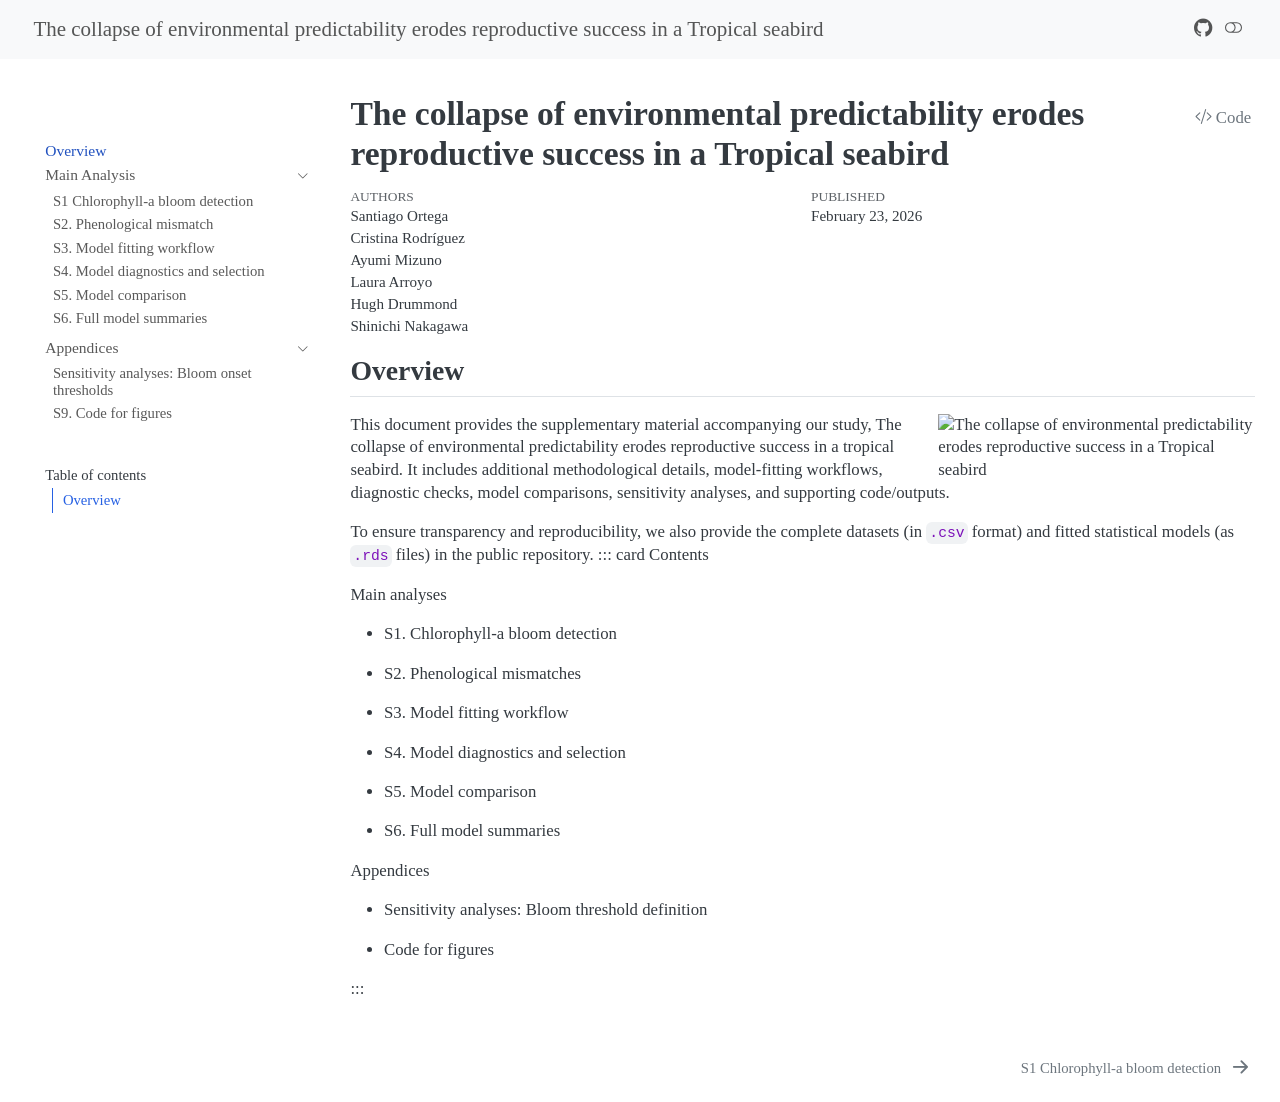
==== docs/index.html @ 08527b57 "update" ====
<!DOCTYPE html>
<html xmlns="http://www.w3.org/1999/xhtml" lang="en" xml:lang="en"><head>

<meta charset="utf-8">
<meta name="generator" content="quarto-1.8.25">

<meta name="viewport" content="width=device-width, initial-scale=1.0, user-scalable=yes">

<meta name="author" content="Santiago Ortega">
<meta name="author" content="Cristina Rodríguez">
<meta name="author" content="Ayumi Mizuno">
<meta name="author" content="Laura Arroyo">
<meta name="author" content="Hugh Drummond">
<meta name="author" content="Shinichi Nakagawa">
<meta name="dcterms.date" content="2026-02-23">

<title>The collapse of environmental predictability erodes reproductive success in a Tropical seabird</title>
<style>
code{white-space: pre-wrap;}
span.smallcaps{font-variant: small-caps;}
div.columns{display: flex; gap: min(4vw, 1.5em);}
div.column{flex: auto; overflow-x: auto;}
div.hanging-indent{margin-left: 1.5em; text-indent: -1.5em;}
ul.task-list{list-style: none;}
ul.task-list li input[type="checkbox"] {
  width: 0.8em;
  margin: 0 0.8em 0.2em -1em; /* quarto-specific, see https://github.com/quarto-dev/quarto-cli/issues/4556 */ 
  vertical-align: middle;
}
/* CSS for syntax highlighting */
html { -webkit-text-size-adjust: 100%; }
pre > code.sourceCode { white-space: pre; position: relative; }
pre > code.sourceCode > span { display: inline-block; line-height: 1.25; }
pre > code.sourceCode > span:empty { height: 1.2em; }
.sourceCode { overflow: visible; }
code.sourceCode > span { color: inherit; text-decoration: inherit; }
div.sourceCode { margin: 1em 0; }
pre.sourceCode { margin: 0; }
@media screen {
div.sourceCode { overflow: auto; }
}
@media print {
pre > code.sourceCode { white-space: pre-wrap; }
pre > code.sourceCode > span { text-indent: -5em; padding-left: 5em; }
}
pre.numberSource code
  { counter-reset: source-line 0; }
pre.numberSource code > span
  { position: relative; left: -4em; counter-increment: source-line; }
pre.numberSource code > span > a:first-child::before
  { content: counter(source-line);
    position: relative; left: -1em; text-align: right; vertical-align: baseline;
    border: none; display: inline-block;
    -webkit-touch-callout: none; -webkit-user-select: none;
    -khtml-user-select: none; -moz-user-select: none;
    -ms-user-select: none; user-select: none;
    padding: 0 4px; width: 4em;
  }
pre.numberSource { margin-left: 3em;  padding-left: 4px; }
div.sourceCode
  {   }
@media screen {
pre > code.sourceCode > span > a:first-child::before { text-decoration: underline; }
}
</style>


<script src="site_libs/quarto-nav/quarto-nav.js"></script>
<script src="site_libs/quarto-nav/headroom.min.js"></script>
<script src="site_libs/clipboard/clipboard.min.js"></script>
<script src="site_libs/quarto-search/autocomplete.umd.js"></script>
<script src="site_libs/quarto-search/fuse.min.js"></script>
<script src="site_libs/quarto-search/quarto-search.js"></script>
<meta name="quarto:offset" content="./">
<link href="./1-bloom-onset.html" rel="next">
<script src="site_libs/quarto-html/quarto.js" type="module"></script>
<script src="site_libs/quarto-html/tabsets/tabsets.js" type="module"></script>
<script src="site_libs/quarto-html/axe/axe-check.js" type="module"></script>
<script src="site_libs/quarto-html/popper.min.js"></script>
<script src="site_libs/quarto-html/tippy.umd.min.js"></script>
<script src="site_libs/quarto-html/anchor.min.js"></script>
<link href="site_libs/quarto-html/tippy.css" rel="stylesheet">
<link href="site_libs/quarto-html/quarto-syntax-highlighting-7b89279ff1a6dce999919e0e67d4d9ec.css" rel="stylesheet" class="quarto-color-scheme" id="quarto-text-highlighting-styles">
<link href="site_libs/quarto-html/quarto-syntax-highlighting-dark-707d8167ce6003fca903bfe2be84ab7f.css" rel="stylesheet" class="quarto-color-scheme quarto-color-alternate" id="quarto-text-highlighting-styles">
<link href="site_libs/quarto-html/quarto-syntax-highlighting-7b89279ff1a6dce999919e0e67d4d9ec.css" rel="stylesheet" class="quarto-color-scheme-extra" id="quarto-text-highlighting-styles">
<script src="site_libs/bootstrap/bootstrap.min.js"></script>
<link href="site_libs/bootstrap/bootstrap-icons.css" rel="stylesheet">
<link href="site_libs/bootstrap/bootstrap-039df760d8b2096a87c3e98b74ffc7b7.min.css" rel="stylesheet" append-hash="true" class="quarto-color-scheme" id="quarto-bootstrap" data-mode="light">
<link href="site_libs/bootstrap/bootstrap-dark-01ab2c8909333120ec6c01cbceee758c.min.css" rel="stylesheet" append-hash="true" class="quarto-color-scheme quarto-color-alternate" id="quarto-bootstrap" data-mode="dark">
<link href="site_libs/bootstrap/bootstrap-039df760d8b2096a87c3e98b74ffc7b7.min.css" rel="stylesheet" append-hash="true" class="quarto-color-scheme-extra" id="quarto-bootstrap" data-mode="light">
<script id="quarto-search-options" type="application/json">{
  "location": "navbar",
  "copy-button": false,
  "collapse-after": 3,
  "panel-placement": "end",
  "type": "overlay",
  "limit": 50,
  "keyboard-shortcut": [
    "f",
    "/",
    "s"
  ],
  "show-item-context": false,
  "language": {
    "search-no-results-text": "No results",
    "search-matching-documents-text": "matching documents",
    "search-copy-link-title": "Copy link to search",
    "search-hide-matches-text": "Hide additional matches",
    "search-more-match-text": "more match in this document",
    "search-more-matches-text": "more matches in this document",
    "search-clear-button-title": "Clear",
    "search-text-placeholder": "",
    "search-detached-cancel-button-title": "Cancel",
    "search-submit-button-title": "Submit",
    "search-label": "Search"
  }
}</script>
<style>html{ scroll-behavior: smooth; }</style>


<link rel="stylesheet" href="styles.css">
</head>

<body class="nav-sidebar floating nav-fixed quarto-light"><script id="quarto-html-before-body" type="application/javascript">
    const toggleBodyColorMode = (bsSheetEl) => {
      const mode = bsSheetEl.getAttribute("data-mode");
      const bodyEl = window.document.querySelector("body");
      if (mode === "dark") {
        bodyEl.classList.add("quarto-dark");
        bodyEl.classList.remove("quarto-light");
      } else {
        bodyEl.classList.add("quarto-light");
        bodyEl.classList.remove("quarto-dark");
      }
    }
    const toggleBodyColorPrimary = () => {
      const bsSheetEl = window.document.querySelector("link#quarto-bootstrap:not([rel=disabled-stylesheet])");
      if (bsSheetEl) {
        toggleBodyColorMode(bsSheetEl);
      }
    }
    const setColorSchemeToggle = (alternate) => {
      const toggles = window.document.querySelectorAll('.quarto-color-scheme-toggle');
      for (let i=0; i < toggles.length; i++) {
        const toggle = toggles[i];
        if (toggle) {
          if (alternate) {
            toggle.classList.add("alternate");
          } else {
            toggle.classList.remove("alternate");
          }
        }
      }
    };
    const toggleColorMode = (alternate) => {
      // Switch the stylesheets
      const primaryStylesheets = window.document.querySelectorAll('link.quarto-color-scheme:not(.quarto-color-alternate)');
      const alternateStylesheets = window.document.querySelectorAll('link.quarto-color-scheme.quarto-color-alternate');
      manageTransitions('#quarto-margin-sidebar .nav-link', false);
      if (alternate) {
        // note: dark is layered on light, we don't disable primary!
        enableStylesheet(alternateStylesheets);
        for (const sheetNode of alternateStylesheets) {
          if (sheetNode.id === "quarto-bootstrap") {
            toggleBodyColorMode(sheetNode);
          }
        }
      } else {
        disableStylesheet(alternateStylesheets);
        enableStylesheet(primaryStylesheets)
        toggleBodyColorPrimary();
      }
      manageTransitions('#quarto-margin-sidebar .nav-link', true);
      // Switch the toggles
      setColorSchemeToggle(alternate)
      // Hack to workaround the fact that safari doesn't
      // properly recolor the scrollbar when toggling (#1455)
      if (navigator.userAgent.indexOf('Safari') > 0 && navigator.userAgent.indexOf('Chrome') == -1) {
        manageTransitions("body", false);
        window.scrollTo(0, 1);
        setTimeout(() => {
          window.scrollTo(0, 0);
          manageTransitions("body", true);
        }, 40);
      }
    }
    const disableStylesheet = (stylesheets) => {
      for (let i=0; i < stylesheets.length; i++) {
        const stylesheet = stylesheets[i];
        stylesheet.rel = 'disabled-stylesheet';
      }
    }
    const enableStylesheet = (stylesheets) => {
      for (let i=0; i < stylesheets.length; i++) {
        const stylesheet = stylesheets[i];
        if(stylesheet.rel !== 'stylesheet') { // for Chrome, which will still FOUC without this check
          stylesheet.rel = 'stylesheet';
        }
      }
    }
    const manageTransitions = (selector, allowTransitions) => {
      const els = window.document.querySelectorAll(selector);
      for (let i=0; i < els.length; i++) {
        const el = els[i];
        if (allowTransitions) {
          el.classList.remove('notransition');
        } else {
          el.classList.add('notransition');
        }
      }
    }
    const isFileUrl = () => {
      return window.location.protocol === 'file:';
    }
    const hasAlternateSentinel = () => {
      let styleSentinel = getColorSchemeSentinel();
      if (styleSentinel !== null) {
        return styleSentinel === "alternate";
      } else {
        return false;
      }
    }
    const setStyleSentinel = (alternate) => {
      const value = alternate ? "alternate" : "default";
      if (!isFileUrl()) {
        window.localStorage.setItem("quarto-color-scheme", value);
      } else {
        localAlternateSentinel = value;
      }
    }
    const getColorSchemeSentinel = () => {
      if (!isFileUrl()) {
        const storageValue = window.localStorage.getItem("quarto-color-scheme");
        return storageValue != null ? storageValue : localAlternateSentinel;
      } else {
        return localAlternateSentinel;
      }
    }
    const toggleGiscusIfUsed = (isAlternate, darkModeDefault) => {
      const baseTheme = document.querySelector('#giscus-base-theme')?.value ?? 'light';
      const alternateTheme = document.querySelector('#giscus-alt-theme')?.value ?? 'dark';
      let newTheme = '';
      if(authorPrefersDark) {
        newTheme = isAlternate ? baseTheme : alternateTheme;
      } else {
        newTheme = isAlternate ? alternateTheme : baseTheme;
      }
      const changeGiscusTheme = () => {
        // From: https://github.com/giscus/giscus/issues/336
        const sendMessage = (message) => {
          const iframe = document.querySelector('iframe.giscus-frame');
          if (!iframe) return;
          iframe.contentWindow.postMessage({ giscus: message }, 'https://giscus.app');
        }
        sendMessage({
          setConfig: {
            theme: newTheme
          }
        });
      }
      const isGiscussLoaded = window.document.querySelector('iframe.giscus-frame') !== null;
      if (isGiscussLoaded) {
        changeGiscusTheme();
      }
    };
    const authorPrefersDark = false;
    const darkModeDefault = authorPrefersDark;
      document.querySelector('link#quarto-text-highlighting-styles.quarto-color-scheme-extra').rel = 'disabled-stylesheet';
      document.querySelector('link#quarto-bootstrap.quarto-color-scheme-extra').rel = 'disabled-stylesheet';
    let localAlternateSentinel = darkModeDefault ? 'alternate' : 'default';
    // Dark / light mode switch
    window.quartoToggleColorScheme = () => {
      // Read the current dark / light value
      let toAlternate = !hasAlternateSentinel();
      toggleColorMode(toAlternate);
      setStyleSentinel(toAlternate);
      toggleGiscusIfUsed(toAlternate, darkModeDefault);
      window.dispatchEvent(new Event('resize'));
    };
    // Switch to dark mode if need be
    if (hasAlternateSentinel()) {
      toggleColorMode(true);
    } else {
      toggleColorMode(false);
    }
  </script>

<div id="quarto-search-results"></div>
  <header id="quarto-header" class="headroom fixed-top">
    <nav class="navbar navbar-expand-lg " data-bs-theme="dark">
      <div class="navbar-container container-fluid">
      <div class="navbar-brand-container mx-auto">
    <a href="./index.html" class="navbar-brand navbar-brand-logo">
    </a>
    <a class="navbar-brand" href="./index.html">
    <span class="navbar-title">The collapse of environmental predictability erodes reproductive success in a Tropical seabird</span>
    </a>
  </div>
            <div id="quarto-search" class="" title="Search"></div>
          <button class="navbar-toggler" type="button" data-bs-toggle="collapse" data-bs-target="#navbarCollapse" aria-controls="navbarCollapse" role="menu" aria-expanded="false" aria-label="Toggle navigation" onclick="if (window.quartoToggleHeadroom) { window.quartoToggleHeadroom(); }">
  <span class="navbar-toggler-icon"></span>
</button>
          <div class="collapse navbar-collapse" id="navbarCollapse">
            <ul class="navbar-nav navbar-nav-scroll ms-auto">
  <li class="nav-item compact">
    <a class="nav-link" href="https://github.com/Santiago-0rtega/Collapse_environmental_predictability_erodes_reproductive_success"> <i class="bi bi-github" role="img">
</i> 
<span class="menu-text"></span></a>
  </li>  
</ul>
          </div> <!-- /navcollapse -->
            <div class="quarto-navbar-tools">
  <a href="" class="quarto-color-scheme-toggle quarto-navigation-tool  px-1" onclick="window.quartoToggleColorScheme(); return false;" title="Toggle dark mode"><i class="bi"></i></a>
</div>
      </div> <!-- /container-fluid -->
    </nav>
  <nav class="quarto-secondary-nav">
    <div class="container-fluid d-flex">
      <button type="button" class="quarto-btn-toggle btn" data-bs-toggle="collapse" role="button" data-bs-target=".quarto-sidebar-collapse-item" aria-controls="quarto-sidebar" aria-expanded="false" aria-label="Toggle sidebar navigation" onclick="if (window.quartoToggleHeadroom) { window.quartoToggleHeadroom(); }">
        <i class="bi bi-layout-text-sidebar-reverse"></i>
      </button>
        <nav class="quarto-page-breadcrumbs" aria-label="breadcrumb"><ol class="breadcrumb"><li class="breadcrumb-item"><a href="./index.html"><span class="chapter-title">Overview</span></a></li></ol></nav>
        <a class="flex-grow-1" role="navigation" data-bs-toggle="collapse" data-bs-target=".quarto-sidebar-collapse-item" aria-controls="quarto-sidebar" aria-expanded="false" aria-label="Toggle sidebar navigation" onclick="if (window.quartoToggleHeadroom) { window.quartoToggleHeadroom(); }">      
        </a>
      <button type="button" class="btn quarto-search-button" aria-label="Search" onclick="window.quartoOpenSearch();">
        <i class="bi bi-search"></i>
      </button>
    </div>
  </nav>
</header>
<!-- content -->
<div id="quarto-content" class="quarto-container page-columns page-rows-contents page-layout-full page-navbar">
<!-- sidebar -->
  <nav id="quarto-sidebar" class="sidebar collapse collapse-horizontal quarto-sidebar-collapse-item sidebar-navigation floating overflow-auto">
    <div class="pt-lg-2 mt-2 text-left sidebar-header sidebar-header-stacked">
      <a href="./index.html" class="sidebar-logo-link">
      </a>
      </div>
        <div class="mt-2 flex-shrink-0 align-items-center">
        <div class="sidebar-search">
        <div id="quarto-search" class="" title="Search"></div>
        </div>
        </div>
    <div class="sidebar-menu-container"> 
    <ul class="list-unstyled mt-1">
        <li class="sidebar-item">
  <div class="sidebar-item-container"> 
  <a href="./index.html" class="sidebar-item-text sidebar-link active"><span class="chapter-title">Overview</span></a>
  </div>
</li>
        <li class="sidebar-item sidebar-item-section">
      <div class="sidebar-item-container"> 
            <a class="sidebar-item-text sidebar-link text-start" data-bs-toggle="collapse" data-bs-target="#quarto-sidebar-section-1" role="navigation" aria-expanded="true">
 <span class="menu-text">Main Analysis</span></a>
          <a class="sidebar-item-toggle text-start" data-bs-toggle="collapse" data-bs-target="#quarto-sidebar-section-1" role="navigation" aria-expanded="true" aria-label="Toggle section">
            <i class="bi bi-chevron-right ms-2"></i>
          </a> 
      </div>
      <ul id="quarto-sidebar-section-1" class="collapse list-unstyled sidebar-section depth1 show">  
          <li class="sidebar-item">
  <div class="sidebar-item-container"> 
  <a href="./1-bloom-onset.html" class="sidebar-item-text sidebar-link"><span class="chapter-title">S1 Chlorophyll-a bloom detection</span></a>
  </div>
</li>
          <li class="sidebar-item">
  <div class="sidebar-item-container"> 
  <a href="./2-phenological-mismatches.html" class="sidebar-item-text sidebar-link"><span class="chapter-title">S2. Phenological mismatch</span></a>
  </div>
</li>
          <li class="sidebar-item">
  <div class="sidebar-item-container"> 
  <a href="./3-model-fitting.html" class="sidebar-item-text sidebar-link"><span class="chapter-title">S3. Model fitting workflow</span></a>
  </div>
</li>
          <li class="sidebar-item">
  <div class="sidebar-item-container"> 
  <a href="./4-diagnostics.html" class="sidebar-item-text sidebar-link"><span class="chapter-title">S4. Model diagnostics and selection</span></a>
  </div>
</li>
          <li class="sidebar-item">
  <div class="sidebar-item-container"> 
  <a href="./5-Model_comparison.html" class="sidebar-item-text sidebar-link"><span class="chapter-title">S5. Model comparison</span></a>
  </div>
</li>
          <li class="sidebar-item">
  <div class="sidebar-item-container"> 
  <a href="./6-full_summaries.html" class="sidebar-item-text sidebar-link"><span class="chapter-title">S6. Full model summaries</span></a>
  </div>
</li>
      </ul>
  </li>
        <li class="sidebar-item sidebar-item-section">
      <div class="sidebar-item-container"> 
            <a class="sidebar-item-text sidebar-link text-start" data-bs-toggle="collapse" data-bs-target="#quarto-sidebar-section-2" role="navigation" aria-expanded="true">
 <span class="menu-text">Appendices</span></a>
          <a class="sidebar-item-toggle text-start" data-bs-toggle="collapse" data-bs-target="#quarto-sidebar-section-2" role="navigation" aria-expanded="true" aria-label="Toggle section">
            <i class="bi bi-chevron-right ms-2"></i>
          </a> 
      </div>
      <ul id="quarto-sidebar-section-2" class="collapse list-unstyled sidebar-section depth1 show">  
          <li class="sidebar-item">
  <div class="sidebar-item-container"> 
  <a href="./sensitivity_blooms.html" class="sidebar-item-text sidebar-link"><span class="chapter-title">Sensitivity analyses: Bloom onset thresholds</span></a>
  </div>
</li>
          <li class="sidebar-item">
  <div class="sidebar-item-container"> 
  <a href="./code_figures.html" class="sidebar-item-text sidebar-link"><span class="chapter-title">S9. Code for figures</span></a>
  </div>
</li>
      </ul>
  </li>
    </ul>
    </div>
    <nav id="TOC" role="doc-toc" class="toc-active">
    <h2 id="toc-title">Table of contents</h2>
   
  <ul>
  <li><a href="#overview" id="toc-overview" class="nav-link active" data-scroll-target="#overview">Overview</a></li>
  </ul>
</nav>
</nav>
<div id="quarto-sidebar-glass" class="quarto-sidebar-collapse-item" data-bs-toggle="collapse" data-bs-target=".quarto-sidebar-collapse-item"></div>
<!-- margin-sidebar -->
    <div id="quarto-margin-sidebar" class="sidebar margin-sidebar zindex-bottom">
    </div>
<!-- main -->
<main class="content column-page-right" id="quarto-document-content">


<header id="title-block-header" class="quarto-title-block default">
<div class="quarto-title">
<div class="quarto-title-block"><div><h1 class="title">The collapse of environmental predictability erodes reproductive success in a Tropical seabird</h1><button type="button" class="btn code-tools-button" id="quarto-code-tools-source"><i class="bi"></i> Code</button></div></div>
</div>



<div class="quarto-title-meta column-page-right">

    <div>
    <div class="quarto-title-meta-heading">Authors</div>
    <div class="quarto-title-meta-contents">
             <p>Santiago Ortega </p>
             <p>Cristina Rodríguez </p>
             <p>Ayumi Mizuno </p>
             <p>Laura Arroyo </p>
             <p>Hugh Drummond </p>
             <p>Shinichi Nakagawa </p>
          </div>
  </div>
    
    <div>
    <div class="quarto-title-meta-heading">Published</div>
    <div class="quarto-title-meta-contents">
      <p class="date">February 23, 2026</p>
    </div>
  </div>
  
    
  </div>
  


</header>



<section id="overview" class="level2">
<h2 class="anchored" data-anchor-id="overview">Overview</h2><p><img src="Sula.JPG" title="The collapse of environmental predictability erodes reproductive success in a Tropical seabird" class="quarto-cover-image nolightbox img-fluid"></p>
<p>This document provides the supplementary material accompanying our study, The collapse of environmental predictability erodes reproductive success in a tropical seabird. It includes additional methodological details, model-fitting workflows, diagnostic checks, model comparisons, sensitivity analyses, and supporting code/outputs.</p>
<p>To ensure transparency and reproducibility, we also provide the complete datasets (in <code>.csv</code> format) and fitted statistical models (as <code>.rds</code> files) in the public repository. ::: card Contents</p>
<p>Main analyses</p>
<ul>
<li><p>S1. Chlorophyll-a bloom detection</p></li>
<li><p>S2. Phenological mismatches</p></li>
<li><p>S3. Model fitting workflow</p></li>
<li><p>S4. Model diagnostics and selection</p></li>
<li><p>S5. Model comparison</p></li>
<li><p>S6. Full model summaries</p></li>
</ul>
<p>Appendices</p>
<ul>
<li><p>Sensitivity analyses: Bloom threshold definition</p></li>
<li><p>Code for figures</p></li>
</ul>
<p>:::</p>


<!-- -->

</section>

</main> <!-- /main -->
<script id="quarto-html-after-body" type="application/javascript">
  window.document.addEventListener("DOMContentLoaded", function (event) {
    // Ensure there is a toggle, if there isn't float one in the top right
    if (window.document.querySelector('.quarto-color-scheme-toggle') === null) {
      const a = window.document.createElement('a');
      a.classList.add('top-right');
      a.classList.add('quarto-color-scheme-toggle');
      a.href = "";
      a.onclick = function() { try { window.quartoToggleColorScheme(); } catch {} return false; };
      const i = window.document.createElement("i");
      i.classList.add('bi');
      a.appendChild(i);
      window.document.body.appendChild(a);
    }
    setColorSchemeToggle(hasAlternateSentinel())
    const icon = "";
    const anchorJS = new window.AnchorJS();
    anchorJS.options = {
      placement: 'right',
      icon: icon
    };
    anchorJS.add('.anchored');
    const isCodeAnnotation = (el) => {
      for (const clz of el.classList) {
        if (clz.startsWith('code-annotation-')) {                     
          return true;
        }
      }
      return false;
    }
    const onCopySuccess = function(e) {
      // button target
      const button = e.trigger;
      // don't keep focus
      button.blur();
      // flash "checked"
      button.classList.add('code-copy-button-checked');
      var currentTitle = button.getAttribute("title");
      button.setAttribute("title", "Copied!");
      let tooltip;
      if (window.bootstrap) {
        button.setAttribute("data-bs-toggle", "tooltip");
        button.setAttribute("data-bs-placement", "left");
        button.setAttribute("data-bs-title", "Copied!");
        tooltip = new bootstrap.Tooltip(button, 
          { trigger: "manual", 
            customClass: "code-copy-button-tooltip",
            offset: [0, -8]});
        tooltip.show();    
      }
      setTimeout(function() {
        if (tooltip) {
          tooltip.hide();
          button.removeAttribute("data-bs-title");
          button.removeAttribute("data-bs-toggle");
          button.removeAttribute("data-bs-placement");
        }
        button.setAttribute("title", currentTitle);
        button.classList.remove('code-copy-button-checked');
      }, 1000);
      // clear code selection
      e.clearSelection();
    }
    const getTextToCopy = function(trigger) {
      const outerScaffold = trigger.parentElement.cloneNode(true);
      const codeEl = outerScaffold.querySelector('code');
      for (const childEl of codeEl.children) {
        if (isCodeAnnotation(childEl)) {
          childEl.remove();
        }
      }
      return codeEl.innerText;
    }
    const clipboard = new window.ClipboardJS('.code-copy-button:not([data-in-quarto-modal])', {
      text: getTextToCopy
    });
    clipboard.on('success', onCopySuccess);
    if (window.document.getElementById('quarto-embedded-source-code-modal')) {
      const clipboardModal = new window.ClipboardJS('.code-copy-button[data-in-quarto-modal]', {
        text: getTextToCopy,
        container: window.document.getElementById('quarto-embedded-source-code-modal')
      });
      clipboardModal.on('success', onCopySuccess);
    }
    const viewSource = window.document.getElementById('quarto-view-source') ||
                       window.document.getElementById('quarto-code-tools-source');
    if (viewSource) {
      const sourceUrl = viewSource.getAttribute("data-quarto-source-url");
      viewSource.addEventListener("click", function(e) {
        if (sourceUrl) {
          // rstudio viewer pane
          if (/\bcapabilities=\b/.test(window.location)) {
            window.open(sourceUrl);
          } else {
            window.location.href = sourceUrl;
          }
        } else {
          const modal = new bootstrap.Modal(document.getElementById('quarto-embedded-source-code-modal'));
          modal.show();
        }
        return false;
      });
    }
    function toggleCodeHandler(show) {
      return function(e) {
        const detailsSrc = window.document.querySelectorAll(".cell > details > .sourceCode");
        for (let i=0; i<detailsSrc.length; i++) {
          const details = detailsSrc[i].parentElement;
          if (show) {
            details.open = true;
          } else {
            details.removeAttribute("open");
          }
        }
        const cellCodeDivs = window.document.querySelectorAll(".cell > .sourceCode");
        const fromCls = show ? "hidden" : "unhidden";
        const toCls = show ? "unhidden" : "hidden";
        for (let i=0; i<cellCodeDivs.length; i++) {
          const codeDiv = cellCodeDivs[i];
          if (codeDiv.classList.contains(fromCls)) {
            codeDiv.classList.remove(fromCls);
            codeDiv.classList.add(toCls);
          } 
        }
        return false;
      }
    }
    const hideAllCode = window.document.getElementById("quarto-hide-all-code");
    if (hideAllCode) {
      hideAllCode.addEventListener("click", toggleCodeHandler(false));
    }
    const showAllCode = window.document.getElementById("quarto-show-all-code");
    if (showAllCode) {
      showAllCode.addEventListener("click", toggleCodeHandler(true));
    }
      var localhostRegex = new RegExp(/^(?:http|https):\/\/localhost\:?[0-9]*\//);
      var mailtoRegex = new RegExp(/^mailto:/);
        var filterRegex = new RegExp('/' + window.location.host + '/');
      var isInternal = (href) => {
          return filterRegex.test(href) || localhostRegex.test(href) || mailtoRegex.test(href);
      }
      // Inspect non-navigation links and adorn them if external
     var links = window.document.querySelectorAll('a[href]:not(.nav-link):not(.navbar-brand):not(.toc-action):not(.sidebar-link):not(.sidebar-item-toggle):not(.pagination-link):not(.no-external):not([aria-hidden]):not(.dropdown-item):not(.quarto-navigation-tool):not(.about-link)');
      for (var i=0; i<links.length; i++) {
        const link = links[i];
        if (!isInternal(link.href)) {
          // undo the damage that might have been done by quarto-nav.js in the case of
          // links that we want to consider external
          if (link.dataset.originalHref !== undefined) {
            link.href = link.dataset.originalHref;
          }
            // target, if specified
            link.setAttribute("target", "_blank");
            if (link.getAttribute("rel") === null) {
              link.setAttribute("rel", "noopener");
            }
        }
      }
    function tippyHover(el, contentFn, onTriggerFn, onUntriggerFn) {
      const config = {
        allowHTML: true,
        maxWidth: 500,
        delay: 100,
        arrow: false,
        appendTo: function(el) {
            return el.parentElement;
        },
        interactive: true,
        interactiveBorder: 10,
        theme: 'quarto',
        placement: 'bottom-start',
      };
      if (contentFn) {
        config.content = contentFn;
      }
      if (onTriggerFn) {
        config.onTrigger = onTriggerFn;
      }
      if (onUntriggerFn) {
        config.onUntrigger = onUntriggerFn;
      }
      window.tippy(el, config); 
    }
    const noterefs = window.document.querySelectorAll('a[role="doc-noteref"]');
    for (var i=0; i<noterefs.length; i++) {
      const ref = noterefs[i];
      tippyHover(ref, function() {
        // use id or data attribute instead here
        let href = ref.getAttribute('data-footnote-href') || ref.getAttribute('href');
        try { href = new URL(href).hash; } catch {}
        const id = href.replace(/^#\/?/, "");
        const note = window.document.getElementById(id);
        if (note) {
          return note.innerHTML;
        } else {
          return "";
        }
      });
    }
    const xrefs = window.document.querySelectorAll('a.quarto-xref');
    const processXRef = (id, note) => {
      // Strip column container classes
      const stripColumnClz = (el) => {
        el.classList.remove("page-full", "page-columns");
        if (el.children) {
          for (const child of el.children) {
            stripColumnClz(child);
          }
        }
      }
      stripColumnClz(note)
      if (id === null || id.startsWith('sec-')) {
        // Special case sections, only their first couple elements
        const container = document.createElement("div");
        if (note.children && note.children.length > 2) {
          container.appendChild(note.children[0].cloneNode(true));
          for (let i = 1; i < note.children.length; i++) {
            const child = note.children[i];
            if (child.tagName === "P" && child.innerText === "") {
              continue;
            } else {
              container.appendChild(child.cloneNode(true));
              break;
            }
          }
          if (window.Quarto?.typesetMath) {
            window.Quarto.typesetMath(container);
          }
          return container.innerHTML
        } else {
          if (window.Quarto?.typesetMath) {
            window.Quarto.typesetMath(note);
          }
          return note.innerHTML;
        }
      } else {
        // Remove any anchor links if they are present
        const anchorLink = note.querySelector('a.anchorjs-link');
        if (anchorLink) {
          anchorLink.remove();
        }
        if (window.Quarto?.typesetMath) {
          window.Quarto.typesetMath(note);
        }
        if (note.classList.contains("callout")) {
          return note.outerHTML;
        } else {
          return note.innerHTML;
        }
      }
    }
    for (var i=0; i<xrefs.length; i++) {
      const xref = xrefs[i];
      tippyHover(xref, undefined, function(instance) {
        instance.disable();
        let url = xref.getAttribute('href');
        let hash = undefined; 
        if (url.startsWith('#')) {
          hash = url;
        } else {
          try { hash = new URL(url).hash; } catch {}
        }
        if (hash) {
          const id = hash.replace(/^#\/?/, "");
          const note = window.document.getElementById(id);
          if (note !== null) {
            try {
              const html = processXRef(id, note.cloneNode(true));
              instance.setContent(html);
            } finally {
              instance.enable();
              instance.show();
            }
          } else {
            // See if we can fetch this
            fetch(url.split('#')[0])
            .then(res => res.text())
            .then(html => {
              const parser = new DOMParser();
              const htmlDoc = parser.parseFromString(html, "text/html");
              const note = htmlDoc.getElementById(id);
              if (note !== null) {
                const html = processXRef(id, note);
                instance.setContent(html);
              } 
            }).finally(() => {
              instance.enable();
              instance.show();
            });
          }
        } else {
          // See if we can fetch a full url (with no hash to target)
          // This is a special case and we should probably do some content thinning / targeting
          fetch(url)
          .then(res => res.text())
          .then(html => {
            const parser = new DOMParser();
            const htmlDoc = parser.parseFromString(html, "text/html");
            const note = htmlDoc.querySelector('main.content');
            if (note !== null) {
              // This should only happen for chapter cross references
              // (since there is no id in the URL)
              // remove the first header
              if (note.children.length > 0 && note.children[0].tagName === "HEADER") {
                note.children[0].remove();
              }
              const html = processXRef(null, note);
              instance.setContent(html);
            } 
          }).finally(() => {
            instance.enable();
            instance.show();
          });
        }
      }, function(instance) {
      });
    }
        let selectedAnnoteEl;
        const selectorForAnnotation = ( cell, annotation) => {
          let cellAttr = 'data-code-cell="' + cell + '"';
          let lineAttr = 'data-code-annotation="' +  annotation + '"';
          const selector = 'span[' + cellAttr + '][' + lineAttr + ']';
          return selector;
        }
        const selectCodeLines = (annoteEl) => {
          const doc = window.document;
          const targetCell = annoteEl.getAttribute("data-target-cell");
          const targetAnnotation = annoteEl.getAttribute("data-target-annotation");
          const annoteSpan = window.document.querySelector(selectorForAnnotation(targetCell, targetAnnotation));
          const lines = annoteSpan.getAttribute("data-code-lines").split(",");
          const lineIds = lines.map((line) => {
            return targetCell + "-" + line;
          })
          let top = null;
          let height = null;
          let parent = null;
          if (lineIds.length > 0) {
              //compute the position of the single el (top and bottom and make a div)
              const el = window.document.getElementById(lineIds[0]);
              top = el.offsetTop;
              height = el.offsetHeight;
              parent = el.parentElement.parentElement;
            if (lineIds.length > 1) {
              const lastEl = window.document.getElementById(lineIds[lineIds.length - 1]);
              const bottom = lastEl.offsetTop + lastEl.offsetHeight;
              height = bottom - top;
            }
            if (top !== null && height !== null && parent !== null) {
              // cook up a div (if necessary) and position it 
              let div = window.document.getElementById("code-annotation-line-highlight");
              if (div === null) {
                div = window.document.createElement("div");
                div.setAttribute("id", "code-annotation-line-highlight");
                div.style.position = 'absolute';
                parent.appendChild(div);
              }
              div.style.top = top - 2 + "px";
              div.style.height = height + 4 + "px";
              div.style.left = 0;
              let gutterDiv = window.document.getElementById("code-annotation-line-highlight-gutter");
              if (gutterDiv === null) {
                gutterDiv = window.document.createElement("div");
                gutterDiv.setAttribute("id", "code-annotation-line-highlight-gutter");
                gutterDiv.style.position = 'absolute';
                const codeCell = window.document.getElementById(targetCell);
                const gutter = codeCell.querySelector('.code-annotation-gutter');
                gutter.appendChild(gutterDiv);
              }
              gutterDiv.style.top = top - 2 + "px";
              gutterDiv.style.height = height + 4 + "px";
            }
            selectedAnnoteEl = annoteEl;
          }
        };
        const unselectCodeLines = () => {
          const elementsIds = ["code-annotation-line-highlight", "code-annotation-line-highlight-gutter"];
          elementsIds.forEach((elId) => {
            const div = window.document.getElementById(elId);
            if (div) {
              div.remove();
            }
          });
          selectedAnnoteEl = undefined;
        };
          // Handle positioning of the toggle
      window.addEventListener(
        "resize",
        throttle(() => {
          elRect = undefined;
          if (selectedAnnoteEl) {
            selectCodeLines(selectedAnnoteEl);
          }
        }, 10)
      );
      function throttle(fn, ms) {
      let throttle = false;
      let timer;
        return (...args) => {
          if(!throttle) { // first call gets through
              fn.apply(this, args);
              throttle = true;
          } else { // all the others get throttled
              if(timer) clearTimeout(timer); // cancel #2
              timer = setTimeout(() => {
                fn.apply(this, args);
                timer = throttle = false;
              }, ms);
          }
        };
      }
        // Attach click handler to the DT
        const annoteDls = window.document.querySelectorAll('dt[data-target-cell]');
        for (const annoteDlNode of annoteDls) {
          annoteDlNode.addEventListener('click', (event) => {
            const clickedEl = event.target;
            if (clickedEl !== selectedAnnoteEl) {
              unselectCodeLines();
              const activeEl = window.document.querySelector('dt[data-target-cell].code-annotation-active');
              if (activeEl) {
                activeEl.classList.remove('code-annotation-active');
              }
              selectCodeLines(clickedEl);
              clickedEl.classList.add('code-annotation-active');
            } else {
              // Unselect the line
              unselectCodeLines();
              clickedEl.classList.remove('code-annotation-active');
            }
          });
        }
    const findCites = (el) => {
      const parentEl = el.parentElement;
      if (parentEl) {
        const cites = parentEl.dataset.cites;
        if (cites) {
          return {
            el,
            cites: cites.split(' ')
          };
        } else {
          return findCites(el.parentElement)
        }
      } else {
        return undefined;
      }
    };
    var bibliorefs = window.document.querySelectorAll('a[role="doc-biblioref"]');
    for (var i=0; i<bibliorefs.length; i++) {
      const ref = bibliorefs[i];
      const citeInfo = findCites(ref);
      if (citeInfo) {
        tippyHover(citeInfo.el, function() {
          var popup = window.document.createElement('div');
          citeInfo.cites.forEach(function(cite) {
            var citeDiv = window.document.createElement('div');
            citeDiv.classList.add('hanging-indent');
            citeDiv.classList.add('csl-entry');
            var biblioDiv = window.document.getElementById('ref-' + cite);
            if (biblioDiv) {
              citeDiv.innerHTML = biblioDiv.innerHTML;
            }
            popup.appendChild(citeDiv);
          });
          return popup.innerHTML;
        });
      }
    }
  });
  </script>
<nav class="page-navigation column-page-right">
  <div class="nav-page nav-page-previous">
  </div>
  <div class="nav-page nav-page-next">
      <a href="./1-bloom-onset.html" class="pagination-link" aria-label="S1 Chlorophyll-a bloom detection">
        <span class="nav-page-text"><span class="chapter-title">S1 Chlorophyll-a bloom detection</span></span> <i class="bi bi-arrow-right-short"></i>
      </a>
  </div>
</nav><div class="modal fade" id="quarto-embedded-source-code-modal" tabindex="-1" aria-labelledby="quarto-embedded-source-code-modal-label" aria-hidden="true"><div class="modal-dialog modal-dialog-scrollable"><div class="modal-content"><div class="modal-header"><h5 class="modal-title" id="quarto-embedded-source-code-modal-label">Source Code</h5><button class="btn-close" data-bs-dismiss="modal"></button></div><div class="modal-body"><div class="">
<div class="code-copy-outer-scaffold"><div class="sourceCode" id="cb1" data-shortcodes="false"><pre class="sourceCode markdown code-with-copy"><code class="sourceCode markdown"><span id="cb1-1"><a href="#cb1-1" aria-hidden="true" tabindex="-1"></a><span class="fu">## Overview</span></span>
<span id="cb1-2"><a href="#cb1-2" aria-hidden="true" tabindex="-1"></a></span>
<span id="cb1-3"><a href="#cb1-3" aria-hidden="true" tabindex="-1"></a>This document provides the supplementary material accompanying our study, The collapse of environmental predictability erodes reproductive success in a tropical seabird. It includes additional methodological details, model-fitting workflows, diagnostic checks, model comparisons, sensitivity analyses, and supporting code/outputs.</span>
<span id="cb1-4"><a href="#cb1-4" aria-hidden="true" tabindex="-1"></a></span>
<span id="cb1-5"><a href="#cb1-5" aria-hidden="true" tabindex="-1"></a>To ensure transparency and reproducibility, we also provide the complete datasets (in <span class="in">`.csv`</span> format) and fitted statistical models (as <span class="in">`.rds`</span> files) in the public repository.</span>
<span id="cb1-6"><a href="#cb1-6" aria-hidden="true" tabindex="-1"></a>::: card</span>
<span id="cb1-7"><a href="#cb1-7" aria-hidden="true" tabindex="-1"></a>Contents</span>
<span id="cb1-8"><a href="#cb1-8" aria-hidden="true" tabindex="-1"></a></span>
<span id="cb1-9"><a href="#cb1-9" aria-hidden="true" tabindex="-1"></a>Main analyses</span>
<span id="cb1-10"><a href="#cb1-10" aria-hidden="true" tabindex="-1"></a></span>
<span id="cb1-11"><a href="#cb1-11" aria-hidden="true" tabindex="-1"></a><span class="ss">- </span>S1. Chlorophyll-a bloom detection</span>
<span id="cb1-12"><a href="#cb1-12" aria-hidden="true" tabindex="-1"></a></span>
<span id="cb1-13"><a href="#cb1-13" aria-hidden="true" tabindex="-1"></a><span class="ss">- </span>S2. Phenological mismatches</span>
<span id="cb1-14"><a href="#cb1-14" aria-hidden="true" tabindex="-1"></a></span>
<span id="cb1-15"><a href="#cb1-15" aria-hidden="true" tabindex="-1"></a><span class="ss">- </span>S3. Model fitting workflow</span>
<span id="cb1-16"><a href="#cb1-16" aria-hidden="true" tabindex="-1"></a></span>
<span id="cb1-17"><a href="#cb1-17" aria-hidden="true" tabindex="-1"></a><span class="ss">- </span>S4. Model diagnostics and selection</span>
<span id="cb1-18"><a href="#cb1-18" aria-hidden="true" tabindex="-1"></a></span>
<span id="cb1-19"><a href="#cb1-19" aria-hidden="true" tabindex="-1"></a><span class="ss">- </span>S5. Model comparison</span>
<span id="cb1-20"><a href="#cb1-20" aria-hidden="true" tabindex="-1"></a></span>
<span id="cb1-21"><a href="#cb1-21" aria-hidden="true" tabindex="-1"></a><span class="ss">- </span>S6. Full model summaries</span>
<span id="cb1-22"><a href="#cb1-22" aria-hidden="true" tabindex="-1"></a></span>
<span id="cb1-23"><a href="#cb1-23" aria-hidden="true" tabindex="-1"></a>Appendices</span>
<span id="cb1-24"><a href="#cb1-24" aria-hidden="true" tabindex="-1"></a></span>
<span id="cb1-25"><a href="#cb1-25" aria-hidden="true" tabindex="-1"></a><span class="ss">- </span>Sensitivity analyses: Bloom threshold definition</span>
<span id="cb1-26"><a href="#cb1-26" aria-hidden="true" tabindex="-1"></a></span>
<span id="cb1-27"><a href="#cb1-27" aria-hidden="true" tabindex="-1"></a><span class="ss">- </span>Code for figures</span>
<span id="cb1-28"><a href="#cb1-28" aria-hidden="true" tabindex="-1"></a></span>
<span id="cb1-29"><a href="#cb1-29" aria-hidden="true" tabindex="-1"></a>:::</span></code></pre></div><button title="Copy to Clipboard" class="code-copy-button" data-in-quarto-modal=""><i class="bi"></i></button></div>
</div></div></div></div></div>
</div> <!-- /content -->




<script src="site_libs/quarto-html/zenscroll-min.js"></script>
</body></html>
---- docs/site_libs/quarto-html/quarto-syntax-highlighting-7b89279ff1a6dce999919e0e67d4d9ec.css ----
/* quarto syntax highlight colors */
:root {
  --quarto-hl-ot-color: #003B4F;
  --quarto-hl-at-color: #657422;
  --quarto-hl-ss-color: #20794D;
  --quarto-hl-an-color: #5E5E5E;
  --quarto-hl-fu-color: #4758AB;
  --quarto-hl-st-color: #20794D;
  --quarto-hl-cf-color: #003B4F;
  --quarto-hl-op-color: #5E5E5E;
  --quarto-hl-er-color: #AD0000;
  --quarto-hl-bn-color: #AD0000;
  --quarto-hl-al-color: #AD0000;
  --quarto-hl-va-color: #111111;
  --quarto-hl-bu-color: inherit;
  --quarto-hl-ex-color: inherit;
  --quarto-hl-pp-color: #AD0000;
  --quarto-hl-in-color: #5E5E5E;
  --quarto-hl-vs-color: #20794D;
  --quarto-hl-wa-color: #5E5E5E;
  --quarto-hl-do-color: #5E5E5E;
  --quarto-hl-im-color: #00769E;
  --quarto-hl-ch-color: #20794D;
  --quarto-hl-dt-color: #AD0000;
  --quarto-hl-fl-color: #AD0000;
  --quarto-hl-co-color: #5E5E5E;
  --quarto-hl-cv-color: #5E5E5E;
  --quarto-hl-cn-color: #8f5902;
  --quarto-hl-sc-color: #5E5E5E;
  --quarto-hl-dv-color: #AD0000;
  --quarto-hl-kw-color: #003B4F;
}

/* other quarto variables */
:root {
  --quarto-font-monospace: SFMono-Regular, Menlo, Monaco, Consolas, "Liberation Mono", "Courier New", monospace;
}

/* syntax highlight based on Pandoc's rules */
pre > code.sourceCode > span {
  color: #003B4F;
}

code.sourceCode > span {
  color: #003B4F;
}

div.sourceCode,
div.sourceCode pre.sourceCode {
  color: #003B4F;
}

/* Normal */
code span {
  color: #003B4F;
}

/* Alert */
code span.al {
  color: #AD0000;
  font-style: inherit;
}

/* Annotation */
code span.an {
  color: #5E5E5E;
  font-style: inherit;
}

/* Attribute */
code span.at {
  color: #657422;
  font-style: inherit;
}

/* BaseN */
code span.bn {
  color: #AD0000;
  font-style: inherit;
}

/* BuiltIn */
code span.bu {
  font-style: inherit;
}

/* ControlFlow */
code span.cf {
  color: #003B4F;
  font-weight: bold;
  font-style: inherit;
}

/* Char */
code span.ch {
  color: #20794D;
  font-style: inherit;
}

/* Constant */
code span.cn {
  color: #8f5902;
  font-style: inherit;
}

/* Comment */
code span.co {
  color: #5E5E5E;
  font-style: inherit;
}

/* CommentVar */
code span.cv {
  color: #5E5E5E;
  font-style: italic;
}

/* Documentation */
code span.do {
  color: #5E5E5E;
  font-style: italic;
}

/* DataType */
code span.dt {
  color: #AD0000;
  font-style: inherit;
}

/* DecVal */
code span.dv {
  color: #AD0000;
  font-style: inherit;
}

/* Error */
code span.er {
  color: #AD0000;
  font-style: inherit;
}

/* Extension */
code span.ex {
  font-style: inherit;
}

/* Float */
code span.fl {
  color: #AD0000;
  font-style: inherit;
}

/* Function */
code span.fu {
  color: #4758AB;
  font-style: inherit;
}

/* Import */
code span.im {
  color: #00769E;
  font-style: inherit;
}

/* Information */
code span.in {
  color: #5E5E5E;
  font-style: inherit;
}

/* Keyword */
code span.kw {
  color: #003B4F;
  font-weight: bold;
  font-style: inherit;
}

/* Operator */
code span.op {
  color: #5E5E5E;
  font-style: inherit;
}

/* Other */
code span.ot {
  color: #003B4F;
  font-style: inherit;
}

/* Preprocessor */
code span.pp {
  color: #AD0000;
  font-style: inherit;
}

/* SpecialChar */
code span.sc {
  color: #5E5E5E;
  font-style: inherit;
}

/* SpecialString */
code span.ss {
  color: #20794D;
  font-style: inherit;
}

/* String */
code span.st {
  color: #20794D;
  font-style: inherit;
}

/* Variable */
code span.va {
  color: #111111;
  font-style: inherit;
}

/* VerbatimString */
code span.vs {
  color: #20794D;
  font-style: inherit;
}

/* Warning */
code span.wa {
  color: #5E5E5E;
  font-style: italic;
}

.prevent-inlining {
  content: "</";
}

/*# sourceMappingURL=3944bc705cfaf4c80e56f77c5205168a.css.map */
---- docs/site_libs/quarto-html/quarto-syntax-highlighting-dark-707d8167ce6003fca903bfe2be84ab7f.css ----
/* quarto syntax highlight colors */
:root {
  --quarto-hl-al-color: #f07178;
  --quarto-hl-an-color: #d4d0ab;
  --quarto-hl-at-color: #00e0e0;
  --quarto-hl-bn-color: #d4d0ab;
  --quarto-hl-bu-color: #abe338;
  --quarto-hl-ch-color: #abe338;
  --quarto-hl-co-color: #f8f8f2;
  --quarto-hl-cv-color: #ffd700;
  --quarto-hl-cn-color: #ffd700;
  --quarto-hl-cf-color: #ffa07a;
  --quarto-hl-dt-color: #ffa07a;
  --quarto-hl-dv-color: #d4d0ab;
  --quarto-hl-do-color: #f8f8f2;
  --quarto-hl-er-color: #f07178;
  --quarto-hl-ex-color: #00e0e0;
  --quarto-hl-fl-color: #d4d0ab;
  --quarto-hl-fu-color: #ffa07a;
  --quarto-hl-im-color: #abe338;
  --quarto-hl-in-color: #d4d0ab;
  --quarto-hl-kw-color: #ffa07a;
  --quarto-hl-op-color: #ffa07a;
  --quarto-hl-ot-color: #00e0e0;
  --quarto-hl-pp-color: #dcc6e0;
  --quarto-hl-re-color: #00e0e0;
  --quarto-hl-sc-color: #abe338;
  --quarto-hl-ss-color: #abe338;
  --quarto-hl-st-color: #abe338;
  --quarto-hl-va-color: #00e0e0;
  --quarto-hl-vs-color: #abe338;
  --quarto-hl-wa-color: #dcc6e0;
}

/* other quarto variables */
:root {
  --quarto-font-monospace: SFMono-Regular, Menlo, Monaco, Consolas, "Liberation Mono", "Courier New", monospace;
}

/* syntax highlight based on Pandoc's rules */
pre > code.sourceCode > span {
  color: #f8f8f2;
}

code.sourceCode > span {
  color: #f8f8f2;
}

div.sourceCode,
div.sourceCode pre.sourceCode {
  color: #f8f8f2;
}

/* Normal */
code span {
  color: #f8f8f2;
}

/* Alert */
code span.al {
  color: #f07178;
}

/* Annotation */
code span.an {
  color: #d4d0ab;
}

/* Attribute */
code span.at {
  color: #00e0e0;
}

/* BaseN */
code span.bn {
  color: #d4d0ab;
}

/* BuiltIn */
code span.bu {
  color: #abe338;
}

/* ControlFlow */
code span.cf {
  font-weight: bold;
  color: #ffa07a;
}

/* Char */
code span.ch {
  color: #abe338;
}

/* Constant */
code span.cn {
  color: #ffd700;
}

/* Comment */
code span.co {
  font-style: italic;
  color: #f8f8f2;
}

/* CommentVar */
code span.cv {
  color: #ffd700;
}

/* Documentation */
code span.do {
  color: #f8f8f2;
}

/* DataType */
code span.dt {
  color: #ffa07a;
}

/* DecVal */
code span.dv {
  color: #d4d0ab;
}

/* Error */
code span.er {
  color: #f07178;
  text-decoration: underline;
}

/* Extension */
code span.ex {
  font-weight: bold;
  color: #00e0e0;
}

/* Float */
code span.fl {
  color: #d4d0ab;
}

/* Function */
code span.fu {
  color: #ffa07a;
}

/* Import */
code span.im {
  color: #abe338;
}

/* Information */
code span.in {
  color: #d4d0ab;
}

/* Keyword */
code span.kw {
  font-weight: bold;
  color: #ffa07a;
}

/* Operator */
code span.op {
  color: #ffa07a;
}

/* Other */
code span.ot {
  color: #00e0e0;
}

/* Preprocessor */
code span.pp {
  color: #dcc6e0;
}

/* RegionMarker */
code span.re {
  background-color: #f8f8f2;
  color: #00e0e0;
}

/* SpecialChar */
code span.sc {
  color: #abe338;
}

/* SpecialString */
code span.ss {
  color: #abe338;
}

/* String */
code span.st {
  color: #abe338;
}

/* Variable */
code span.va {
  color: #00e0e0;
}

/* VerbatimString */
code span.vs {
  color: #abe338;
}

/* Warning */
code span.wa {
  color: #dcc6e0;
}

.prevent-inlining {
  content: "</";
}

/*# sourceMappingURL=f5ab3bb6f5ded8da9f12dd3a91d3da26.css.map */
---- docs/site_libs/quarto-html/quarto-syntax-highlighting-7b89279ff1a6dce999919e0e67d4d9ec.css ----
/* quarto syntax highlight colors */
:root {
  --quarto-hl-ot-color: #003B4F;
  --quarto-hl-at-color: #657422;
  --quarto-hl-ss-color: #20794D;
  --quarto-hl-an-color: #5E5E5E;
  --quarto-hl-fu-color: #4758AB;
  --quarto-hl-st-color: #20794D;
  --quarto-hl-cf-color: #003B4F;
  --quarto-hl-op-color: #5E5E5E;
  --quarto-hl-er-color: #AD0000;
  --quarto-hl-bn-color: #AD0000;
  --quarto-hl-al-color: #AD0000;
  --quarto-hl-va-color: #111111;
  --quarto-hl-bu-color: inherit;
  --quarto-hl-ex-color: inherit;
  --quarto-hl-pp-color: #AD0000;
  --quarto-hl-in-color: #5E5E5E;
  --quarto-hl-vs-color: #20794D;
  --quarto-hl-wa-color: #5E5E5E;
  --quarto-hl-do-color: #5E5E5E;
  --quarto-hl-im-color: #00769E;
  --quarto-hl-ch-color: #20794D;
  --quarto-hl-dt-color: #AD0000;
  --quarto-hl-fl-color: #AD0000;
  --quarto-hl-co-color: #5E5E5E;
  --quarto-hl-cv-color: #5E5E5E;
  --quarto-hl-cn-color: #8f5902;
  --quarto-hl-sc-color: #5E5E5E;
  --quarto-hl-dv-color: #AD0000;
  --quarto-hl-kw-color: #003B4F;
}

/* other quarto variables */
:root {
  --quarto-font-monospace: SFMono-Regular, Menlo, Monaco, Consolas, "Liberation Mono", "Courier New", monospace;
}

/* syntax highlight based on Pandoc's rules */
pre > code.sourceCode > span {
  color: #003B4F;
}

code.sourceCode > span {
  color: #003B4F;
}

div.sourceCode,
div.sourceCode pre.sourceCode {
  color: #003B4F;
}

/* Normal */
code span {
  color: #003B4F;
}

/* Alert */
code span.al {
  color: #AD0000;
  font-style: inherit;
}

/* Annotation */
code span.an {
  color: #5E5E5E;
  font-style: inherit;
}

/* Attribute */
code span.at {
  color: #657422;
  font-style: inherit;
}

/* BaseN */
code span.bn {
  color: #AD0000;
  font-style: inherit;
}

/* BuiltIn */
code span.bu {
  font-style: inherit;
}

/* ControlFlow */
code span.cf {
  color: #003B4F;
  font-weight: bold;
  font-style: inherit;
}

/* Char */
code span.ch {
  color: #20794D;
  font-style: inherit;
}

/* Constant */
code span.cn {
  color: #8f5902;
  font-style: inherit;
}

/* Comment */
code span.co {
  color: #5E5E5E;
  font-style: inherit;
}

/* CommentVar */
code span.cv {
  color: #5E5E5E;
  font-style: italic;
}

/* Documentation */
code span.do {
  color: #5E5E5E;
  font-style: italic;
}

/* DataType */
code span.dt {
  color: #AD0000;
  font-style: inherit;
}

/* DecVal */
code span.dv {
  color: #AD0000;
  font-style: inherit;
}

/* Error */
code span.er {
  color: #AD0000;
  font-style: inherit;
}

/* Extension */
code span.ex {
  font-style: inherit;
}

/* Float */
code span.fl {
  color: #AD0000;
  font-style: inherit;
}

/* Function */
code span.fu {
  color: #4758AB;
  font-style: inherit;
}

/* Import */
code span.im {
  color: #00769E;
  font-style: inherit;
}

/* Information */
code span.in {
  color: #5E5E5E;
  font-style: inherit;
}

/* Keyword */
code span.kw {
  color: #003B4F;
  font-weight: bold;
  font-style: inherit;
}

/* Operator */
code span.op {
  color: #5E5E5E;
  font-style: inherit;
}

/* Other */
code span.ot {
  color: #003B4F;
  font-style: inherit;
}

/* Preprocessor */
code span.pp {
  color: #AD0000;
  font-style: inherit;
}

/* SpecialChar */
code span.sc {
  color: #5E5E5E;
  font-style: inherit;
}

/* SpecialString */
code span.ss {
  color: #20794D;
  font-style: inherit;
}

/* String */
code span.st {
  color: #20794D;
  font-style: inherit;
}

/* Variable */
code span.va {
  color: #111111;
  font-style: inherit;
}

/* VerbatimString */
code span.vs {
  color: #20794D;
  font-style: inherit;
}

/* Warning */
code span.wa {
  color: #5E5E5E;
  font-style: italic;
}

.prevent-inlining {
  content: "</";
}

/*# sourceMappingURL=3944bc705cfaf4c80e56f77c5205168a.css.map */
---- docs/styles.css ----
:root {

} 



/* --- code blocks --- */
pre {
  border-radius: 12px;
  padding: 0.9rem 1.0rem;
}

code {
  border-radius: 6px;
}

/* --- Callouts a bit cleaner --- */
.callout {
  border-radius: 14px;
}

/* --- cards --- */
.card {
  border: 1px solid rgba(120,120,120,0.25);
  border-radius: 16px;
  padding: 1.1rem 1.2rem;
  margin: 1rem 0;
  box-shadow: 0 6px 18px rgba(0,0,0,0.06);
}

.card h3 {
  margin-top: 0.1rem;
}

/* --- Better tables --- */
table {
  border-collapse: separate;
  border-spacing: 0;
  border-radius: 12px;
  overflow: hidden;
}
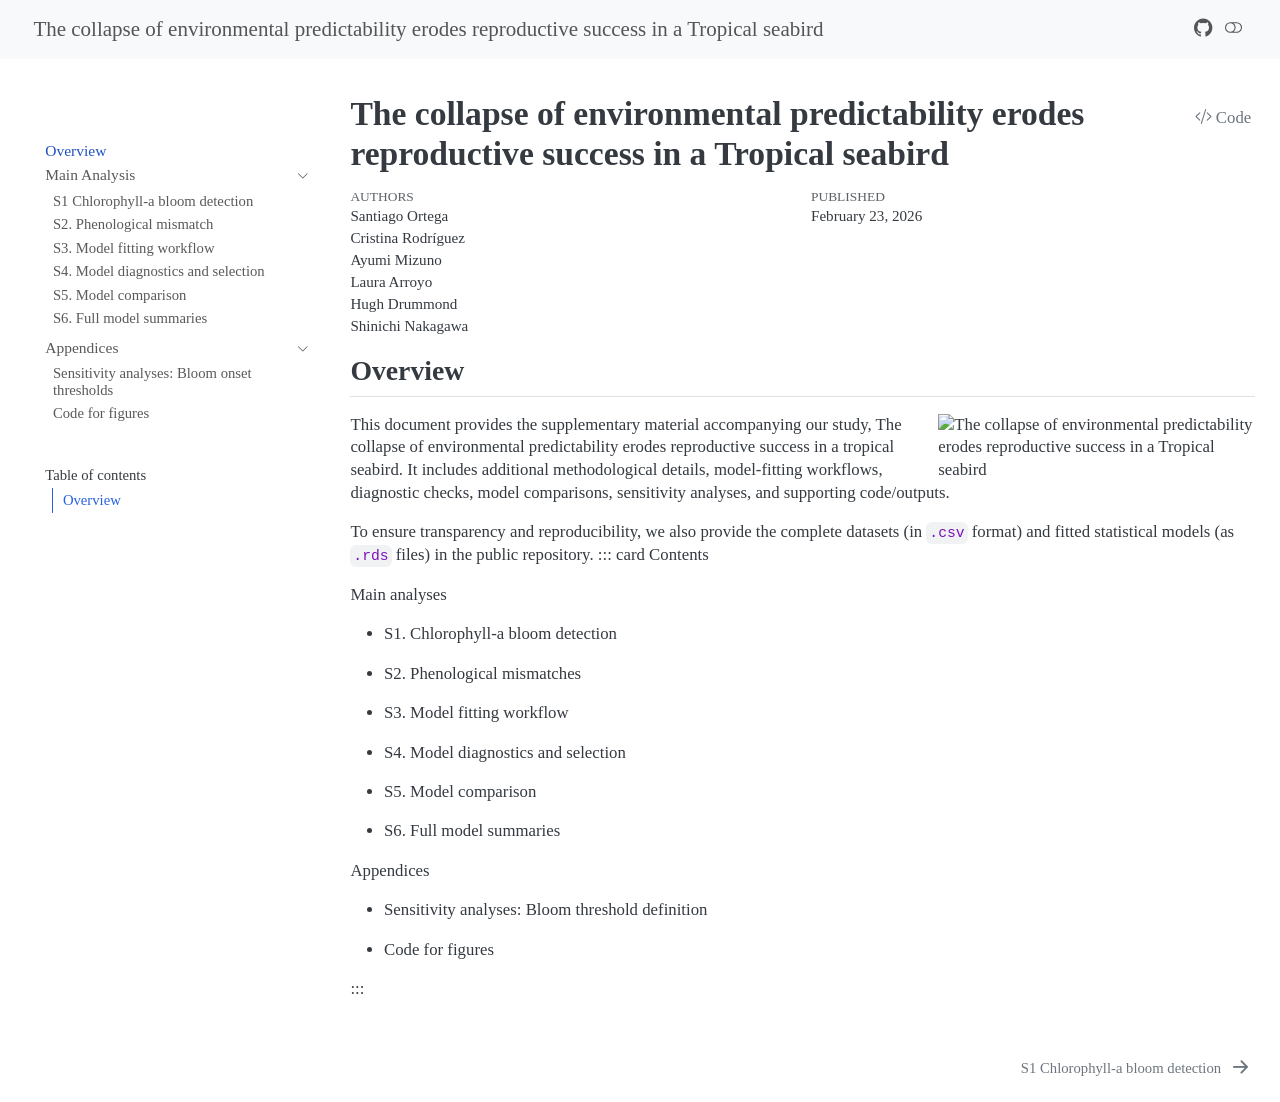
==== commit 62cfdf39: "changed titles" ====
--- a/docs/index.html
+++ b/docs/index.html
@@ -405,7 +405,7 @@
 </li>
           <li class="sidebar-item">
   <div class="sidebar-item-container"> 
-  <a href="./code_figures.html" class="sidebar-item-text sidebar-link"><span class="chapter-title">S9. Code for figures</span></a>
+  <a href="./code_figures.html" class="sidebar-item-text sidebar-link"><span class="chapter-title">Code for figures</span></a>
   </div>
 </li>
       </ul>
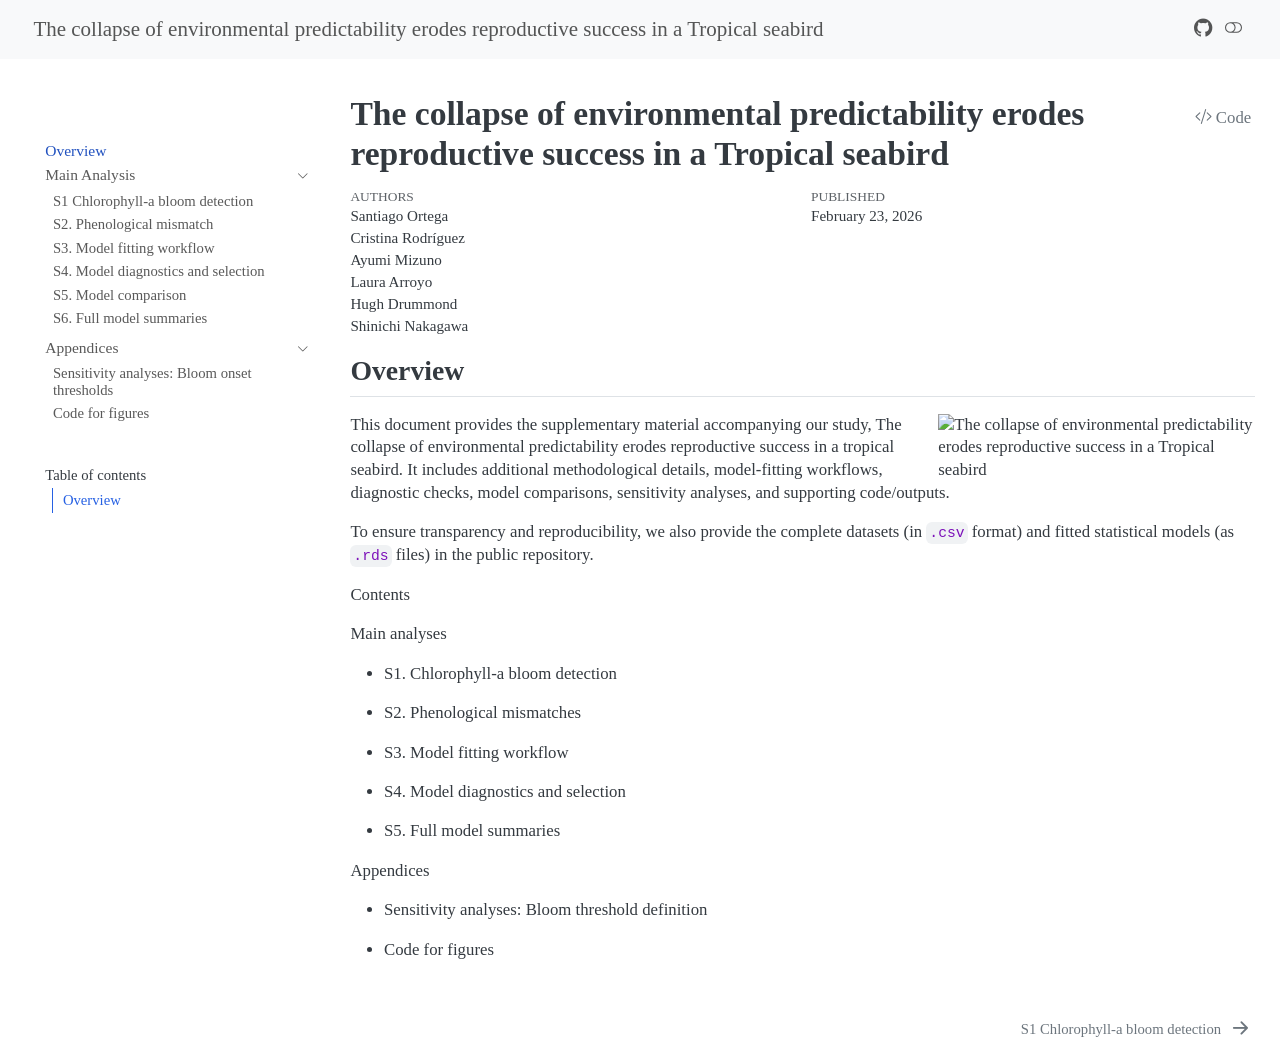
==== commit 89448456: "index" ====
--- a/docs/index.html
+++ b/docs/index.html
@@ -468,22 +468,21 @@
 <section id="overview" class="level2">
 <h2 class="anchored" data-anchor-id="overview">Overview</h2><p><img src="Sula.JPG" title="The collapse of environmental predictability erodes reproductive success in a Tropical seabird" class="quarto-cover-image nolightbox img-fluid"></p>
 <p>This document provides the supplementary material accompanying our study, The collapse of environmental predictability erodes reproductive success in a tropical seabird. It includes additional methodological details, model-fitting workflows, diagnostic checks, model comparisons, sensitivity analyses, and supporting code/outputs.</p>
-<p>To ensure transparency and reproducibility, we also provide the complete datasets (in <code>.csv</code> format) and fitted statistical models (as <code>.rds</code> files) in the public repository. ::: card Contents</p>
+<p>To ensure transparency and reproducibility, we also provide the complete datasets (in <code>.csv</code> format) and fitted statistical models (as <code>.rds</code> files) in the public repository.</p>
+<p>Contents</p>
 <p>Main analyses</p>
 <ul>
 <li><p>S1. Chlorophyll-a bloom detection</p></li>
 <li><p>S2. Phenological mismatches</p></li>
 <li><p>S3. Model fitting workflow</p></li>
 <li><p>S4. Model diagnostics and selection</p></li>
-<li><p>S5. Model comparison</p></li>
-<li><p>S6. Full model summaries</p></li>
+<li><p>S5. Full model summaries</p></li>
 </ul>
 <p>Appendices</p>
 <ul>
 <li><p>Sensitivity analyses: Bloom threshold definition</p></li>
 <li><p>Code for figures</p></li>
 </ul>
-<p>:::</p>
 
 
 <!-- -->
@@ -974,30 +973,28 @@
 <span id="cb1-3"><a href="#cb1-3" aria-hidden="true" tabindex="-1"></a>This document provides the supplementary material accompanying our study, The collapse of environmental predictability erodes reproductive success in a tropical seabird. It includes additional methodological details, model-fitting workflows, diagnostic checks, model comparisons, sensitivity analyses, and supporting code/outputs.</span>
 <span id="cb1-4"><a href="#cb1-4" aria-hidden="true" tabindex="-1"></a></span>
 <span id="cb1-5"><a href="#cb1-5" aria-hidden="true" tabindex="-1"></a>To ensure transparency and reproducibility, we also provide the complete datasets (in <span class="in">`.csv`</span> format) and fitted statistical models (as <span class="in">`.rds`</span> files) in the public repository.</span>
-<span id="cb1-6"><a href="#cb1-6" aria-hidden="true" tabindex="-1"></a>::: card</span>
-<span id="cb1-7"><a href="#cb1-7" aria-hidden="true" tabindex="-1"></a>Contents</span>
-<span id="cb1-8"><a href="#cb1-8" aria-hidden="true" tabindex="-1"></a></span>
-<span id="cb1-9"><a href="#cb1-9" aria-hidden="true" tabindex="-1"></a>Main analyses</span>
-<span id="cb1-10"><a href="#cb1-10" aria-hidden="true" tabindex="-1"></a></span>
-<span id="cb1-11"><a href="#cb1-11" aria-hidden="true" tabindex="-1"></a><span class="ss">- </span>S1. Chlorophyll-a bloom detection</span>
-<span id="cb1-12"><a href="#cb1-12" aria-hidden="true" tabindex="-1"></a></span>
-<span id="cb1-13"><a href="#cb1-13" aria-hidden="true" tabindex="-1"></a><span class="ss">- </span>S2. Phenological mismatches</span>
-<span id="cb1-14"><a href="#cb1-14" aria-hidden="true" tabindex="-1"></a></span>
-<span id="cb1-15"><a href="#cb1-15" aria-hidden="true" tabindex="-1"></a><span class="ss">- </span>S3. Model fitting workflow</span>
-<span id="cb1-16"><a href="#cb1-16" aria-hidden="true" tabindex="-1"></a></span>
-<span id="cb1-17"><a href="#cb1-17" aria-hidden="true" tabindex="-1"></a><span class="ss">- </span>S4. Model diagnostics and selection</span>
-<span id="cb1-18"><a href="#cb1-18" aria-hidden="true" tabindex="-1"></a></span>
-<span id="cb1-19"><a href="#cb1-19" aria-hidden="true" tabindex="-1"></a><span class="ss">- </span>S5. Model comparison</span>
+<span id="cb1-6"><a href="#cb1-6" aria-hidden="true" tabindex="-1"></a></span>
+<span id="cb1-7"><a href="#cb1-7" aria-hidden="true" tabindex="-1"></a></span>
+<span id="cb1-8"><a href="#cb1-8" aria-hidden="true" tabindex="-1"></a>Contents</span>
+<span id="cb1-9"><a href="#cb1-9" aria-hidden="true" tabindex="-1"></a></span>
+<span id="cb1-10"><a href="#cb1-10" aria-hidden="true" tabindex="-1"></a>Main analyses</span>
+<span id="cb1-11"><a href="#cb1-11" aria-hidden="true" tabindex="-1"></a></span>
+<span id="cb1-12"><a href="#cb1-12" aria-hidden="true" tabindex="-1"></a><span class="ss">- </span>S1. Chlorophyll-a bloom detection</span>
+<span id="cb1-13"><a href="#cb1-13" aria-hidden="true" tabindex="-1"></a></span>
+<span id="cb1-14"><a href="#cb1-14" aria-hidden="true" tabindex="-1"></a><span class="ss">- </span>S2. Phenological mismatches</span>
+<span id="cb1-15"><a href="#cb1-15" aria-hidden="true" tabindex="-1"></a></span>
+<span id="cb1-16"><a href="#cb1-16" aria-hidden="true" tabindex="-1"></a><span class="ss">- </span>S3. Model fitting workflow</span>
+<span id="cb1-17"><a href="#cb1-17" aria-hidden="true" tabindex="-1"></a></span>
+<span id="cb1-18"><a href="#cb1-18" aria-hidden="true" tabindex="-1"></a><span class="ss">- </span>S4. Model diagnostics and selection</span>
+<span id="cb1-19"><a href="#cb1-19" aria-hidden="true" tabindex="-1"></a></span>
 <span id="cb1-20"><a href="#cb1-20" aria-hidden="true" tabindex="-1"></a></span>
-<span id="cb1-21"><a href="#cb1-21" aria-hidden="true" tabindex="-1"></a><span class="ss">- </span>S6. Full model summaries</span>
+<span id="cb1-21"><a href="#cb1-21" aria-hidden="true" tabindex="-1"></a><span class="ss">- </span>S5. Full model summaries</span>
 <span id="cb1-22"><a href="#cb1-22" aria-hidden="true" tabindex="-1"></a></span>
 <span id="cb1-23"><a href="#cb1-23" aria-hidden="true" tabindex="-1"></a>Appendices</span>
 <span id="cb1-24"><a href="#cb1-24" aria-hidden="true" tabindex="-1"></a></span>
 <span id="cb1-25"><a href="#cb1-25" aria-hidden="true" tabindex="-1"></a><span class="ss">- </span>Sensitivity analyses: Bloom threshold definition</span>
 <span id="cb1-26"><a href="#cb1-26" aria-hidden="true" tabindex="-1"></a></span>
-<span id="cb1-27"><a href="#cb1-27" aria-hidden="true" tabindex="-1"></a><span class="ss">- </span>Code for figures</span>
-<span id="cb1-28"><a href="#cb1-28" aria-hidden="true" tabindex="-1"></a></span>
-<span id="cb1-29"><a href="#cb1-29" aria-hidden="true" tabindex="-1"></a>:::</span></code></pre></div><button title="Copy to Clipboard" class="code-copy-button" data-in-quarto-modal=""><i class="bi"></i></button></div>
+<span id="cb1-27"><a href="#cb1-27" aria-hidden="true" tabindex="-1"></a><span class="ss">- </span>Code for figures</span></code></pre></div><button title="Copy to Clipboard" class="code-copy-button" data-in-quarto-modal=""><i class="bi"></i></button></div>
 </div></div></div></div></div>
 </div> <!-- /content -->
 
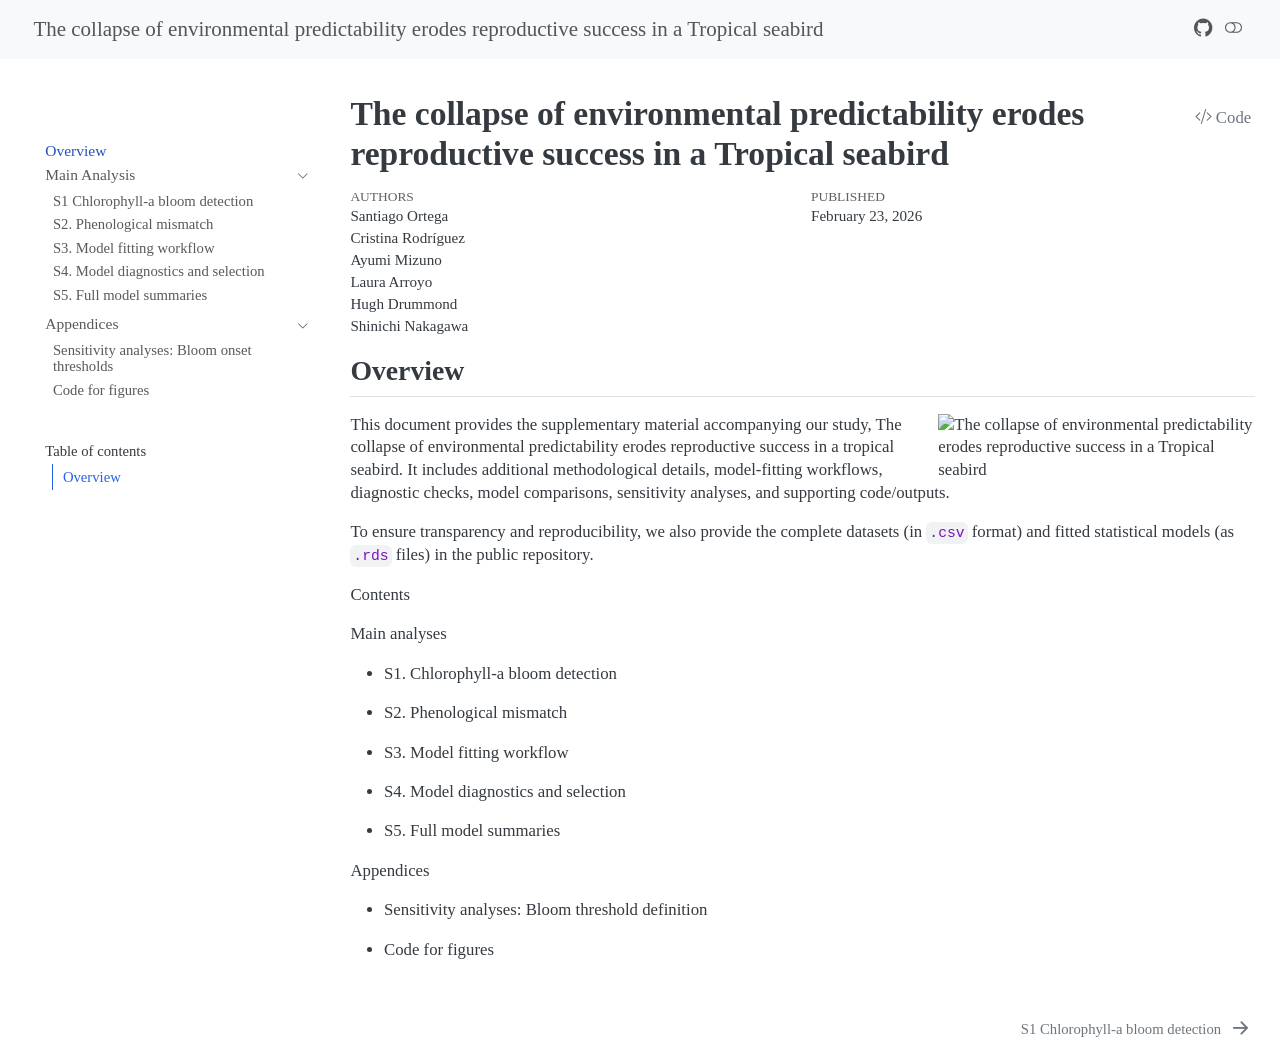
==== commit cb8e62fd: "remove :::" ====
--- a/docs/index.html
+++ b/docs/index.html
@@ -86,7 +86,7 @@
 <script src="site_libs/bootstrap/bootstrap.min.js"></script>
 <link href="site_libs/bootstrap/bootstrap-icons.css" rel="stylesheet">
 <link href="site_libs/bootstrap/bootstrap-039df760d8b2096a87c3e98b74ffc7b7.min.css" rel="stylesheet" append-hash="true" class="quarto-color-scheme" id="quarto-bootstrap" data-mode="light">
-<link href="site_libs/bootstrap/bootstrap-dark-01ab2c8909333120ec6c01cbceee758c.min.css" rel="stylesheet" append-hash="true" class="quarto-color-scheme quarto-color-alternate" id="quarto-bootstrap" data-mode="dark">
+<link href="site_libs/bootstrap/bootstrap-dark-e2f03880bbd2e66fa7a530b0c30af07d.min.css" rel="stylesheet" append-hash="true" class="quarto-color-scheme quarto-color-alternate" id="quarto-bootstrap" data-mode="light">
 <link href="site_libs/bootstrap/bootstrap-039df760d8b2096a87c3e98b74ffc7b7.min.css" rel="stylesheet" append-hash="true" class="quarto-color-scheme-extra" id="quarto-bootstrap" data-mode="light">
 <script id="quarto-search-options" type="application/json">{
   "location": "navbar",
@@ -379,12 +379,7 @@
 </li>
           <li class="sidebar-item">
   <div class="sidebar-item-container"> 
-  <a href="./5-Model_comparison.html" class="sidebar-item-text sidebar-link"><span class="chapter-title">S5. Model comparison</span></a>
-  </div>
-</li>
-          <li class="sidebar-item">
-  <div class="sidebar-item-container"> 
-  <a href="./6-full_summaries.html" class="sidebar-item-text sidebar-link"><span class="chapter-title">S6. Full model summaries</span></a>
+  <a href="./6-full_summaries.html" class="sidebar-item-text sidebar-link"><span class="chapter-title">S5. Full model summaries</span></a>
   </div>
 </li>
       </ul>
@@ -473,7 +468,7 @@
 <p>Main analyses</p>
 <ul>
 <li><p>S1. Chlorophyll-a bloom detection</p></li>
-<li><p>S2. Phenological mismatches</p></li>
+<li><p>S2. Phenological mismatch</p></li>
 <li><p>S3. Model fitting workflow</p></li>
 <li><p>S4. Model diagnostics and selection</p></li>
 <li><p>S5. Full model summaries</p></li>
@@ -981,7 +976,7 @@
 <span id="cb1-11"><a href="#cb1-11" aria-hidden="true" tabindex="-1"></a></span>
 <span id="cb1-12"><a href="#cb1-12" aria-hidden="true" tabindex="-1"></a><span class="ss">- </span>S1. Chlorophyll-a bloom detection</span>
 <span id="cb1-13"><a href="#cb1-13" aria-hidden="true" tabindex="-1"></a></span>
-<span id="cb1-14"><a href="#cb1-14" aria-hidden="true" tabindex="-1"></a><span class="ss">- </span>S2. Phenological mismatches</span>
+<span id="cb1-14"><a href="#cb1-14" aria-hidden="true" tabindex="-1"></a><span class="ss">- </span>S2. Phenological mismatch</span>
 <span id="cb1-15"><a href="#cb1-15" aria-hidden="true" tabindex="-1"></a></span>
 <span id="cb1-16"><a href="#cb1-16" aria-hidden="true" tabindex="-1"></a><span class="ss">- </span>S3. Model fitting workflow</span>
 <span id="cb1-17"><a href="#cb1-17" aria-hidden="true" tabindex="-1"></a></span>
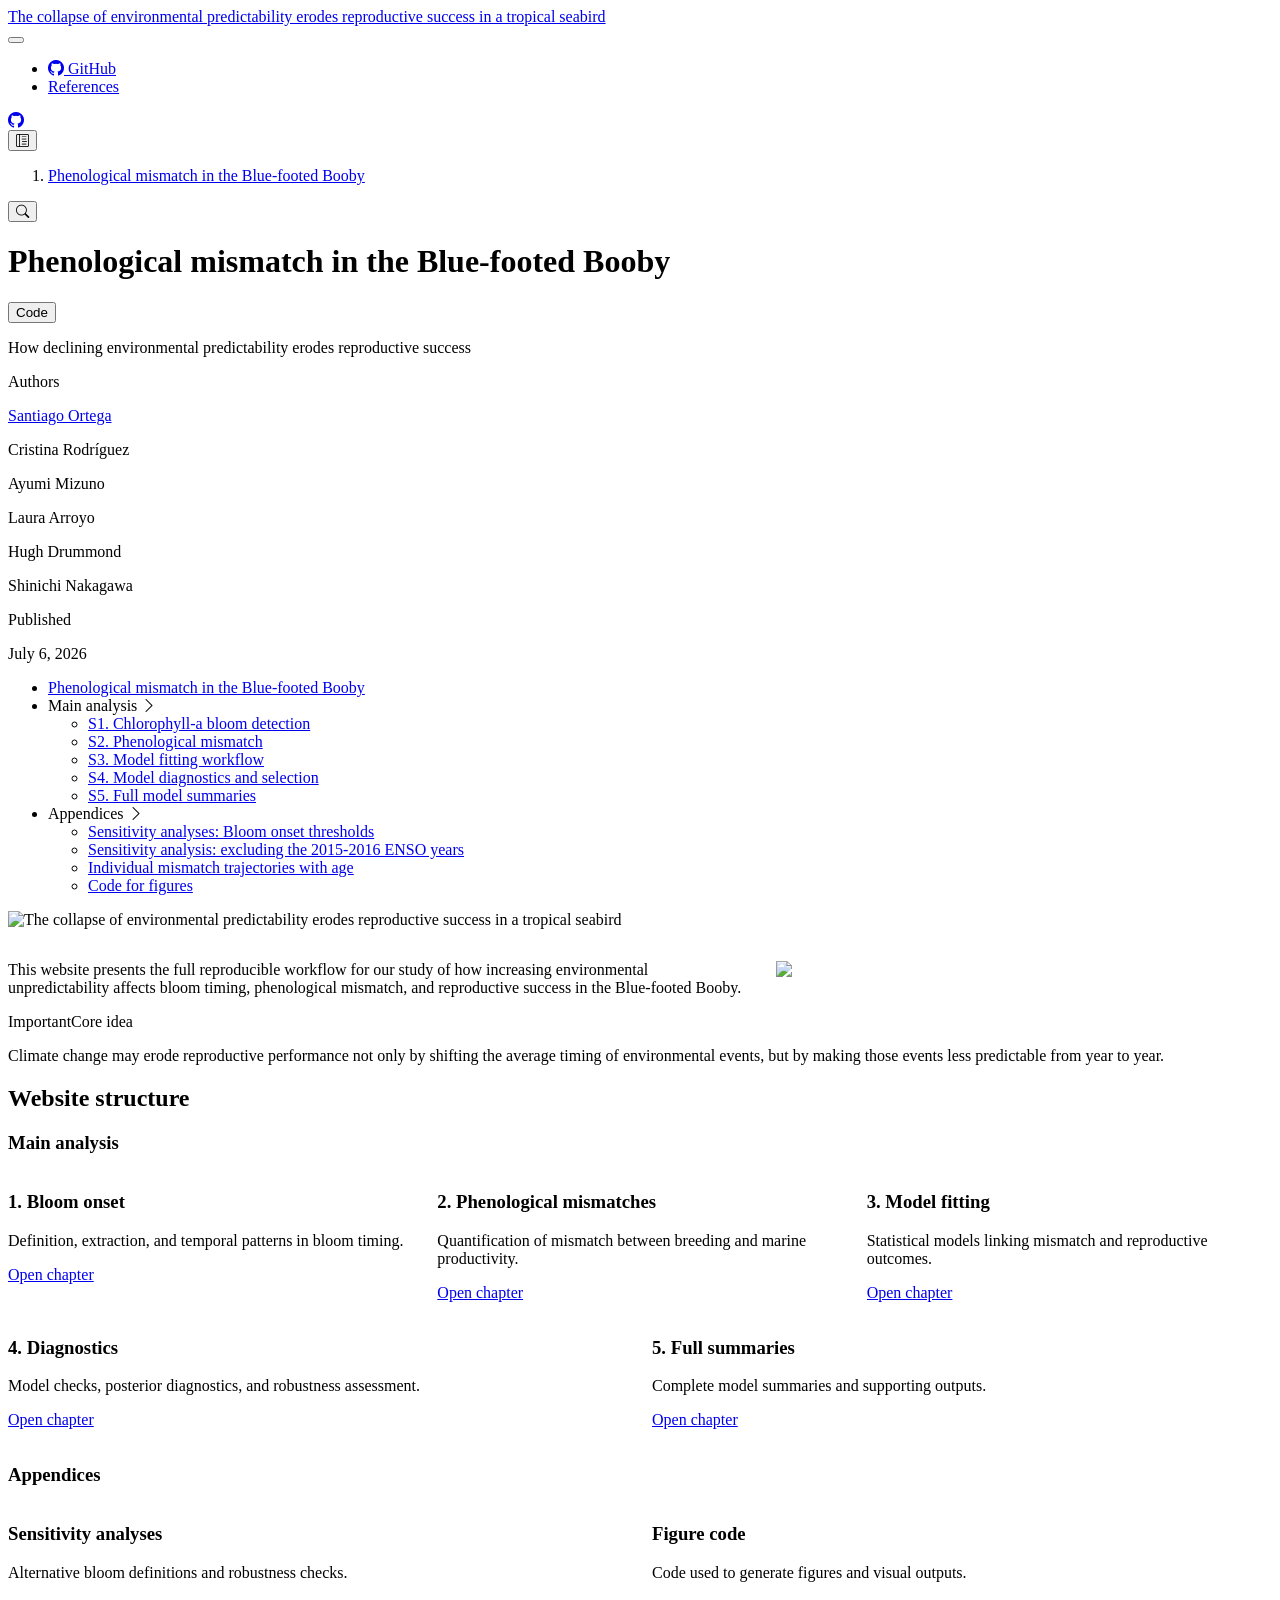
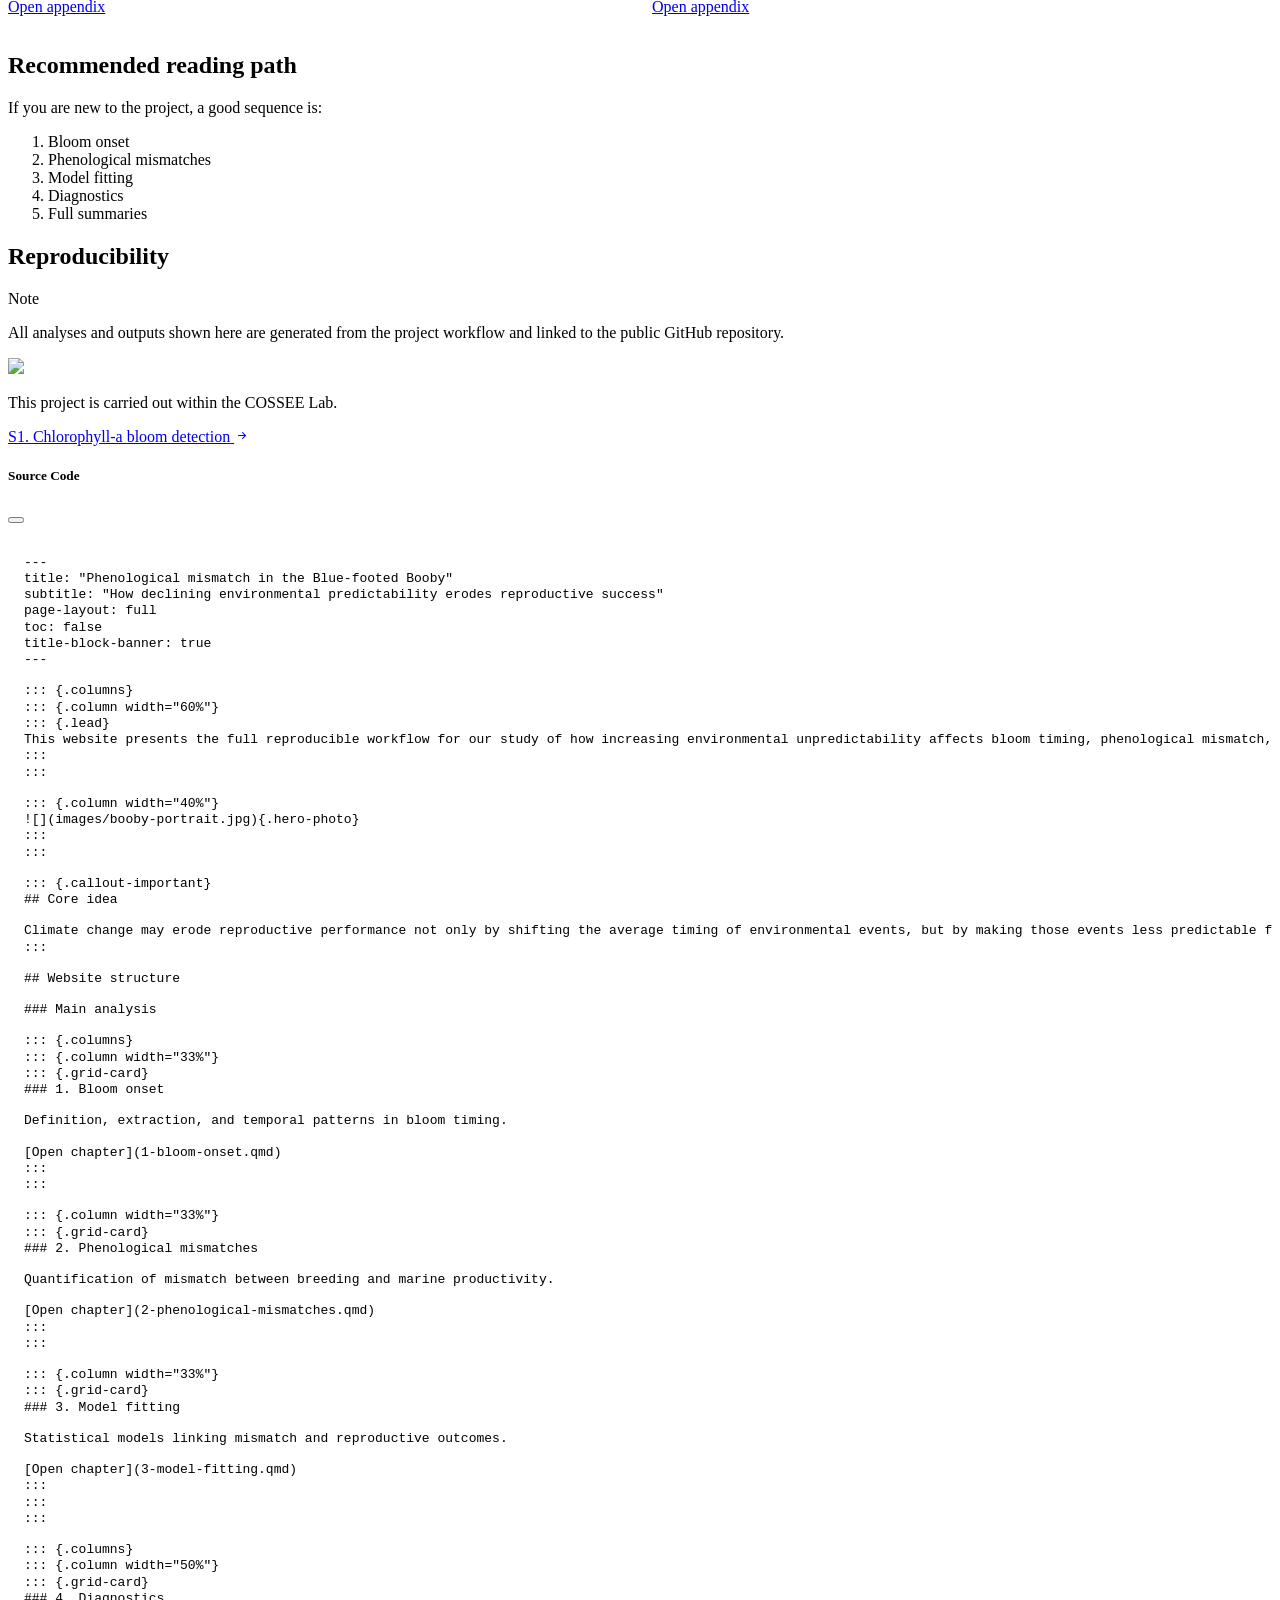
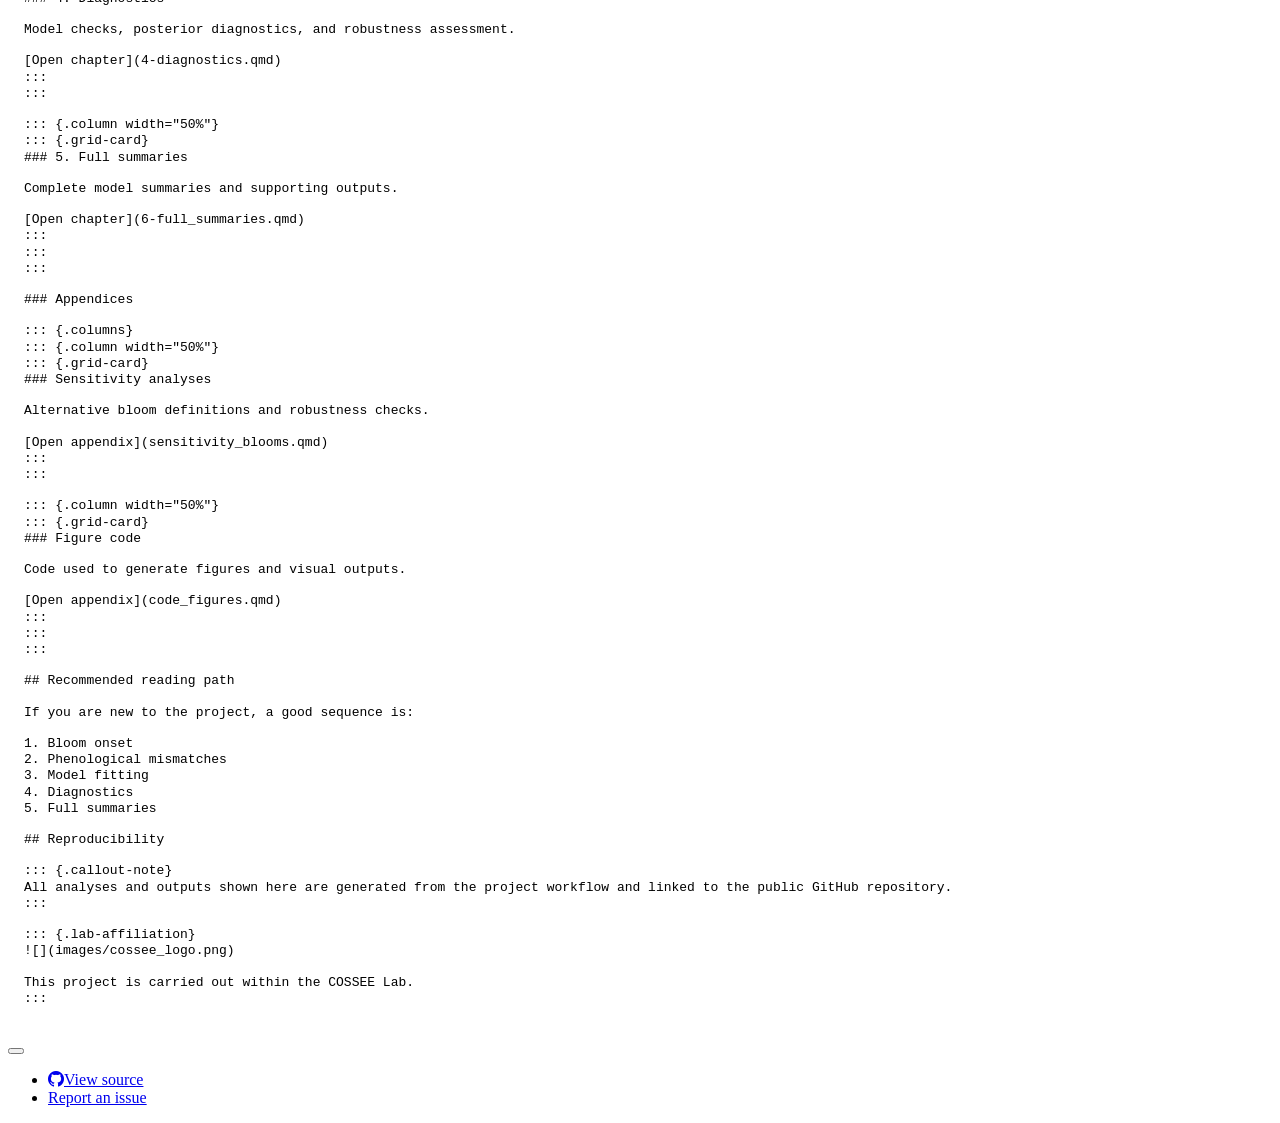
==== commit 95c75c14: "updated plots" ====
--- a/docs/index.html
+++ b/docs/index.html
@@ -2,7 +2,7 @@
 <html xmlns="http://www.w3.org/1999/xhtml" lang="en" xml:lang="en"><head>
 
 <meta charset="utf-8">
-<meta name="generator" content="quarto-1.8.25">
+<meta name="generator" content="quarto-1.9.38">
 
 <meta name="viewport" content="width=device-width, initial-scale=1.0, user-scalable=yes">
 
@@ -12,10 +12,13 @@
 <meta name="author" content="Laura Arroyo">
 <meta name="author" content="Hugh Drummond">
 <meta name="author" content="Shinichi Nakagawa">
-<meta name="dcterms.date" content="2026-02-23">
-
-<title>The collapse of environmental predictability erodes reproductive success in a Tropical seabird</title>
+<meta name="dcterms.date" content="2026-07-06">
+
+<title>Phenological mismatch in the Blue-footed Booby</title>
 <style>
+/* Default styles provided by pandoc.
+** See https://pandoc.org/MANUAL.html#variables-for-html for config info.
+*/
 code{white-space: pre-wrap;}
 span.smallcaps{font-variant: small-caps;}
 div.columns{display: flex; gap: min(4vw, 1.5em);}
@@ -66,7 +69,6 @@
 
 
 <script src="site_libs/quarto-nav/quarto-nav.js"></script>
-<script src="site_libs/quarto-nav/headroom.min.js"></script>
 <script src="site_libs/clipboard/clipboard.min.js"></script>
 <script src="site_libs/quarto-search/autocomplete.umd.js"></script>
 <script src="site_libs/quarto-search/fuse.min.js"></script>
@@ -75,19 +77,18 @@
 <link href="./1-bloom-onset.html" rel="next">
 <script src="site_libs/quarto-html/quarto.js" type="module"></script>
 <script src="site_libs/quarto-html/tabsets/tabsets.js" type="module"></script>
-<script src="site_libs/quarto-html/axe/axe-check.js" type="module"></script>
 <script src="site_libs/quarto-html/popper.min.js"></script>
 <script src="site_libs/quarto-html/tippy.umd.min.js"></script>
 <script src="site_libs/quarto-html/anchor.min.js"></script>
 <link href="site_libs/quarto-html/tippy.css" rel="stylesheet">
-<link href="site_libs/quarto-html/quarto-syntax-highlighting-7b89279ff1a6dce999919e0e67d4d9ec.css" rel="stylesheet" class="quarto-color-scheme" id="quarto-text-highlighting-styles">
-<link href="site_libs/quarto-html/quarto-syntax-highlighting-dark-707d8167ce6003fca903bfe2be84ab7f.css" rel="stylesheet" class="quarto-color-scheme quarto-color-alternate" id="quarto-text-highlighting-styles">
-<link href="site_libs/quarto-html/quarto-syntax-highlighting-7b89279ff1a6dce999919e0e67d4d9ec.css" rel="stylesheet" class="quarto-color-scheme-extra" id="quarto-text-highlighting-styles">
+<link href="site_libs/quarto-html/quarto-syntax-highlighting-15634bcf2e68342d4ad2dfa704d543f6.css" rel="stylesheet" class="quarto-color-scheme" id="quarto-text-highlighting-styles">
+<link href="site_libs/quarto-html/quarto-syntax-highlighting-dark-0a6b7249c26820e032cb0bd839ff02b1.css" rel="stylesheet" class="quarto-color-scheme quarto-color-alternate" id="quarto-text-highlighting-styles">
+<link href="site_libs/quarto-html/quarto-syntax-highlighting-15634bcf2e68342d4ad2dfa704d543f6.css" rel="stylesheet" class="quarto-color-scheme-extra" id="quarto-text-highlighting-styles">
 <script src="site_libs/bootstrap/bootstrap.min.js"></script>
 <link href="site_libs/bootstrap/bootstrap-icons.css" rel="stylesheet">
-<link href="site_libs/bootstrap/bootstrap-039df760d8b2096a87c3e98b74ffc7b7.min.css" rel="stylesheet" append-hash="true" class="quarto-color-scheme" id="quarto-bootstrap" data-mode="light">
-<link href="site_libs/bootstrap/bootstrap-dark-e2f03880bbd2e66fa7a530b0c30af07d.min.css" rel="stylesheet" append-hash="true" class="quarto-color-scheme quarto-color-alternate" id="quarto-bootstrap" data-mode="light">
-<link href="site_libs/bootstrap/bootstrap-039df760d8b2096a87c3e98b74ffc7b7.min.css" rel="stylesheet" append-hash="true" class="quarto-color-scheme-extra" id="quarto-bootstrap" data-mode="light">
+<link href="site_libs/bootstrap/bootstrap-c32006f8293805efa5d6c2b9834eedef.min.css" rel="stylesheet" append-hash="true" class="quarto-color-scheme" id="quarto-bootstrap" data-mode="light">
+<link href="site_libs/bootstrap/bootstrap-dark-4a7da06e534e5635b260e60e473c380f.min.css" rel="stylesheet" append-hash="true" class="quarto-color-scheme quarto-color-alternate" id="quarto-bootstrap" data-mode="dark">
+<link href="site_libs/bootstrap/bootstrap-c32006f8293805efa5d6c2b9834eedef.min.css" rel="stylesheet" append-hash="true" class="quarto-color-scheme-extra" id="quarto-bootstrap" data-mode="light">
 <script id="quarto-search-options" type="application/json">{
   "location": "navbar",
   "copy-button": false,
@@ -116,6 +117,9 @@
   }
 }</script>
 <style>html{ scroll-behavior: smooth; }</style>
+<link rel="preconnect" href="https://fonts.googleapis.com">
+<link rel="preconnect" href="https://fonts.gstatic.com" crossorigin="">
+<link href="https://fonts.googleapis.com/css2?family=Cormorant+Garamond:ital,wght@0,400;0,500;0,600;1,400;1,500&amp;family=Fira+Sans:ital,wght@0,300;0,400;0,500;1,300;1,400&amp;display=swap" rel="stylesheet">
 
 
 <link rel="stylesheet" href="styles.css">
@@ -286,14 +290,12 @@
   </script>
 
 <div id="quarto-search-results"></div>
-  <header id="quarto-header" class="headroom fixed-top">
+  <header id="quarto-header" class="headroom fixed-top quarto-banner">
     <nav class="navbar navbar-expand-lg " data-bs-theme="dark">
       <div class="navbar-container container-fluid">
       <div class="navbar-brand-container mx-auto">
-    <a href="./index.html" class="navbar-brand navbar-brand-logo">
-    </a>
     <a class="navbar-brand" href="./index.html">
-    <span class="navbar-title">The collapse of environmental predictability erodes reproductive success in a Tropical seabird</span>
+    <span class="navbar-title">The collapse of environmental predictability erodes reproductive success in a tropical seabird</span>
     </a>
   </div>
             <div id="quarto-search" class="" title="Search"></div>
@@ -302,15 +304,25 @@
 </button>
           <div class="collapse navbar-collapse" id="navbarCollapse">
             <ul class="navbar-nav navbar-nav-scroll ms-auto">
-  <li class="nav-item compact">
+  <li class="nav-item">
     <a class="nav-link" href="https://github.com/Santiago-0rtega/Collapse_environmental_predictability_erodes_reproductive_success"> <i class="bi bi-github" role="img">
 </i> 
-<span class="menu-text"></span></a>
+<span class="menu-text">GitHub</span></a>
+  </li>  
+  <li class="nav-item">
+    <a class="nav-link" href="./references.qmd"> 
+<span class="menu-text">References</span></a>
   </li>  
 </ul>
           </div> <!-- /navcollapse -->
-            <div class="quarto-navbar-tools">
+            <div class="quarto-navbar-tools tools-wide">
+    <a href="https://github.com/Santiago-0rtega/Collapse_environmental_predictability_erodes_reproductive_success" title="Source Code" class="quarto-navigation-tool px-1" aria-label="Source Code"><i class="bi bi-github"></i></a>
   <a href="" class="quarto-color-scheme-toggle quarto-navigation-tool  px-1" onclick="window.quartoToggleColorScheme(); return false;" title="Toggle dark mode"><i class="bi"></i></a>
+  <a href="" class="quarto-reader-toggle quarto-navigation-tool px-1" onclick="window.quartoToggleReader(); return false;" title="Toggle reader mode">
+  <div class="quarto-reader-toggle-btn">
+  <i class="bi"></i>
+  </div>
+</a>
 </div>
       </div> <!-- /container-fluid -->
     </nav>
@@ -319,7 +331,7 @@
       <button type="button" class="quarto-btn-toggle btn" data-bs-toggle="collapse" role="button" data-bs-target=".quarto-sidebar-collapse-item" aria-controls="quarto-sidebar" aria-expanded="false" aria-label="Toggle sidebar navigation" onclick="if (window.quartoToggleHeadroom) { window.quartoToggleHeadroom(); }">
         <i class="bi bi-layout-text-sidebar-reverse"></i>
       </button>
-        <nav class="quarto-page-breadcrumbs" aria-label="breadcrumb"><ol class="breadcrumb"><li class="breadcrumb-item"><a href="./index.html"><span class="chapter-title">Overview</span></a></li></ol></nav>
+        <nav class="quarto-page-breadcrumbs" aria-label="breadcrumb"><ol class="breadcrumb"><li class="breadcrumb-item"><a href="./index.html"><span class="chapter-title">Phenological mismatch in the Blue-footed Booby</span></a></li></ol></nav>
         <a class="flex-grow-1" role="navigation" data-bs-toggle="collapse" data-bs-target=".quarto-sidebar-collapse-item" aria-controls="quarto-sidebar" aria-expanded="false" aria-label="Toggle sidebar navigation" onclick="if (window.quartoToggleHeadroom) { window.quartoToggleHeadroom(); }">      
         </a>
       <button type="button" class="btn quarto-search-button" aria-label="Search" onclick="window.quartoOpenSearch();">
@@ -329,13 +341,43 @@
   </nav>
 </header>
 <!-- content -->
-<div id="quarto-content" class="quarto-container page-columns page-rows-contents page-layout-full page-navbar">
+<header id="title-block-header" class="quarto-title-block default toc-left page-columns page-full">
+  <div class="quarto-title-banner page-columns page-full">
+    <div class="quarto-title column-page-right">
+      <div class="quarto-title-block"><div><h1 class="title">Phenological mismatch in the Blue-footed Booby</h1><button type="button" class="btn code-tools-button" id="quarto-code-tools-source"><i class="bi"></i> Code</button></div></div>
+            <p class="subtitle lead">How declining environmental predictability erodes reproductive success</p>
+                      </div>
+  </div>
+    
+  
+  <div class="quarto-title-meta column-page-right">
+
+      <div>
+      <div class="quarto-title-meta-heading">Authors</div>
+      <div class="quarto-title-meta-contents">
+               <p><a href="https://santiago-0rtega.github.io/">Santiago Ortega</a> </p>
+               <p>Cristina Rodríguez </p>
+               <p>Ayumi Mizuno </p>
+               <p>Laura Arroyo </p>
+               <p>Hugh Drummond </p>
+               <p>Shinichi Nakagawa </p>
+            </div>
+    </div>
+      
+      <div>
+      <div class="quarto-title-meta-heading">Published</div>
+      <div class="quarto-title-meta-contents">
+        <p class="date">July 6, 2026</p>
+      </div>
+    </div>
+    
+      
+    </div>
+    
+  
+  </header><div id="quarto-content" class="quarto-container page-columns page-rows-contents page-layout-full page-navbar">
 <!-- sidebar -->
   <nav id="quarto-sidebar" class="sidebar collapse collapse-horizontal quarto-sidebar-collapse-item sidebar-navigation floating overflow-auto">
-    <div class="pt-lg-2 mt-2 text-left sidebar-header sidebar-header-stacked">
-      <a href="./index.html" class="sidebar-logo-link">
-      </a>
-      </div>
         <div class="mt-2 flex-shrink-0 align-items-center">
         <div class="sidebar-search">
         <div id="quarto-search" class="" title="Search"></div>
@@ -345,13 +387,13 @@
     <ul class="list-unstyled mt-1">
         <li class="sidebar-item">
   <div class="sidebar-item-container"> 
-  <a href="./index.html" class="sidebar-item-text sidebar-link active"><span class="chapter-title">Overview</span></a>
+  <a href="./index.html" class="sidebar-item-text sidebar-link active"><span class="chapter-title">Phenological mismatch in the Blue-footed Booby</span></a>
   </div>
 </li>
         <li class="sidebar-item sidebar-item-section">
       <div class="sidebar-item-container"> 
             <a class="sidebar-item-text sidebar-link text-start" data-bs-toggle="collapse" data-bs-target="#quarto-sidebar-section-1" role="navigation" aria-expanded="true">
- <span class="menu-text">Main Analysis</span></a>
+ <span class="menu-text">Main analysis</span></a>
           <a class="sidebar-item-toggle text-start" data-bs-toggle="collapse" data-bs-target="#quarto-sidebar-section-1" role="navigation" aria-expanded="true" aria-label="Toggle section">
             <i class="bi bi-chevron-right ms-2"></i>
           </a> 
@@ -359,7 +401,7 @@
       <ul id="quarto-sidebar-section-1" class="collapse list-unstyled sidebar-section depth1 show">  
           <li class="sidebar-item">
   <div class="sidebar-item-container"> 
-  <a href="./1-bloom-onset.html" class="sidebar-item-text sidebar-link"><span class="chapter-title">S1 Chlorophyll-a bloom detection</span></a>
+  <a href="./1-bloom-onset.html" class="sidebar-item-text sidebar-link"><span class="chapter-title">S1. Chlorophyll-a bloom detection</span></a>
   </div>
 </li>
           <li class="sidebar-item">
@@ -400,6 +442,16 @@
 </li>
           <li class="sidebar-item">
   <div class="sidebar-item-container"> 
+  <a href="./sensitivity_drop_enso.html" class="sidebar-item-text sidebar-link"><span class="chapter-title">Sensitivity analysis: excluding the 2015-2016 ENSO years</span></a>
+  </div>
+</li>
+          <li class="sidebar-item">
+  <div class="sidebar-item-container"> 
+  <a href="./SI_individual_mismatch_trajectories.html" class="sidebar-item-text sidebar-link"><span class="chapter-title">Individual mismatch trajectories with age</span></a>
+  </div>
+</li>
+          <li class="sidebar-item">
+  <div class="sidebar-item-container"> 
   <a href="./code_figures.html" class="sidebar-item-text sidebar-link"><span class="chapter-title">Code for figures</span></a>
   </div>
 </li>
@@ -407,77 +459,136 @@
   </li>
     </ul>
     </div>
-    <nav id="TOC" role="doc-toc" class="toc-active">
-    <h2 id="toc-title">Table of contents</h2>
-   
-  <ul>
-  <li><a href="#overview" id="toc-overview" class="nav-link active" data-scroll-target="#overview">Overview</a></li>
-  </ul>
-</nav>
+    
 </nav>
 <div id="quarto-sidebar-glass" class="quarto-sidebar-collapse-item" data-bs-toggle="collapse" data-bs-target=".quarto-sidebar-collapse-item"></div>
 <!-- margin-sidebar -->
-    <div id="quarto-margin-sidebar" class="sidebar margin-sidebar zindex-bottom">
-    </div>
+    
 <!-- main -->
-<main class="content column-page-right" id="quarto-document-content">
-
-
-<header id="title-block-header" class="quarto-title-block default">
-<div class="quarto-title">
-<div class="quarto-title-block"><div><h1 class="title">The collapse of environmental predictability erodes reproductive success in a Tropical seabird</h1><button type="button" class="btn code-tools-button" id="quarto-code-tools-source"><i class="bi"></i> Code</button></div></div>
-</div>
-
-
-
-<div class="quarto-title-meta column-page-right">
-
-    <div>
-    <div class="quarto-title-meta-heading">Authors</div>
-    <div class="quarto-title-meta-contents">
-             <p>Santiago Ortega </p>
-             <p>Cristina Rodríguez </p>
-             <p>Ayumi Mizuno </p>
-             <p>Laura Arroyo </p>
-             <p>Hugh Drummond </p>
-             <p>Shinichi Nakagawa </p>
-          </div>
-  </div>
-    
-    <div>
-    <div class="quarto-title-meta-heading">Published</div>
-    <div class="quarto-title-meta-contents">
-      <p class="date">February 23, 2026</p>
-    </div>
-  </div>
-  
-    
-  </div>
-  
-
-
-</header>
-
-
-
-<section id="overview" class="level2">
-<h2 class="anchored" data-anchor-id="overview">Overview</h2><p><img src="Sula.JPG" title="The collapse of environmental predictability erodes reproductive success in a Tropical seabird" class="quarto-cover-image nolightbox img-fluid"></p>
-<p>This document provides the supplementary material accompanying our study, The collapse of environmental predictability erodes reproductive success in a tropical seabird. It includes additional methodological details, model-fitting workflows, diagnostic checks, model comparisons, sensitivity analyses, and supporting code/outputs.</p>
-<p>To ensure transparency and reproducibility, we also provide the complete datasets (in <code>.csv</code> format) and fitted statistical models (as <code>.rds</code> files) in the public repository.</p>
-<p>Contents</p>
-<p>Main analyses</p>
-<ul>
-<li><p>S1. Chlorophyll-a bloom detection</p></li>
-<li><p>S2. Phenological mismatch</p></li>
-<li><p>S3. Model fitting workflow</p></li>
-<li><p>S4. Model diagnostics and selection</p></li>
-<li><p>S5. Full model summaries</p></li>
-</ul>
-<p>Appendices</p>
-<ul>
-<li><p>Sensitivity analyses: Bloom threshold definition</p></li>
-<li><p>Code for figures</p></li>
-</ul>
+<main class="content quarto-banner-title-block column-page-right" id="quarto-document-content">
+
+
+
+
+
+
+<p><img src="images/Sula.JPG" title="The collapse of environmental predictability erodes reproductive success in a tropical seabird" class="quarto-cover-image nolightbox img-fluid"></p>
+<div class="columns">
+<div class="column" style="width:60%;">
+<div class="lead">
+<p>This website presents the full reproducible workflow for our study of how increasing environmental unpredictability affects bloom timing, phenological mismatch, and reproductive success in the Blue-footed Booby.</p>
+</div>
+</div><div class="column" style="width:40%;">
+<p><img src="images/booby-portrait.jpg" class="hero-photo img-fluid"></p>
+</div>
+</div>
+<div class="callout callout-style-default callout-important callout-titled">
+<div class="callout-header d-flex align-content-center">
+<div class="callout-icon-container">
+<i class="callout-icon"></i>
+</div>
+<div class="callout-title-container flex-fill">
+<span class="screen-reader-only">Important</span>Core idea
+</div>
+</div>
+<div class="callout-body-container callout-body">
+<p>Climate change may erode reproductive performance not only by shifting the average timing of environmental events, but by making those events less predictable from year to year.</p>
+</div>
+</div>
+<section id="website-structure" class="level2">
+<h2 class="anchored" data-anchor-id="website-structure">Website structure</h2>
+<section id="main-analysis" class="level3">
+<h3 class="anchored" data-anchor-id="main-analysis">Main analysis</h3>
+</section>
+<div class="columns">
+<div class="column" style="width:33%;">
+<section id="bloom-onset" class="level3 grid-card">
+<h3 class="anchored" data-anchor-id="bloom-onset">1. Bloom onset</h3>
+<p>Definition, extraction, and temporal patterns in bloom timing.</p>
+<p><a href="./1-bloom-onset.html">Open chapter</a></p>
+</section>
+</div><div class="column" style="width:33%;">
+<section id="phenological-mismatches" class="level3 grid-card">
+<h3 class="anchored" data-anchor-id="phenological-mismatches">2. Phenological mismatches</h3>
+<p>Quantification of mismatch between breeding and marine productivity.</p>
+<p><a href="./2-phenological-mismatches.html">Open chapter</a></p>
+</section>
+</div><div class="column" style="width:33%;">
+<section id="model-fitting" class="level3 grid-card">
+<h3 class="anchored" data-anchor-id="model-fitting">3. Model fitting</h3>
+<p>Statistical models linking mismatch and reproductive outcomes.</p>
+<p><a href="./3-model-fitting.html">Open chapter</a></p>
+</section>
+</div>
+</div>
+<div class="columns">
+<div class="column" style="width:50%;">
+<section id="diagnostics" class="level3 grid-card">
+<h3 class="anchored" data-anchor-id="diagnostics">4. Diagnostics</h3>
+<p>Model checks, posterior diagnostics, and robustness assessment.</p>
+<p><a href="./4-diagnostics.html">Open chapter</a></p>
+</section>
+</div><div class="column" style="width:50%;">
+<section id="full-summaries" class="level3 grid-card">
+<h3 class="anchored" data-anchor-id="full-summaries">5. Full summaries</h3>
+<p>Complete model summaries and supporting outputs.</p>
+<p><a href="./6-full_summaries.html">Open chapter</a></p>
+</section>
+</div>
+</div>
+<section id="appendices" class="level3">
+<h3 class="anchored" data-anchor-id="appendices">Appendices</h3>
+</section>
+<div class="columns">
+<div class="column" style="width:50%;">
+<section id="sensitivity-analyses" class="level3 grid-card">
+<h3 class="anchored" data-anchor-id="sensitivity-analyses">Sensitivity analyses</h3>
+<p>Alternative bloom definitions and robustness checks.</p>
+<p><a href="./sensitivity_blooms.html">Open appendix</a></p>
+</section>
+</div><div class="column" style="width:50%;">
+<section id="figure-code" class="level3 grid-card">
+<h3 class="anchored" data-anchor-id="figure-code">Figure code</h3>
+<p>Code used to generate figures and visual outputs.</p>
+<p><a href="./code_figures.html">Open appendix</a></p>
+</section>
+</div>
+</div>
+</section>
+<section id="recommended-reading-path" class="level2">
+<h2 class="anchored" data-anchor-id="recommended-reading-path">Recommended reading path</h2>
+<p>If you are new to the project, a good sequence is:</p>
+<ol type="1">
+<li>Bloom onset<br>
+</li>
+<li>Phenological mismatches<br>
+</li>
+<li>Model fitting<br>
+</li>
+<li>Diagnostics<br>
+</li>
+<li>Full summaries</li>
+</ol>
+</section>
+<section id="reproducibility" class="level2">
+<h2 class="anchored" data-anchor-id="reproducibility">Reproducibility</h2>
+<div class="callout callout-style-default callout-note callout-titled">
+<div class="callout-header d-flex align-content-center">
+<div class="callout-icon-container">
+<i class="callout-icon"></i>
+</div>
+<div class="callout-title-container flex-fill">
+Note
+</div>
+</div>
+<div class="callout-body-container callout-body">
+<p>All analyses and outputs shown here are generated from the project workflow and linked to the public GitHub repository.</p>
+</div>
+</div>
+<div class="lab-affiliation">
+<p><img src="images/cossee_logo.png" class="img-fluid"></p>
+<p>This project is carried out within the COSSEE Lab.</p>
+</div>
 
 
 <!-- -->
@@ -958,43 +1069,145 @@
   <div class="nav-page nav-page-previous">
   </div>
   <div class="nav-page nav-page-next">
-      <a href="./1-bloom-onset.html" class="pagination-link" aria-label="S1 Chlorophyll-a bloom detection">
-        <span class="nav-page-text"><span class="chapter-title">S1 Chlorophyll-a bloom detection</span></span> <i class="bi bi-arrow-right-short"></i>
+      <a href="./1-bloom-onset.html" class="pagination-link" aria-label="S1. Chlorophyll-a bloom detection">
+        <span class="nav-page-text"><span class="chapter-title">S1. Chlorophyll-a bloom detection</span></span> <i class="bi bi-arrow-right-short"></i>
       </a>
   </div>
 </nav><div class="modal fade" id="quarto-embedded-source-code-modal" tabindex="-1" aria-labelledby="quarto-embedded-source-code-modal-label" aria-hidden="true"><div class="modal-dialog modal-dialog-scrollable"><div class="modal-content"><div class="modal-header"><h5 class="modal-title" id="quarto-embedded-source-code-modal-label">Source Code</h5><button class="btn-close" data-bs-dismiss="modal"></button></div><div class="modal-body"><div class="">
-<div class="code-copy-outer-scaffold"><div class="sourceCode" id="cb1" data-shortcodes="false"><pre class="sourceCode markdown code-with-copy"><code class="sourceCode markdown"><span id="cb1-1"><a href="#cb1-1" aria-hidden="true" tabindex="-1"></a><span class="fu">## Overview</span></span>
-<span id="cb1-2"><a href="#cb1-2" aria-hidden="true" tabindex="-1"></a></span>
-<span id="cb1-3"><a href="#cb1-3" aria-hidden="true" tabindex="-1"></a>This document provides the supplementary material accompanying our study, The collapse of environmental predictability erodes reproductive success in a tropical seabird. It includes additional methodological details, model-fitting workflows, diagnostic checks, model comparisons, sensitivity analyses, and supporting code/outputs.</span>
-<span id="cb1-4"><a href="#cb1-4" aria-hidden="true" tabindex="-1"></a></span>
-<span id="cb1-5"><a href="#cb1-5" aria-hidden="true" tabindex="-1"></a>To ensure transparency and reproducibility, we also provide the complete datasets (in <span class="in">`.csv`</span> format) and fitted statistical models (as <span class="in">`.rds`</span> files) in the public repository.</span>
-<span id="cb1-6"><a href="#cb1-6" aria-hidden="true" tabindex="-1"></a></span>
-<span id="cb1-7"><a href="#cb1-7" aria-hidden="true" tabindex="-1"></a></span>
-<span id="cb1-8"><a href="#cb1-8" aria-hidden="true" tabindex="-1"></a>Contents</span>
-<span id="cb1-9"><a href="#cb1-9" aria-hidden="true" tabindex="-1"></a></span>
-<span id="cb1-10"><a href="#cb1-10" aria-hidden="true" tabindex="-1"></a>Main analyses</span>
-<span id="cb1-11"><a href="#cb1-11" aria-hidden="true" tabindex="-1"></a></span>
-<span id="cb1-12"><a href="#cb1-12" aria-hidden="true" tabindex="-1"></a><span class="ss">- </span>S1. Chlorophyll-a bloom detection</span>
-<span id="cb1-13"><a href="#cb1-13" aria-hidden="true" tabindex="-1"></a></span>
-<span id="cb1-14"><a href="#cb1-14" aria-hidden="true" tabindex="-1"></a><span class="ss">- </span>S2. Phenological mismatch</span>
+<div class="code-copy-outer-scaffold"><div class="sourceCode" id="cb1" data-shortcodes="false"><pre class="sourceCode markdown code-with-copy"><code class="sourceCode markdown"><span id="cb1-1"><a href="#cb1-1" aria-hidden="true" tabindex="-1"></a><span class="co">---</span></span>
+<span id="cb1-2"><a href="#cb1-2" aria-hidden="true" tabindex="-1"></a><span class="an">title:</span><span class="co"> "Phenological mismatch in the Blue-footed Booby"</span></span>
+<span id="cb1-3"><a href="#cb1-3" aria-hidden="true" tabindex="-1"></a><span class="an">subtitle:</span><span class="co"> "How declining environmental predictability erodes reproductive success"</span></span>
+<span id="cb1-4"><a href="#cb1-4" aria-hidden="true" tabindex="-1"></a><span class="an">page-layout:</span><span class="co"> full</span></span>
+<span id="cb1-5"><a href="#cb1-5" aria-hidden="true" tabindex="-1"></a><span class="an">toc:</span><span class="co"> false</span></span>
+<span id="cb1-6"><a href="#cb1-6" aria-hidden="true" tabindex="-1"></a><span class="an">title-block-banner:</span><span class="co"> true</span></span>
+<span id="cb1-7"><a href="#cb1-7" aria-hidden="true" tabindex="-1"></a><span class="co">---</span></span>
+<span id="cb1-8"><a href="#cb1-8" aria-hidden="true" tabindex="-1"></a></span>
+<span id="cb1-9"><a href="#cb1-9" aria-hidden="true" tabindex="-1"></a>::: {.columns}</span>
+<span id="cb1-10"><a href="#cb1-10" aria-hidden="true" tabindex="-1"></a>::: {.column width="60%"}</span>
+<span id="cb1-11"><a href="#cb1-11" aria-hidden="true" tabindex="-1"></a>::: {.lead}</span>
+<span id="cb1-12"><a href="#cb1-12" aria-hidden="true" tabindex="-1"></a>This website presents the full reproducible workflow for our study of how increasing environmental unpredictability affects bloom timing, phenological mismatch, and reproductive success in the Blue-footed Booby.</span>
+<span id="cb1-13"><a href="#cb1-13" aria-hidden="true" tabindex="-1"></a>:::</span>
+<span id="cb1-14"><a href="#cb1-14" aria-hidden="true" tabindex="-1"></a>:::</span>
 <span id="cb1-15"><a href="#cb1-15" aria-hidden="true" tabindex="-1"></a></span>
-<span id="cb1-16"><a href="#cb1-16" aria-hidden="true" tabindex="-1"></a><span class="ss">- </span>S3. Model fitting workflow</span>
-<span id="cb1-17"><a href="#cb1-17" aria-hidden="true" tabindex="-1"></a></span>
-<span id="cb1-18"><a href="#cb1-18" aria-hidden="true" tabindex="-1"></a><span class="ss">- </span>S4. Model diagnostics and selection</span>
-<span id="cb1-19"><a href="#cb1-19" aria-hidden="true" tabindex="-1"></a></span>
+<span id="cb1-16"><a href="#cb1-16" aria-hidden="true" tabindex="-1"></a>::: {.column width="40%"}</span>
+<span id="cb1-17"><a href="#cb1-17" aria-hidden="true" tabindex="-1"></a><span class="al">![](images/booby-portrait.jpg)</span>{.hero-photo}</span>
+<span id="cb1-18"><a href="#cb1-18" aria-hidden="true" tabindex="-1"></a>:::</span>
+<span id="cb1-19"><a href="#cb1-19" aria-hidden="true" tabindex="-1"></a>:::</span>
 <span id="cb1-20"><a href="#cb1-20" aria-hidden="true" tabindex="-1"></a></span>
-<span id="cb1-21"><a href="#cb1-21" aria-hidden="true" tabindex="-1"></a><span class="ss">- </span>S5. Full model summaries</span>
-<span id="cb1-22"><a href="#cb1-22" aria-hidden="true" tabindex="-1"></a></span>
-<span id="cb1-23"><a href="#cb1-23" aria-hidden="true" tabindex="-1"></a>Appendices</span>
-<span id="cb1-24"><a href="#cb1-24" aria-hidden="true" tabindex="-1"></a></span>
-<span id="cb1-25"><a href="#cb1-25" aria-hidden="true" tabindex="-1"></a><span class="ss">- </span>Sensitivity analyses: Bloom threshold definition</span>
+<span id="cb1-21"><a href="#cb1-21" aria-hidden="true" tabindex="-1"></a>::: {.callout-important}</span>
+<span id="cb1-22"><a href="#cb1-22" aria-hidden="true" tabindex="-1"></a><span class="fu">## Core idea</span></span>
+<span id="cb1-23"><a href="#cb1-23" aria-hidden="true" tabindex="-1"></a></span>
+<span id="cb1-24"><a href="#cb1-24" aria-hidden="true" tabindex="-1"></a>Climate change may erode reproductive performance not only by shifting the average timing of environmental events, but by making those events less predictable from year to year.</span>
+<span id="cb1-25"><a href="#cb1-25" aria-hidden="true" tabindex="-1"></a>:::</span>
 <span id="cb1-26"><a href="#cb1-26" aria-hidden="true" tabindex="-1"></a></span>
-<span id="cb1-27"><a href="#cb1-27" aria-hidden="true" tabindex="-1"></a><span class="ss">- </span>Code for figures</span></code></pre></div><button title="Copy to Clipboard" class="code-copy-button" data-in-quarto-modal=""><i class="bi"></i></button></div>
+<span id="cb1-27"><a href="#cb1-27" aria-hidden="true" tabindex="-1"></a><span class="fu">## Website structure</span></span>
+<span id="cb1-28"><a href="#cb1-28" aria-hidden="true" tabindex="-1"></a></span>
+<span id="cb1-29"><a href="#cb1-29" aria-hidden="true" tabindex="-1"></a><span class="fu">### Main analysis</span></span>
+<span id="cb1-30"><a href="#cb1-30" aria-hidden="true" tabindex="-1"></a></span>
+<span id="cb1-31"><a href="#cb1-31" aria-hidden="true" tabindex="-1"></a>::: {.columns}</span>
+<span id="cb1-32"><a href="#cb1-32" aria-hidden="true" tabindex="-1"></a>::: {.column width="33%"}</span>
+<span id="cb1-33"><a href="#cb1-33" aria-hidden="true" tabindex="-1"></a>::: {.grid-card}</span>
+<span id="cb1-34"><a href="#cb1-34" aria-hidden="true" tabindex="-1"></a><span class="fu">### 1. Bloom onset</span></span>
+<span id="cb1-35"><a href="#cb1-35" aria-hidden="true" tabindex="-1"></a></span>
+<span id="cb1-36"><a href="#cb1-36" aria-hidden="true" tabindex="-1"></a>Definition, extraction, and temporal patterns in bloom timing.</span>
+<span id="cb1-37"><a href="#cb1-37" aria-hidden="true" tabindex="-1"></a></span>
+<span id="cb1-38"><a href="#cb1-38" aria-hidden="true" tabindex="-1"></a><span class="co">[</span><span class="ot">Open chapter</span><span class="co">](1-bloom-onset.qmd)</span></span>
+<span id="cb1-39"><a href="#cb1-39" aria-hidden="true" tabindex="-1"></a>:::</span>
+<span id="cb1-40"><a href="#cb1-40" aria-hidden="true" tabindex="-1"></a>:::</span>
+<span id="cb1-41"><a href="#cb1-41" aria-hidden="true" tabindex="-1"></a></span>
+<span id="cb1-42"><a href="#cb1-42" aria-hidden="true" tabindex="-1"></a>::: {.column width="33%"}</span>
+<span id="cb1-43"><a href="#cb1-43" aria-hidden="true" tabindex="-1"></a>::: {.grid-card}</span>
+<span id="cb1-44"><a href="#cb1-44" aria-hidden="true" tabindex="-1"></a><span class="fu">### 2. Phenological mismatches</span></span>
+<span id="cb1-45"><a href="#cb1-45" aria-hidden="true" tabindex="-1"></a></span>
+<span id="cb1-46"><a href="#cb1-46" aria-hidden="true" tabindex="-1"></a>Quantification of mismatch between breeding and marine productivity.</span>
+<span id="cb1-47"><a href="#cb1-47" aria-hidden="true" tabindex="-1"></a></span>
+<span id="cb1-48"><a href="#cb1-48" aria-hidden="true" tabindex="-1"></a><span class="co">[</span><span class="ot">Open chapter</span><span class="co">](2-phenological-mismatches.qmd)</span></span>
+<span id="cb1-49"><a href="#cb1-49" aria-hidden="true" tabindex="-1"></a>:::</span>
+<span id="cb1-50"><a href="#cb1-50" aria-hidden="true" tabindex="-1"></a>:::</span>
+<span id="cb1-51"><a href="#cb1-51" aria-hidden="true" tabindex="-1"></a></span>
+<span id="cb1-52"><a href="#cb1-52" aria-hidden="true" tabindex="-1"></a>::: {.column width="33%"}</span>
+<span id="cb1-53"><a href="#cb1-53" aria-hidden="true" tabindex="-1"></a>::: {.grid-card}</span>
+<span id="cb1-54"><a href="#cb1-54" aria-hidden="true" tabindex="-1"></a><span class="fu">### 3. Model fitting</span></span>
+<span id="cb1-55"><a href="#cb1-55" aria-hidden="true" tabindex="-1"></a></span>
+<span id="cb1-56"><a href="#cb1-56" aria-hidden="true" tabindex="-1"></a>Statistical models linking mismatch and reproductive outcomes.</span>
+<span id="cb1-57"><a href="#cb1-57" aria-hidden="true" tabindex="-1"></a></span>
+<span id="cb1-58"><a href="#cb1-58" aria-hidden="true" tabindex="-1"></a><span class="co">[</span><span class="ot">Open chapter</span><span class="co">](3-model-fitting.qmd)</span></span>
+<span id="cb1-59"><a href="#cb1-59" aria-hidden="true" tabindex="-1"></a>:::</span>
+<span id="cb1-60"><a href="#cb1-60" aria-hidden="true" tabindex="-1"></a>:::</span>
+<span id="cb1-61"><a href="#cb1-61" aria-hidden="true" tabindex="-1"></a>:::</span>
+<span id="cb1-62"><a href="#cb1-62" aria-hidden="true" tabindex="-1"></a></span>
+<span id="cb1-63"><a href="#cb1-63" aria-hidden="true" tabindex="-1"></a>::: {.columns}</span>
+<span id="cb1-64"><a href="#cb1-64" aria-hidden="true" tabindex="-1"></a>::: {.column width="50%"}</span>
+<span id="cb1-65"><a href="#cb1-65" aria-hidden="true" tabindex="-1"></a>::: {.grid-card}</span>
+<span id="cb1-66"><a href="#cb1-66" aria-hidden="true" tabindex="-1"></a><span class="fu">### 4. Diagnostics</span></span>
+<span id="cb1-67"><a href="#cb1-67" aria-hidden="true" tabindex="-1"></a></span>
+<span id="cb1-68"><a href="#cb1-68" aria-hidden="true" tabindex="-1"></a>Model checks, posterior diagnostics, and robustness assessment.</span>
+<span id="cb1-69"><a href="#cb1-69" aria-hidden="true" tabindex="-1"></a></span>
+<span id="cb1-70"><a href="#cb1-70" aria-hidden="true" tabindex="-1"></a><span class="co">[</span><span class="ot">Open chapter</span><span class="co">](4-diagnostics.qmd)</span></span>
+<span id="cb1-71"><a href="#cb1-71" aria-hidden="true" tabindex="-1"></a>:::</span>
+<span id="cb1-72"><a href="#cb1-72" aria-hidden="true" tabindex="-1"></a>:::</span>
+<span id="cb1-73"><a href="#cb1-73" aria-hidden="true" tabindex="-1"></a></span>
+<span id="cb1-74"><a href="#cb1-74" aria-hidden="true" tabindex="-1"></a>::: {.column width="50%"}</span>
+<span id="cb1-75"><a href="#cb1-75" aria-hidden="true" tabindex="-1"></a>::: {.grid-card}</span>
+<span id="cb1-76"><a href="#cb1-76" aria-hidden="true" tabindex="-1"></a><span class="fu">### 5. Full summaries</span></span>
+<span id="cb1-77"><a href="#cb1-77" aria-hidden="true" tabindex="-1"></a></span>
+<span id="cb1-78"><a href="#cb1-78" aria-hidden="true" tabindex="-1"></a>Complete model summaries and supporting outputs.</span>
+<span id="cb1-79"><a href="#cb1-79" aria-hidden="true" tabindex="-1"></a></span>
+<span id="cb1-80"><a href="#cb1-80" aria-hidden="true" tabindex="-1"></a><span class="co">[</span><span class="ot">Open chapter</span><span class="co">](6-full_summaries.qmd)</span></span>
+<span id="cb1-81"><a href="#cb1-81" aria-hidden="true" tabindex="-1"></a>:::</span>
+<span id="cb1-82"><a href="#cb1-82" aria-hidden="true" tabindex="-1"></a>:::</span>
+<span id="cb1-83"><a href="#cb1-83" aria-hidden="true" tabindex="-1"></a>:::</span>
+<span id="cb1-84"><a href="#cb1-84" aria-hidden="true" tabindex="-1"></a></span>
+<span id="cb1-85"><a href="#cb1-85" aria-hidden="true" tabindex="-1"></a><span class="fu">### Appendices</span></span>
+<span id="cb1-86"><a href="#cb1-86" aria-hidden="true" tabindex="-1"></a></span>
+<span id="cb1-87"><a href="#cb1-87" aria-hidden="true" tabindex="-1"></a>::: {.columns}</span>
+<span id="cb1-88"><a href="#cb1-88" aria-hidden="true" tabindex="-1"></a>::: {.column width="50%"}</span>
+<span id="cb1-89"><a href="#cb1-89" aria-hidden="true" tabindex="-1"></a>::: {.grid-card}</span>
+<span id="cb1-90"><a href="#cb1-90" aria-hidden="true" tabindex="-1"></a><span class="fu">### Sensitivity analyses</span></span>
+<span id="cb1-91"><a href="#cb1-91" aria-hidden="true" tabindex="-1"></a></span>
+<span id="cb1-92"><a href="#cb1-92" aria-hidden="true" tabindex="-1"></a>Alternative bloom definitions and robustness checks.</span>
+<span id="cb1-93"><a href="#cb1-93" aria-hidden="true" tabindex="-1"></a></span>
+<span id="cb1-94"><a href="#cb1-94" aria-hidden="true" tabindex="-1"></a><span class="co">[</span><span class="ot">Open appendix</span><span class="co">](sensitivity_blooms.qmd)</span></span>
+<span id="cb1-95"><a href="#cb1-95" aria-hidden="true" tabindex="-1"></a>:::</span>
+<span id="cb1-96"><a href="#cb1-96" aria-hidden="true" tabindex="-1"></a>:::</span>
+<span id="cb1-97"><a href="#cb1-97" aria-hidden="true" tabindex="-1"></a></span>
+<span id="cb1-98"><a href="#cb1-98" aria-hidden="true" tabindex="-1"></a>::: {.column width="50%"}</span>
+<span id="cb1-99"><a href="#cb1-99" aria-hidden="true" tabindex="-1"></a>::: {.grid-card}</span>
+<span id="cb1-100"><a href="#cb1-100" aria-hidden="true" tabindex="-1"></a><span class="fu">### Figure code</span></span>
+<span id="cb1-101"><a href="#cb1-101" aria-hidden="true" tabindex="-1"></a></span>
+<span id="cb1-102"><a href="#cb1-102" aria-hidden="true" tabindex="-1"></a>Code used to generate figures and visual outputs.</span>
+<span id="cb1-103"><a href="#cb1-103" aria-hidden="true" tabindex="-1"></a></span>
+<span id="cb1-104"><a href="#cb1-104" aria-hidden="true" tabindex="-1"></a><span class="co">[</span><span class="ot">Open appendix</span><span class="co">](code_figures.qmd)</span></span>
+<span id="cb1-105"><a href="#cb1-105" aria-hidden="true" tabindex="-1"></a>:::</span>
+<span id="cb1-106"><a href="#cb1-106" aria-hidden="true" tabindex="-1"></a>:::</span>
+<span id="cb1-107"><a href="#cb1-107" aria-hidden="true" tabindex="-1"></a>:::</span>
+<span id="cb1-108"><a href="#cb1-108" aria-hidden="true" tabindex="-1"></a></span>
+<span id="cb1-109"><a href="#cb1-109" aria-hidden="true" tabindex="-1"></a><span class="fu">## Recommended reading path</span></span>
+<span id="cb1-110"><a href="#cb1-110" aria-hidden="true" tabindex="-1"></a></span>
+<span id="cb1-111"><a href="#cb1-111" aria-hidden="true" tabindex="-1"></a>If you are new to the project, a good sequence is:</span>
+<span id="cb1-112"><a href="#cb1-112" aria-hidden="true" tabindex="-1"></a></span>
+<span id="cb1-113"><a href="#cb1-113" aria-hidden="true" tabindex="-1"></a><span class="ss">1. </span>Bloom onset  </span>
+<span id="cb1-114"><a href="#cb1-114" aria-hidden="true" tabindex="-1"></a><span class="ss">2. </span>Phenological mismatches  </span>
+<span id="cb1-115"><a href="#cb1-115" aria-hidden="true" tabindex="-1"></a><span class="ss">3. </span>Model fitting  </span>
+<span id="cb1-116"><a href="#cb1-116" aria-hidden="true" tabindex="-1"></a><span class="ss">4. </span>Diagnostics  </span>
+<span id="cb1-117"><a href="#cb1-117" aria-hidden="true" tabindex="-1"></a><span class="ss">5. </span>Full summaries  </span>
+<span id="cb1-118"><a href="#cb1-118" aria-hidden="true" tabindex="-1"></a></span>
+<span id="cb1-119"><a href="#cb1-119" aria-hidden="true" tabindex="-1"></a><span class="fu">## Reproducibility</span></span>
+<span id="cb1-120"><a href="#cb1-120" aria-hidden="true" tabindex="-1"></a></span>
+<span id="cb1-121"><a href="#cb1-121" aria-hidden="true" tabindex="-1"></a>::: {.callout-note}</span>
+<span id="cb1-122"><a href="#cb1-122" aria-hidden="true" tabindex="-1"></a>All analyses and outputs shown here are generated from the project workflow and linked to the public GitHub repository.</span>
+<span id="cb1-123"><a href="#cb1-123" aria-hidden="true" tabindex="-1"></a>:::</span>
+<span id="cb1-124"><a href="#cb1-124" aria-hidden="true" tabindex="-1"></a></span>
+<span id="cb1-125"><a href="#cb1-125" aria-hidden="true" tabindex="-1"></a>::: {.lab-affiliation}</span>
+<span id="cb1-126"><a href="#cb1-126" aria-hidden="true" tabindex="-1"></a><span class="al">![](images/cossee_logo.png)</span></span>
+<span id="cb1-127"><a href="#cb1-127" aria-hidden="true" tabindex="-1"></a></span>
+<span id="cb1-128"><a href="#cb1-128" aria-hidden="true" tabindex="-1"></a>This project is carried out within the COSSEE Lab.</span>
+<span id="cb1-129"><a href="#cb1-129" aria-hidden="true" tabindex="-1"></a>:::</span></code></pre></div><button title="Copy to Clipboard" class="code-copy-button" data-in-quarto-modal=""><i class="bi"></i></button></div>
 </div></div></div></div></div>
 </div> <!-- /content -->
 
 
 
 
-<script src="site_libs/quarto-html/zenscroll-min.js"></script>
+<footer class="footer"><div class="nav-footer"><div class="nav-footer-center"><div class="toc-actions"><ul><li><a href="https://github.com/Santiago-0rtega/Collapse_environmental_predictability_erodes_reproductive_success/blob/main/index.qmd" class="toc-action"><i class="bi bi-github"></i>View source</a></li><li><a href="https://github.com/Santiago-0rtega/Collapse_environmental_predictability_erodes_reproductive_success/issues/new" class="toc-action"><i class="bi empty"></i>Report an issue</a></li></ul></div></div></div></footer><script src="site_libs/quarto-html/zenscroll-min.js"></script>
 </body></html>
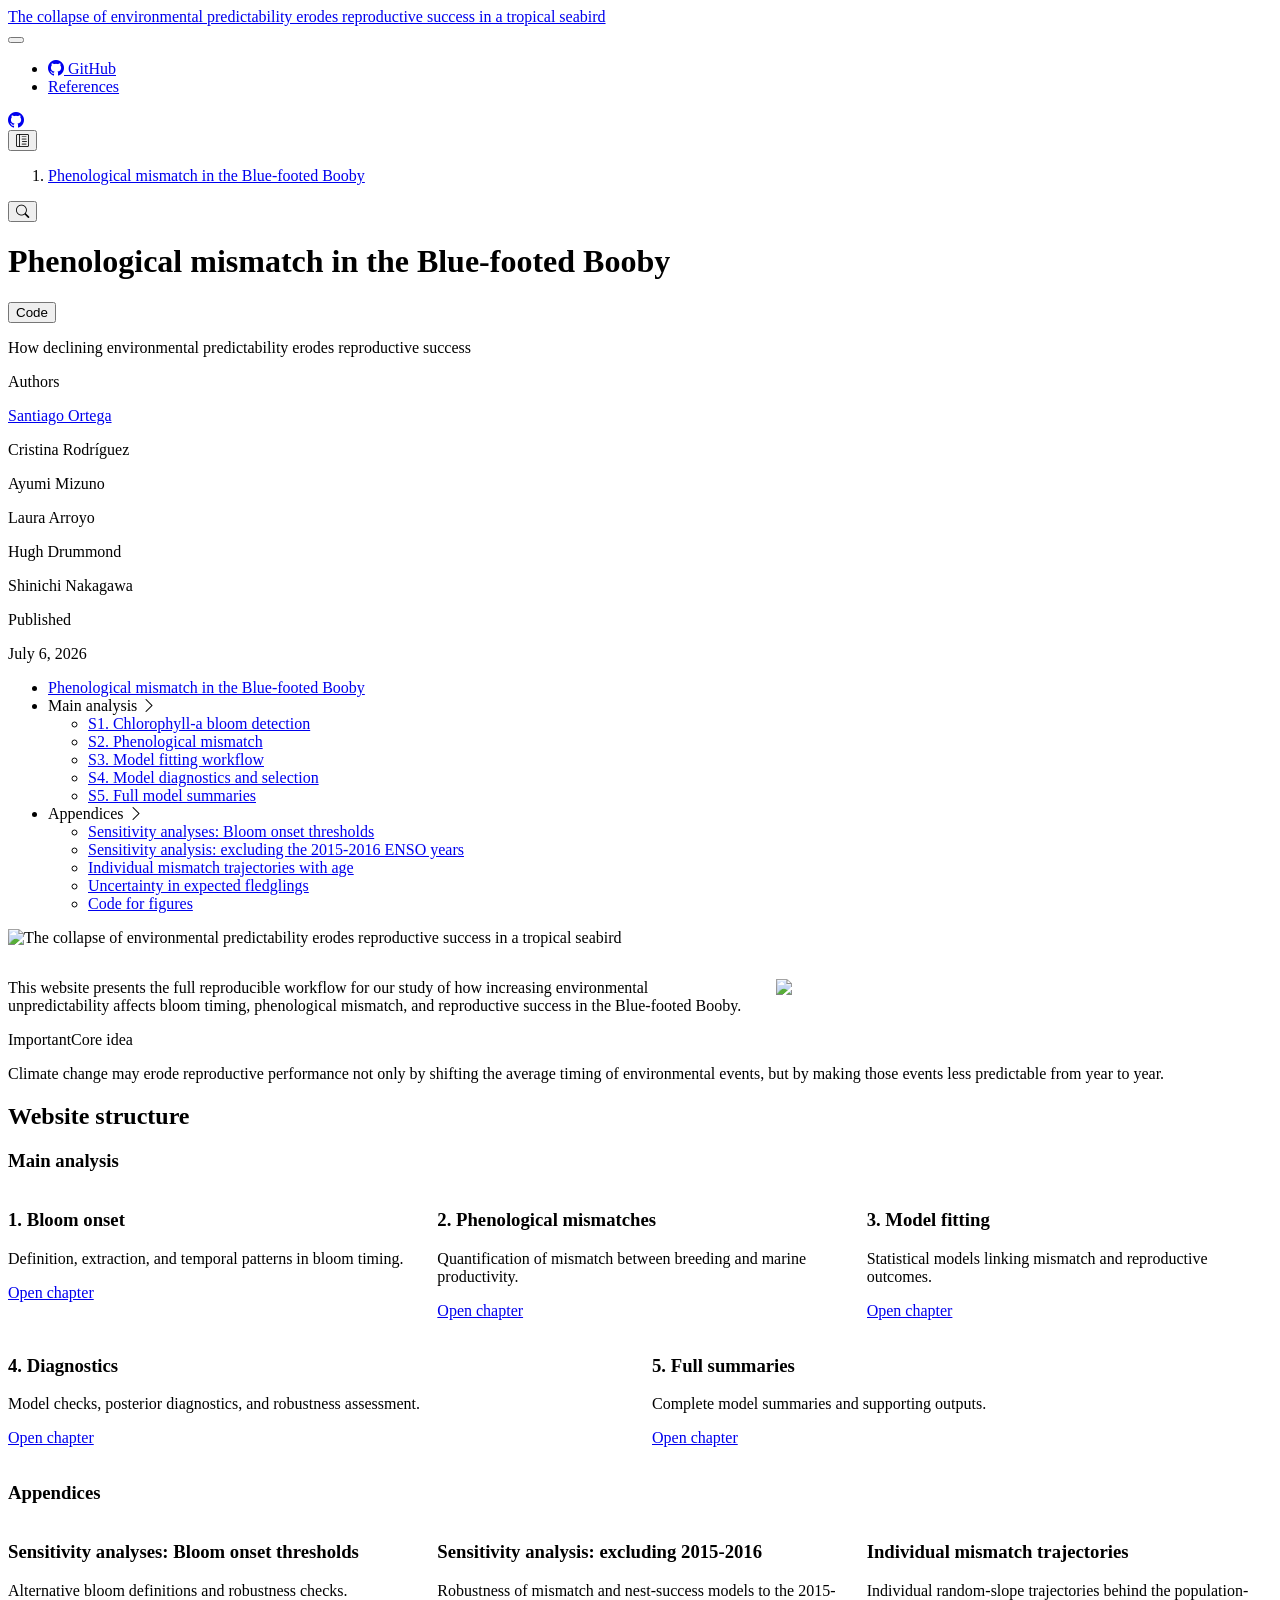
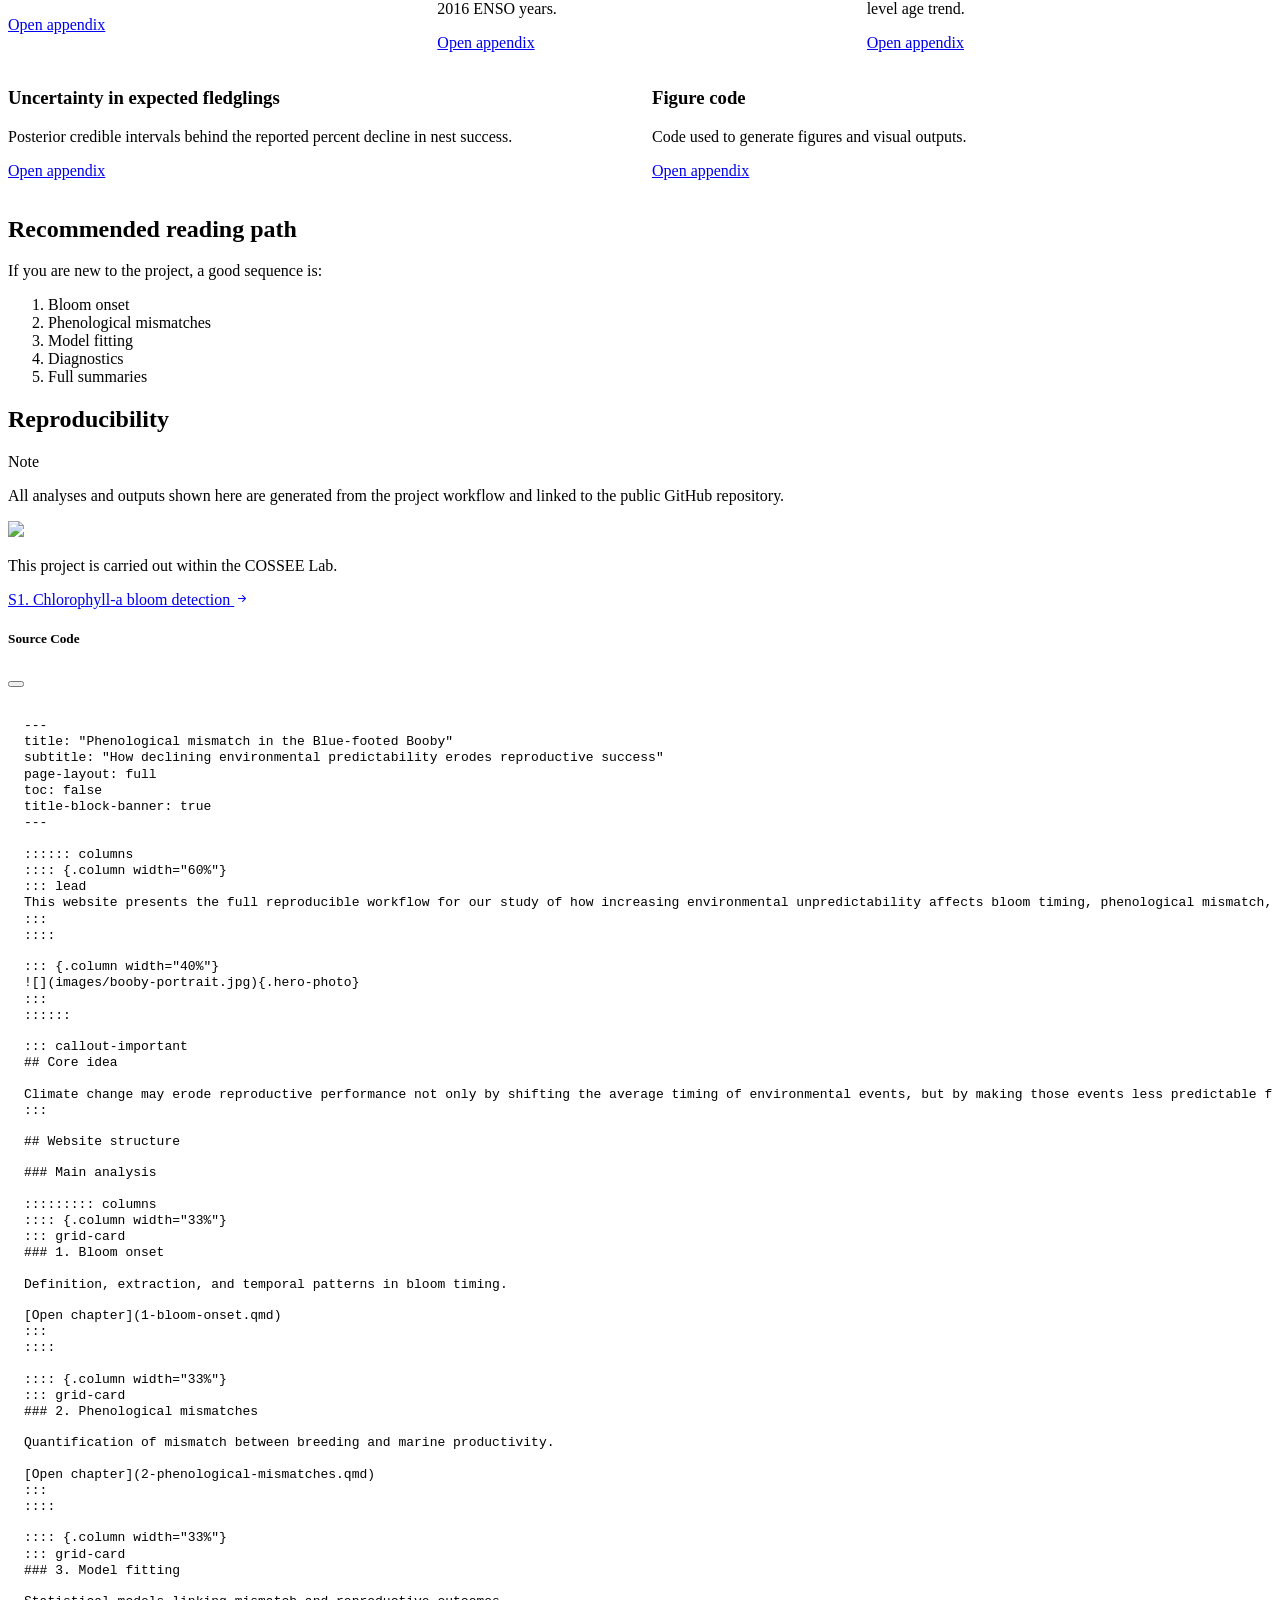
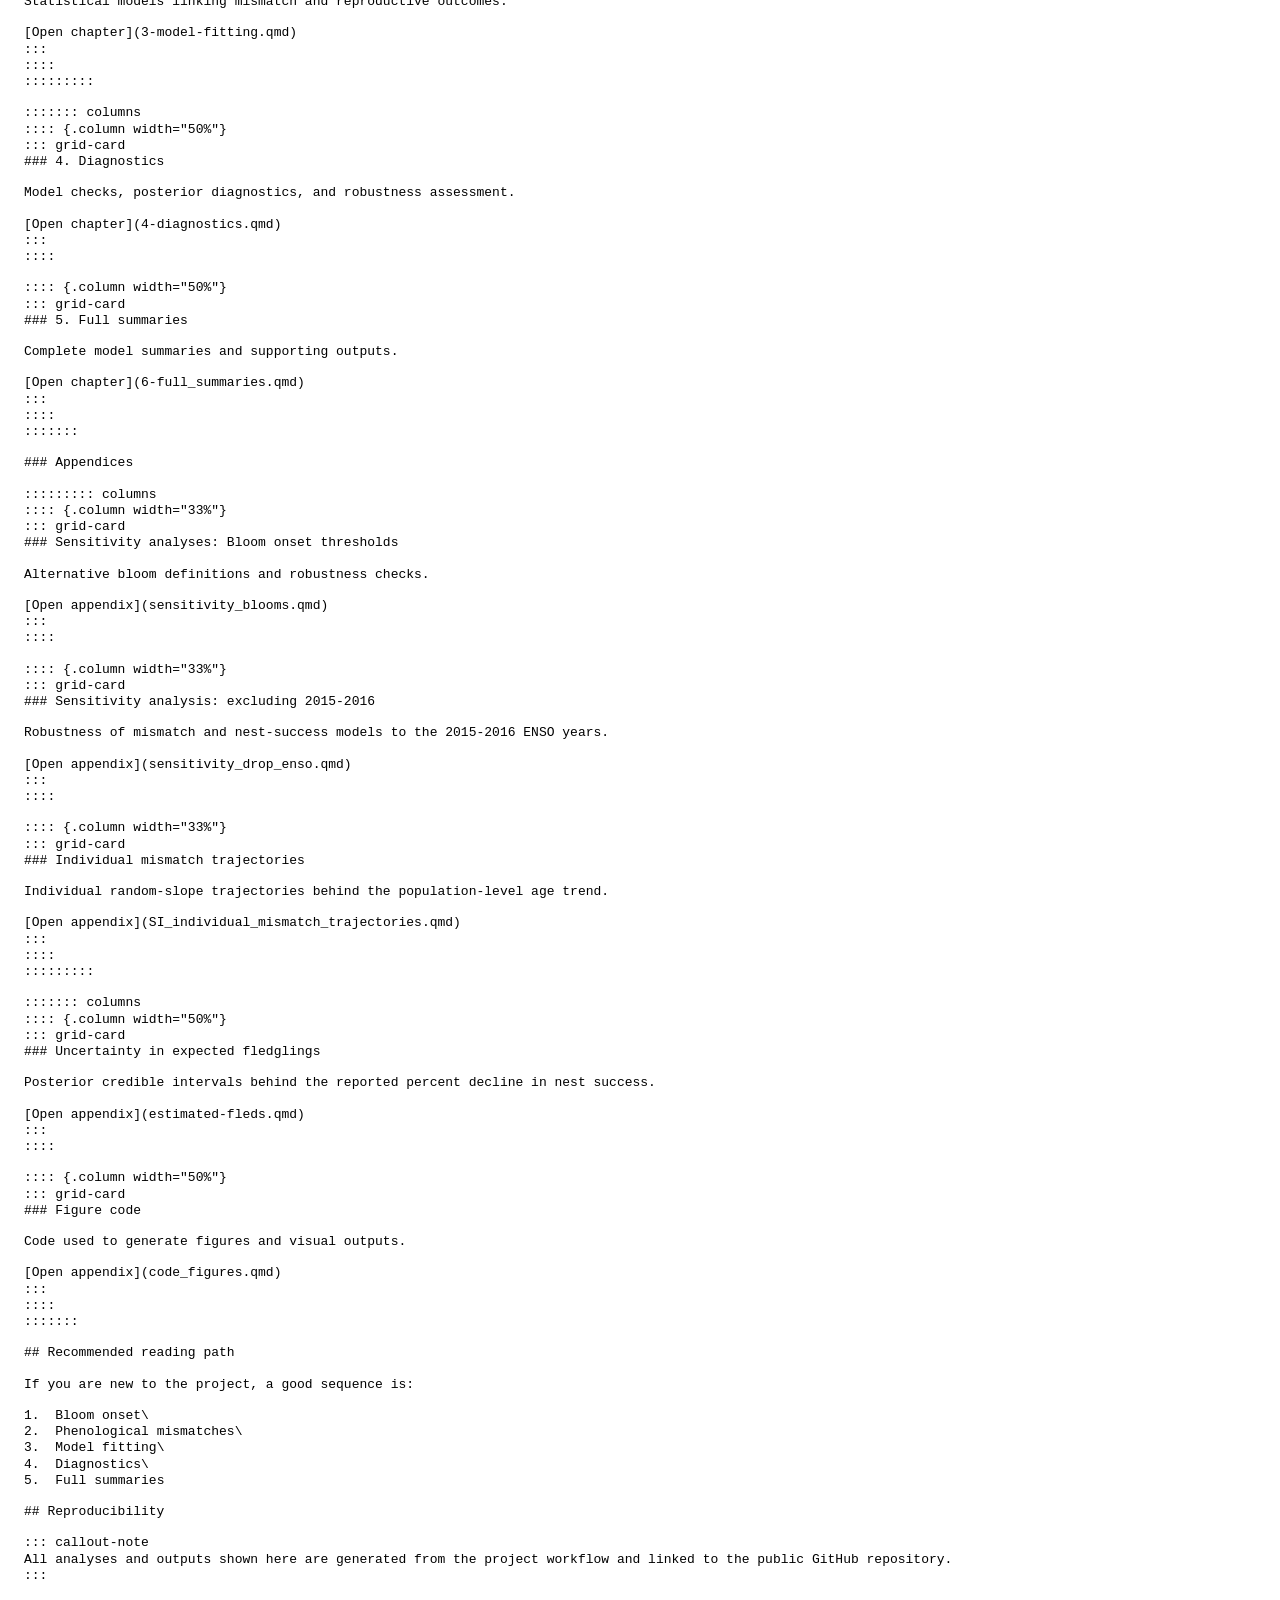
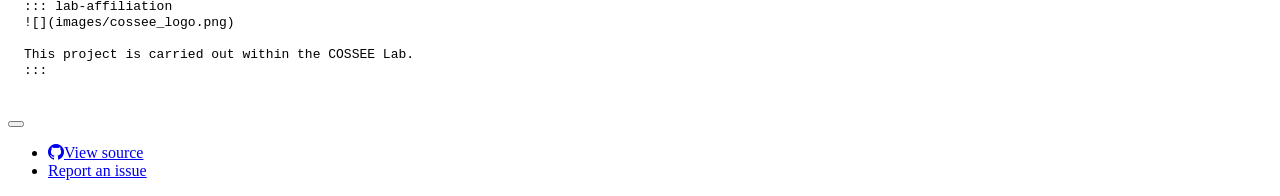
==== commit ea4fdc1e: "Renamed files" ====
--- a/docs/index.html
+++ b/docs/index.html
@@ -452,6 +452,11 @@
 </li>
           <li class="sidebar-item">
   <div class="sidebar-item-container"> 
+  <a href="./estimated-fleds.html" class="sidebar-item-text sidebar-link"><span class="chapter-title">Uncertainty in expected fledglings</span></a>
+  </div>
+</li>
+          <li class="sidebar-item">
+  <div class="sidebar-item-container"> 
   <a href="./code_figures.html" class="sidebar-item-text sidebar-link"><span class="chapter-title">Code for figures</span></a>
   </div>
 </li>
@@ -540,11 +545,32 @@
 <h3 class="anchored" data-anchor-id="appendices">Appendices</h3>
 </section>
 <div class="columns">
-<div class="column" style="width:50%;">
-<section id="sensitivity-analyses" class="level3 grid-card">
-<h3 class="anchored" data-anchor-id="sensitivity-analyses">Sensitivity analyses</h3>
+<div class="column" style="width:33%;">
+<section id="sensitivity-analyses-bloom-onset-thresholds" class="level3 grid-card">
+<h3 class="anchored" data-anchor-id="sensitivity-analyses-bloom-onset-thresholds">Sensitivity analyses: Bloom onset thresholds</h3>
 <p>Alternative bloom definitions and robustness checks.</p>
 <p><a href="./sensitivity_blooms.html">Open appendix</a></p>
+</section>
+</div><div class="column" style="width:33%;">
+<section id="sensitivity-analysis-excluding-2015-2016" class="level3 grid-card">
+<h3 class="anchored" data-anchor-id="sensitivity-analysis-excluding-2015-2016">Sensitivity analysis: excluding 2015-2016</h3>
+<p>Robustness of mismatch and nest-success models to the 2015-2016 ENSO years.</p>
+<p><a href="./sensitivity_drop_enso.html">Open appendix</a></p>
+</section>
+</div><div class="column" style="width:33%;">
+<section id="individual-mismatch-trajectories" class="level3 grid-card">
+<h3 class="anchored" data-anchor-id="individual-mismatch-trajectories">Individual mismatch trajectories</h3>
+<p>Individual random-slope trajectories behind the population-level age trend.</p>
+<p><a href="./SI_individual_mismatch_trajectories.html">Open appendix</a></p>
+</section>
+</div>
+</div>
+<div class="columns">
+<div class="column" style="width:50%;">
+<section id="uncertainty-in-expected-fledglings" class="level3 grid-card">
+<h3 class="anchored" data-anchor-id="uncertainty-in-expected-fledglings">Uncertainty in expected fledglings</h3>
+<p>Posterior credible intervals behind the reported percent decline in nest success.</p>
+<p><a href="./estimated-fleds.html">Open appendix</a></p>
 </section>
 </div><div class="column" style="width:50%;">
 <section id="figure-code" class="level3 grid-card">
@@ -1082,19 +1108,19 @@
 <span id="cb1-6"><a href="#cb1-6" aria-hidden="true" tabindex="-1"></a><span class="an">title-block-banner:</span><span class="co"> true</span></span>
 <span id="cb1-7"><a href="#cb1-7" aria-hidden="true" tabindex="-1"></a><span class="co">---</span></span>
 <span id="cb1-8"><a href="#cb1-8" aria-hidden="true" tabindex="-1"></a></span>
-<span id="cb1-9"><a href="#cb1-9" aria-hidden="true" tabindex="-1"></a>::: {.columns}</span>
-<span id="cb1-10"><a href="#cb1-10" aria-hidden="true" tabindex="-1"></a>::: {.column width="60%"}</span>
-<span id="cb1-11"><a href="#cb1-11" aria-hidden="true" tabindex="-1"></a>::: {.lead}</span>
+<span id="cb1-9"><a href="#cb1-9" aria-hidden="true" tabindex="-1"></a>:::::: columns</span>
+<span id="cb1-10"><a href="#cb1-10" aria-hidden="true" tabindex="-1"></a>:::: {.column width="60%"}</span>
+<span id="cb1-11"><a href="#cb1-11" aria-hidden="true" tabindex="-1"></a>::: lead</span>
 <span id="cb1-12"><a href="#cb1-12" aria-hidden="true" tabindex="-1"></a>This website presents the full reproducible workflow for our study of how increasing environmental unpredictability affects bloom timing, phenological mismatch, and reproductive success in the Blue-footed Booby.</span>
 <span id="cb1-13"><a href="#cb1-13" aria-hidden="true" tabindex="-1"></a>:::</span>
-<span id="cb1-14"><a href="#cb1-14" aria-hidden="true" tabindex="-1"></a>:::</span>
+<span id="cb1-14"><a href="#cb1-14" aria-hidden="true" tabindex="-1"></a>::::</span>
 <span id="cb1-15"><a href="#cb1-15" aria-hidden="true" tabindex="-1"></a></span>
 <span id="cb1-16"><a href="#cb1-16" aria-hidden="true" tabindex="-1"></a>::: {.column width="40%"}</span>
 <span id="cb1-17"><a href="#cb1-17" aria-hidden="true" tabindex="-1"></a><span class="al">![](images/booby-portrait.jpg)</span>{.hero-photo}</span>
 <span id="cb1-18"><a href="#cb1-18" aria-hidden="true" tabindex="-1"></a>:::</span>
-<span id="cb1-19"><a href="#cb1-19" aria-hidden="true" tabindex="-1"></a>:::</span>
+<span id="cb1-19"><a href="#cb1-19" aria-hidden="true" tabindex="-1"></a>::::::</span>
 <span id="cb1-20"><a href="#cb1-20" aria-hidden="true" tabindex="-1"></a></span>
-<span id="cb1-21"><a href="#cb1-21" aria-hidden="true" tabindex="-1"></a>::: {.callout-important}</span>
+<span id="cb1-21"><a href="#cb1-21" aria-hidden="true" tabindex="-1"></a>::: callout-important</span>
 <span id="cb1-22"><a href="#cb1-22" aria-hidden="true" tabindex="-1"></a><span class="fu">## Core idea</span></span>
 <span id="cb1-23"><a href="#cb1-23" aria-hidden="true" tabindex="-1"></a></span>
 <span id="cb1-24"><a href="#cb1-24" aria-hidden="true" tabindex="-1"></a>Climate change may erode reproductive performance not only by shifting the average timing of environmental events, but by making those events less predictable from year to year.</span>
@@ -1104,105 +1130,137 @@
 <span id="cb1-28"><a href="#cb1-28" aria-hidden="true" tabindex="-1"></a></span>
 <span id="cb1-29"><a href="#cb1-29" aria-hidden="true" tabindex="-1"></a><span class="fu">### Main analysis</span></span>
 <span id="cb1-30"><a href="#cb1-30" aria-hidden="true" tabindex="-1"></a></span>
-<span id="cb1-31"><a href="#cb1-31" aria-hidden="true" tabindex="-1"></a>::: {.columns}</span>
-<span id="cb1-32"><a href="#cb1-32" aria-hidden="true" tabindex="-1"></a>::: {.column width="33%"}</span>
-<span id="cb1-33"><a href="#cb1-33" aria-hidden="true" tabindex="-1"></a>::: {.grid-card}</span>
+<span id="cb1-31"><a href="#cb1-31" aria-hidden="true" tabindex="-1"></a>::::::::: columns</span>
+<span id="cb1-32"><a href="#cb1-32" aria-hidden="true" tabindex="-1"></a>:::: {.column width="33%"}</span>
+<span id="cb1-33"><a href="#cb1-33" aria-hidden="true" tabindex="-1"></a>::: grid-card</span>
 <span id="cb1-34"><a href="#cb1-34" aria-hidden="true" tabindex="-1"></a><span class="fu">### 1. Bloom onset</span></span>
 <span id="cb1-35"><a href="#cb1-35" aria-hidden="true" tabindex="-1"></a></span>
 <span id="cb1-36"><a href="#cb1-36" aria-hidden="true" tabindex="-1"></a>Definition, extraction, and temporal patterns in bloom timing.</span>
 <span id="cb1-37"><a href="#cb1-37" aria-hidden="true" tabindex="-1"></a></span>
 <span id="cb1-38"><a href="#cb1-38" aria-hidden="true" tabindex="-1"></a><span class="co">[</span><span class="ot">Open chapter</span><span class="co">](1-bloom-onset.qmd)</span></span>
 <span id="cb1-39"><a href="#cb1-39" aria-hidden="true" tabindex="-1"></a>:::</span>
-<span id="cb1-40"><a href="#cb1-40" aria-hidden="true" tabindex="-1"></a>:::</span>
+<span id="cb1-40"><a href="#cb1-40" aria-hidden="true" tabindex="-1"></a>::::</span>
 <span id="cb1-41"><a href="#cb1-41" aria-hidden="true" tabindex="-1"></a></span>
-<span id="cb1-42"><a href="#cb1-42" aria-hidden="true" tabindex="-1"></a>::: {.column width="33%"}</span>
-<span id="cb1-43"><a href="#cb1-43" aria-hidden="true" tabindex="-1"></a>::: {.grid-card}</span>
+<span id="cb1-42"><a href="#cb1-42" aria-hidden="true" tabindex="-1"></a>:::: {.column width="33%"}</span>
+<span id="cb1-43"><a href="#cb1-43" aria-hidden="true" tabindex="-1"></a>::: grid-card</span>
 <span id="cb1-44"><a href="#cb1-44" aria-hidden="true" tabindex="-1"></a><span class="fu">### 2. Phenological mismatches</span></span>
 <span id="cb1-45"><a href="#cb1-45" aria-hidden="true" tabindex="-1"></a></span>
 <span id="cb1-46"><a href="#cb1-46" aria-hidden="true" tabindex="-1"></a>Quantification of mismatch between breeding and marine productivity.</span>
 <span id="cb1-47"><a href="#cb1-47" aria-hidden="true" tabindex="-1"></a></span>
 <span id="cb1-48"><a href="#cb1-48" aria-hidden="true" tabindex="-1"></a><span class="co">[</span><span class="ot">Open chapter</span><span class="co">](2-phenological-mismatches.qmd)</span></span>
 <span id="cb1-49"><a href="#cb1-49" aria-hidden="true" tabindex="-1"></a>:::</span>
-<span id="cb1-50"><a href="#cb1-50" aria-hidden="true" tabindex="-1"></a>:::</span>
+<span id="cb1-50"><a href="#cb1-50" aria-hidden="true" tabindex="-1"></a>::::</span>
 <span id="cb1-51"><a href="#cb1-51" aria-hidden="true" tabindex="-1"></a></span>
-<span id="cb1-52"><a href="#cb1-52" aria-hidden="true" tabindex="-1"></a>::: {.column width="33%"}</span>
-<span id="cb1-53"><a href="#cb1-53" aria-hidden="true" tabindex="-1"></a>::: {.grid-card}</span>
+<span id="cb1-52"><a href="#cb1-52" aria-hidden="true" tabindex="-1"></a>:::: {.column width="33%"}</span>
+<span id="cb1-53"><a href="#cb1-53" aria-hidden="true" tabindex="-1"></a>::: grid-card</span>
 <span id="cb1-54"><a href="#cb1-54" aria-hidden="true" tabindex="-1"></a><span class="fu">### 3. Model fitting</span></span>
 <span id="cb1-55"><a href="#cb1-55" aria-hidden="true" tabindex="-1"></a></span>
 <span id="cb1-56"><a href="#cb1-56" aria-hidden="true" tabindex="-1"></a>Statistical models linking mismatch and reproductive outcomes.</span>
 <span id="cb1-57"><a href="#cb1-57" aria-hidden="true" tabindex="-1"></a></span>
 <span id="cb1-58"><a href="#cb1-58" aria-hidden="true" tabindex="-1"></a><span class="co">[</span><span class="ot">Open chapter</span><span class="co">](3-model-fitting.qmd)</span></span>
 <span id="cb1-59"><a href="#cb1-59" aria-hidden="true" tabindex="-1"></a>:::</span>
-<span id="cb1-60"><a href="#cb1-60" aria-hidden="true" tabindex="-1"></a>:::</span>
-<span id="cb1-61"><a href="#cb1-61" aria-hidden="true" tabindex="-1"></a>:::</span>
+<span id="cb1-60"><a href="#cb1-60" aria-hidden="true" tabindex="-1"></a>::::</span>
+<span id="cb1-61"><a href="#cb1-61" aria-hidden="true" tabindex="-1"></a>:::::::::</span>
 <span id="cb1-62"><a href="#cb1-62" aria-hidden="true" tabindex="-1"></a></span>
-<span id="cb1-63"><a href="#cb1-63" aria-hidden="true" tabindex="-1"></a>::: {.columns}</span>
-<span id="cb1-64"><a href="#cb1-64" aria-hidden="true" tabindex="-1"></a>::: {.column width="50%"}</span>
-<span id="cb1-65"><a href="#cb1-65" aria-hidden="true" tabindex="-1"></a>::: {.grid-card}</span>
+<span id="cb1-63"><a href="#cb1-63" aria-hidden="true" tabindex="-1"></a>::::::: columns</span>
+<span id="cb1-64"><a href="#cb1-64" aria-hidden="true" tabindex="-1"></a>:::: {.column width="50%"}</span>
+<span id="cb1-65"><a href="#cb1-65" aria-hidden="true" tabindex="-1"></a>::: grid-card</span>
 <span id="cb1-66"><a href="#cb1-66" aria-hidden="true" tabindex="-1"></a><span class="fu">### 4. Diagnostics</span></span>
 <span id="cb1-67"><a href="#cb1-67" aria-hidden="true" tabindex="-1"></a></span>
 <span id="cb1-68"><a href="#cb1-68" aria-hidden="true" tabindex="-1"></a>Model checks, posterior diagnostics, and robustness assessment.</span>
 <span id="cb1-69"><a href="#cb1-69" aria-hidden="true" tabindex="-1"></a></span>
 <span id="cb1-70"><a href="#cb1-70" aria-hidden="true" tabindex="-1"></a><span class="co">[</span><span class="ot">Open chapter</span><span class="co">](4-diagnostics.qmd)</span></span>
 <span id="cb1-71"><a href="#cb1-71" aria-hidden="true" tabindex="-1"></a>:::</span>
-<span id="cb1-72"><a href="#cb1-72" aria-hidden="true" tabindex="-1"></a>:::</span>
+<span id="cb1-72"><a href="#cb1-72" aria-hidden="true" tabindex="-1"></a>::::</span>
 <span id="cb1-73"><a href="#cb1-73" aria-hidden="true" tabindex="-1"></a></span>
-<span id="cb1-74"><a href="#cb1-74" aria-hidden="true" tabindex="-1"></a>::: {.column width="50%"}</span>
-<span id="cb1-75"><a href="#cb1-75" aria-hidden="true" tabindex="-1"></a>::: {.grid-card}</span>
+<span id="cb1-74"><a href="#cb1-74" aria-hidden="true" tabindex="-1"></a>:::: {.column width="50%"}</span>
+<span id="cb1-75"><a href="#cb1-75" aria-hidden="true" tabindex="-1"></a>::: grid-card</span>
 <span id="cb1-76"><a href="#cb1-76" aria-hidden="true" tabindex="-1"></a><span class="fu">### 5. Full summaries</span></span>
 <span id="cb1-77"><a href="#cb1-77" aria-hidden="true" tabindex="-1"></a></span>
 <span id="cb1-78"><a href="#cb1-78" aria-hidden="true" tabindex="-1"></a>Complete model summaries and supporting outputs.</span>
 <span id="cb1-79"><a href="#cb1-79" aria-hidden="true" tabindex="-1"></a></span>
 <span id="cb1-80"><a href="#cb1-80" aria-hidden="true" tabindex="-1"></a><span class="co">[</span><span class="ot">Open chapter</span><span class="co">](6-full_summaries.qmd)</span></span>
 <span id="cb1-81"><a href="#cb1-81" aria-hidden="true" tabindex="-1"></a>:::</span>
-<span id="cb1-82"><a href="#cb1-82" aria-hidden="true" tabindex="-1"></a>:::</span>
-<span id="cb1-83"><a href="#cb1-83" aria-hidden="true" tabindex="-1"></a>:::</span>
+<span id="cb1-82"><a href="#cb1-82" aria-hidden="true" tabindex="-1"></a>::::</span>
+<span id="cb1-83"><a href="#cb1-83" aria-hidden="true" tabindex="-1"></a>:::::::</span>
 <span id="cb1-84"><a href="#cb1-84" aria-hidden="true" tabindex="-1"></a></span>
 <span id="cb1-85"><a href="#cb1-85" aria-hidden="true" tabindex="-1"></a><span class="fu">### Appendices</span></span>
 <span id="cb1-86"><a href="#cb1-86" aria-hidden="true" tabindex="-1"></a></span>
-<span id="cb1-87"><a href="#cb1-87" aria-hidden="true" tabindex="-1"></a>::: {.columns}</span>
-<span id="cb1-88"><a href="#cb1-88" aria-hidden="true" tabindex="-1"></a>::: {.column width="50%"}</span>
-<span id="cb1-89"><a href="#cb1-89" aria-hidden="true" tabindex="-1"></a>::: {.grid-card}</span>
-<span id="cb1-90"><a href="#cb1-90" aria-hidden="true" tabindex="-1"></a><span class="fu">### Sensitivity analyses</span></span>
+<span id="cb1-87"><a href="#cb1-87" aria-hidden="true" tabindex="-1"></a>::::::::: columns</span>
+<span id="cb1-88"><a href="#cb1-88" aria-hidden="true" tabindex="-1"></a>:::: {.column width="33%"}</span>
+<span id="cb1-89"><a href="#cb1-89" aria-hidden="true" tabindex="-1"></a>::: grid-card</span>
+<span id="cb1-90"><a href="#cb1-90" aria-hidden="true" tabindex="-1"></a><span class="fu">### Sensitivity analyses: Bloom onset thresholds</span></span>
 <span id="cb1-91"><a href="#cb1-91" aria-hidden="true" tabindex="-1"></a></span>
 <span id="cb1-92"><a href="#cb1-92" aria-hidden="true" tabindex="-1"></a>Alternative bloom definitions and robustness checks.</span>
 <span id="cb1-93"><a href="#cb1-93" aria-hidden="true" tabindex="-1"></a></span>
 <span id="cb1-94"><a href="#cb1-94" aria-hidden="true" tabindex="-1"></a><span class="co">[</span><span class="ot">Open appendix</span><span class="co">](sensitivity_blooms.qmd)</span></span>
 <span id="cb1-95"><a href="#cb1-95" aria-hidden="true" tabindex="-1"></a>:::</span>
-<span id="cb1-96"><a href="#cb1-96" aria-hidden="true" tabindex="-1"></a>:::</span>
+<span id="cb1-96"><a href="#cb1-96" aria-hidden="true" tabindex="-1"></a>::::</span>
 <span id="cb1-97"><a href="#cb1-97" aria-hidden="true" tabindex="-1"></a></span>
-<span id="cb1-98"><a href="#cb1-98" aria-hidden="true" tabindex="-1"></a>::: {.column width="50%"}</span>
-<span id="cb1-99"><a href="#cb1-99" aria-hidden="true" tabindex="-1"></a>::: {.grid-card}</span>
-<span id="cb1-100"><a href="#cb1-100" aria-hidden="true" tabindex="-1"></a><span class="fu">### Figure code</span></span>
+<span id="cb1-98"><a href="#cb1-98" aria-hidden="true" tabindex="-1"></a>:::: {.column width="33%"}</span>
+<span id="cb1-99"><a href="#cb1-99" aria-hidden="true" tabindex="-1"></a>::: grid-card</span>
+<span id="cb1-100"><a href="#cb1-100" aria-hidden="true" tabindex="-1"></a><span class="fu">### Sensitivity analysis: excluding 2015-2016</span></span>
 <span id="cb1-101"><a href="#cb1-101" aria-hidden="true" tabindex="-1"></a></span>
-<span id="cb1-102"><a href="#cb1-102" aria-hidden="true" tabindex="-1"></a>Code used to generate figures and visual outputs.</span>
+<span id="cb1-102"><a href="#cb1-102" aria-hidden="true" tabindex="-1"></a>Robustness of mismatch and nest-success models to the 2015-2016 ENSO years.</span>
 <span id="cb1-103"><a href="#cb1-103" aria-hidden="true" tabindex="-1"></a></span>
-<span id="cb1-104"><a href="#cb1-104" aria-hidden="true" tabindex="-1"></a><span class="co">[</span><span class="ot">Open appendix</span><span class="co">](code_figures.qmd)</span></span>
+<span id="cb1-104"><a href="#cb1-104" aria-hidden="true" tabindex="-1"></a><span class="co">[</span><span class="ot">Open appendix</span><span class="co">](sensitivity_drop_enso.qmd)</span></span>
 <span id="cb1-105"><a href="#cb1-105" aria-hidden="true" tabindex="-1"></a>:::</span>
-<span id="cb1-106"><a href="#cb1-106" aria-hidden="true" tabindex="-1"></a>:::</span>
-<span id="cb1-107"><a href="#cb1-107" aria-hidden="true" tabindex="-1"></a>:::</span>
-<span id="cb1-108"><a href="#cb1-108" aria-hidden="true" tabindex="-1"></a></span>
-<span id="cb1-109"><a href="#cb1-109" aria-hidden="true" tabindex="-1"></a><span class="fu">## Recommended reading path</span></span>
-<span id="cb1-110"><a href="#cb1-110" aria-hidden="true" tabindex="-1"></a></span>
-<span id="cb1-111"><a href="#cb1-111" aria-hidden="true" tabindex="-1"></a>If you are new to the project, a good sequence is:</span>
-<span id="cb1-112"><a href="#cb1-112" aria-hidden="true" tabindex="-1"></a></span>
-<span id="cb1-113"><a href="#cb1-113" aria-hidden="true" tabindex="-1"></a><span class="ss">1. </span>Bloom onset  </span>
-<span id="cb1-114"><a href="#cb1-114" aria-hidden="true" tabindex="-1"></a><span class="ss">2. </span>Phenological mismatches  </span>
-<span id="cb1-115"><a href="#cb1-115" aria-hidden="true" tabindex="-1"></a><span class="ss">3. </span>Model fitting  </span>
-<span id="cb1-116"><a href="#cb1-116" aria-hidden="true" tabindex="-1"></a><span class="ss">4. </span>Diagnostics  </span>
-<span id="cb1-117"><a href="#cb1-117" aria-hidden="true" tabindex="-1"></a><span class="ss">5. </span>Full summaries  </span>
+<span id="cb1-106"><a href="#cb1-106" aria-hidden="true" tabindex="-1"></a>::::</span>
+<span id="cb1-107"><a href="#cb1-107" aria-hidden="true" tabindex="-1"></a></span>
+<span id="cb1-108"><a href="#cb1-108" aria-hidden="true" tabindex="-1"></a>:::: {.column width="33%"}</span>
+<span id="cb1-109"><a href="#cb1-109" aria-hidden="true" tabindex="-1"></a>::: grid-card</span>
+<span id="cb1-110"><a href="#cb1-110" aria-hidden="true" tabindex="-1"></a><span class="fu">### Individual mismatch trajectories</span></span>
+<span id="cb1-111"><a href="#cb1-111" aria-hidden="true" tabindex="-1"></a></span>
+<span id="cb1-112"><a href="#cb1-112" aria-hidden="true" tabindex="-1"></a>Individual random-slope trajectories behind the population-level age trend.</span>
+<span id="cb1-113"><a href="#cb1-113" aria-hidden="true" tabindex="-1"></a></span>
+<span id="cb1-114"><a href="#cb1-114" aria-hidden="true" tabindex="-1"></a><span class="co">[</span><span class="ot">Open appendix</span><span class="co">](SI_individual_mismatch_trajectories.qmd)</span></span>
+<span id="cb1-115"><a href="#cb1-115" aria-hidden="true" tabindex="-1"></a>:::</span>
+<span id="cb1-116"><a href="#cb1-116" aria-hidden="true" tabindex="-1"></a>::::</span>
+<span id="cb1-117"><a href="#cb1-117" aria-hidden="true" tabindex="-1"></a>:::::::::</span>
 <span id="cb1-118"><a href="#cb1-118" aria-hidden="true" tabindex="-1"></a></span>
-<span id="cb1-119"><a href="#cb1-119" aria-hidden="true" tabindex="-1"></a><span class="fu">## Reproducibility</span></span>
-<span id="cb1-120"><a href="#cb1-120" aria-hidden="true" tabindex="-1"></a></span>
-<span id="cb1-121"><a href="#cb1-121" aria-hidden="true" tabindex="-1"></a>::: {.callout-note}</span>
-<span id="cb1-122"><a href="#cb1-122" aria-hidden="true" tabindex="-1"></a>All analyses and outputs shown here are generated from the project workflow and linked to the public GitHub repository.</span>
-<span id="cb1-123"><a href="#cb1-123" aria-hidden="true" tabindex="-1"></a>:::</span>
-<span id="cb1-124"><a href="#cb1-124" aria-hidden="true" tabindex="-1"></a></span>
-<span id="cb1-125"><a href="#cb1-125" aria-hidden="true" tabindex="-1"></a>::: {.lab-affiliation}</span>
-<span id="cb1-126"><a href="#cb1-126" aria-hidden="true" tabindex="-1"></a><span class="al">![](images/cossee_logo.png)</span></span>
-<span id="cb1-127"><a href="#cb1-127" aria-hidden="true" tabindex="-1"></a></span>
-<span id="cb1-128"><a href="#cb1-128" aria-hidden="true" tabindex="-1"></a>This project is carried out within the COSSEE Lab.</span>
-<span id="cb1-129"><a href="#cb1-129" aria-hidden="true" tabindex="-1"></a>:::</span></code></pre></div><button title="Copy to Clipboard" class="code-copy-button" data-in-quarto-modal=""><i class="bi"></i></button></div>
+<span id="cb1-119"><a href="#cb1-119" aria-hidden="true" tabindex="-1"></a>::::::: columns</span>
+<span id="cb1-120"><a href="#cb1-120" aria-hidden="true" tabindex="-1"></a>:::: {.column width="50%"}</span>
+<span id="cb1-121"><a href="#cb1-121" aria-hidden="true" tabindex="-1"></a>::: grid-card</span>
+<span id="cb1-122"><a href="#cb1-122" aria-hidden="true" tabindex="-1"></a><span class="fu">### Uncertainty in expected fledglings</span></span>
+<span id="cb1-123"><a href="#cb1-123" aria-hidden="true" tabindex="-1"></a></span>
+<span id="cb1-124"><a href="#cb1-124" aria-hidden="true" tabindex="-1"></a>Posterior credible intervals behind the reported percent decline in nest success.</span>
+<span id="cb1-125"><a href="#cb1-125" aria-hidden="true" tabindex="-1"></a></span>
+<span id="cb1-126"><a href="#cb1-126" aria-hidden="true" tabindex="-1"></a><span class="co">[</span><span class="ot">Open appendix</span><span class="co">](estimated-fleds.qmd)</span></span>
+<span id="cb1-127"><a href="#cb1-127" aria-hidden="true" tabindex="-1"></a>:::</span>
+<span id="cb1-128"><a href="#cb1-128" aria-hidden="true" tabindex="-1"></a>::::</span>
+<span id="cb1-129"><a href="#cb1-129" aria-hidden="true" tabindex="-1"></a></span>
+<span id="cb1-130"><a href="#cb1-130" aria-hidden="true" tabindex="-1"></a>:::: {.column width="50%"}</span>
+<span id="cb1-131"><a href="#cb1-131" aria-hidden="true" tabindex="-1"></a>::: grid-card</span>
+<span id="cb1-132"><a href="#cb1-132" aria-hidden="true" tabindex="-1"></a><span class="fu">### Figure code</span></span>
+<span id="cb1-133"><a href="#cb1-133" aria-hidden="true" tabindex="-1"></a></span>
+<span id="cb1-134"><a href="#cb1-134" aria-hidden="true" tabindex="-1"></a>Code used to generate figures and visual outputs.</span>
+<span id="cb1-135"><a href="#cb1-135" aria-hidden="true" tabindex="-1"></a></span>
+<span id="cb1-136"><a href="#cb1-136" aria-hidden="true" tabindex="-1"></a><span class="co">[</span><span class="ot">Open appendix</span><span class="co">](code_figures.qmd)</span></span>
+<span id="cb1-137"><a href="#cb1-137" aria-hidden="true" tabindex="-1"></a>:::</span>
+<span id="cb1-138"><a href="#cb1-138" aria-hidden="true" tabindex="-1"></a>::::</span>
+<span id="cb1-139"><a href="#cb1-139" aria-hidden="true" tabindex="-1"></a>:::::::</span>
+<span id="cb1-140"><a href="#cb1-140" aria-hidden="true" tabindex="-1"></a></span>
+<span id="cb1-141"><a href="#cb1-141" aria-hidden="true" tabindex="-1"></a><span class="fu">## Recommended reading path</span></span>
+<span id="cb1-142"><a href="#cb1-142" aria-hidden="true" tabindex="-1"></a></span>
+<span id="cb1-143"><a href="#cb1-143" aria-hidden="true" tabindex="-1"></a>If you are new to the project, a good sequence is:</span>
+<span id="cb1-144"><a href="#cb1-144" aria-hidden="true" tabindex="-1"></a></span>
+<span id="cb1-145"><a href="#cb1-145" aria-hidden="true" tabindex="-1"></a><span class="ss">1.  </span>Bloom onset\</span>
+<span id="cb1-146"><a href="#cb1-146" aria-hidden="true" tabindex="-1"></a><span class="ss">2.  </span>Phenological mismatches\</span>
+<span id="cb1-147"><a href="#cb1-147" aria-hidden="true" tabindex="-1"></a><span class="ss">3.  </span>Model fitting\</span>
+<span id="cb1-148"><a href="#cb1-148" aria-hidden="true" tabindex="-1"></a><span class="ss">4.  </span>Diagnostics\</span>
+<span id="cb1-149"><a href="#cb1-149" aria-hidden="true" tabindex="-1"></a><span class="ss">5.  </span>Full summaries</span>
+<span id="cb1-150"><a href="#cb1-150" aria-hidden="true" tabindex="-1"></a></span>
+<span id="cb1-151"><a href="#cb1-151" aria-hidden="true" tabindex="-1"></a><span class="fu">## Reproducibility</span></span>
+<span id="cb1-152"><a href="#cb1-152" aria-hidden="true" tabindex="-1"></a></span>
+<span id="cb1-153"><a href="#cb1-153" aria-hidden="true" tabindex="-1"></a>::: callout-note</span>
+<span id="cb1-154"><a href="#cb1-154" aria-hidden="true" tabindex="-1"></a>All analyses and outputs shown here are generated from the project workflow and linked to the public GitHub repository.</span>
+<span id="cb1-155"><a href="#cb1-155" aria-hidden="true" tabindex="-1"></a>:::</span>
+<span id="cb1-156"><a href="#cb1-156" aria-hidden="true" tabindex="-1"></a></span>
+<span id="cb1-157"><a href="#cb1-157" aria-hidden="true" tabindex="-1"></a>::: lab-affiliation</span>
+<span id="cb1-158"><a href="#cb1-158" aria-hidden="true" tabindex="-1"></a><span class="al">![](images/cossee_logo.png)</span></span>
+<span id="cb1-159"><a href="#cb1-159" aria-hidden="true" tabindex="-1"></a></span>
+<span id="cb1-160"><a href="#cb1-160" aria-hidden="true" tabindex="-1"></a>This project is carried out within the COSSEE Lab.</span>
+<span id="cb1-161"><a href="#cb1-161" aria-hidden="true" tabindex="-1"></a>:::</span></code></pre></div><button title="Copy to Clipboard" class="code-copy-button" data-in-quarto-modal=""><i class="bi"></i></button></div>
 </div></div></div></div></div>
 </div> <!-- /content -->
 
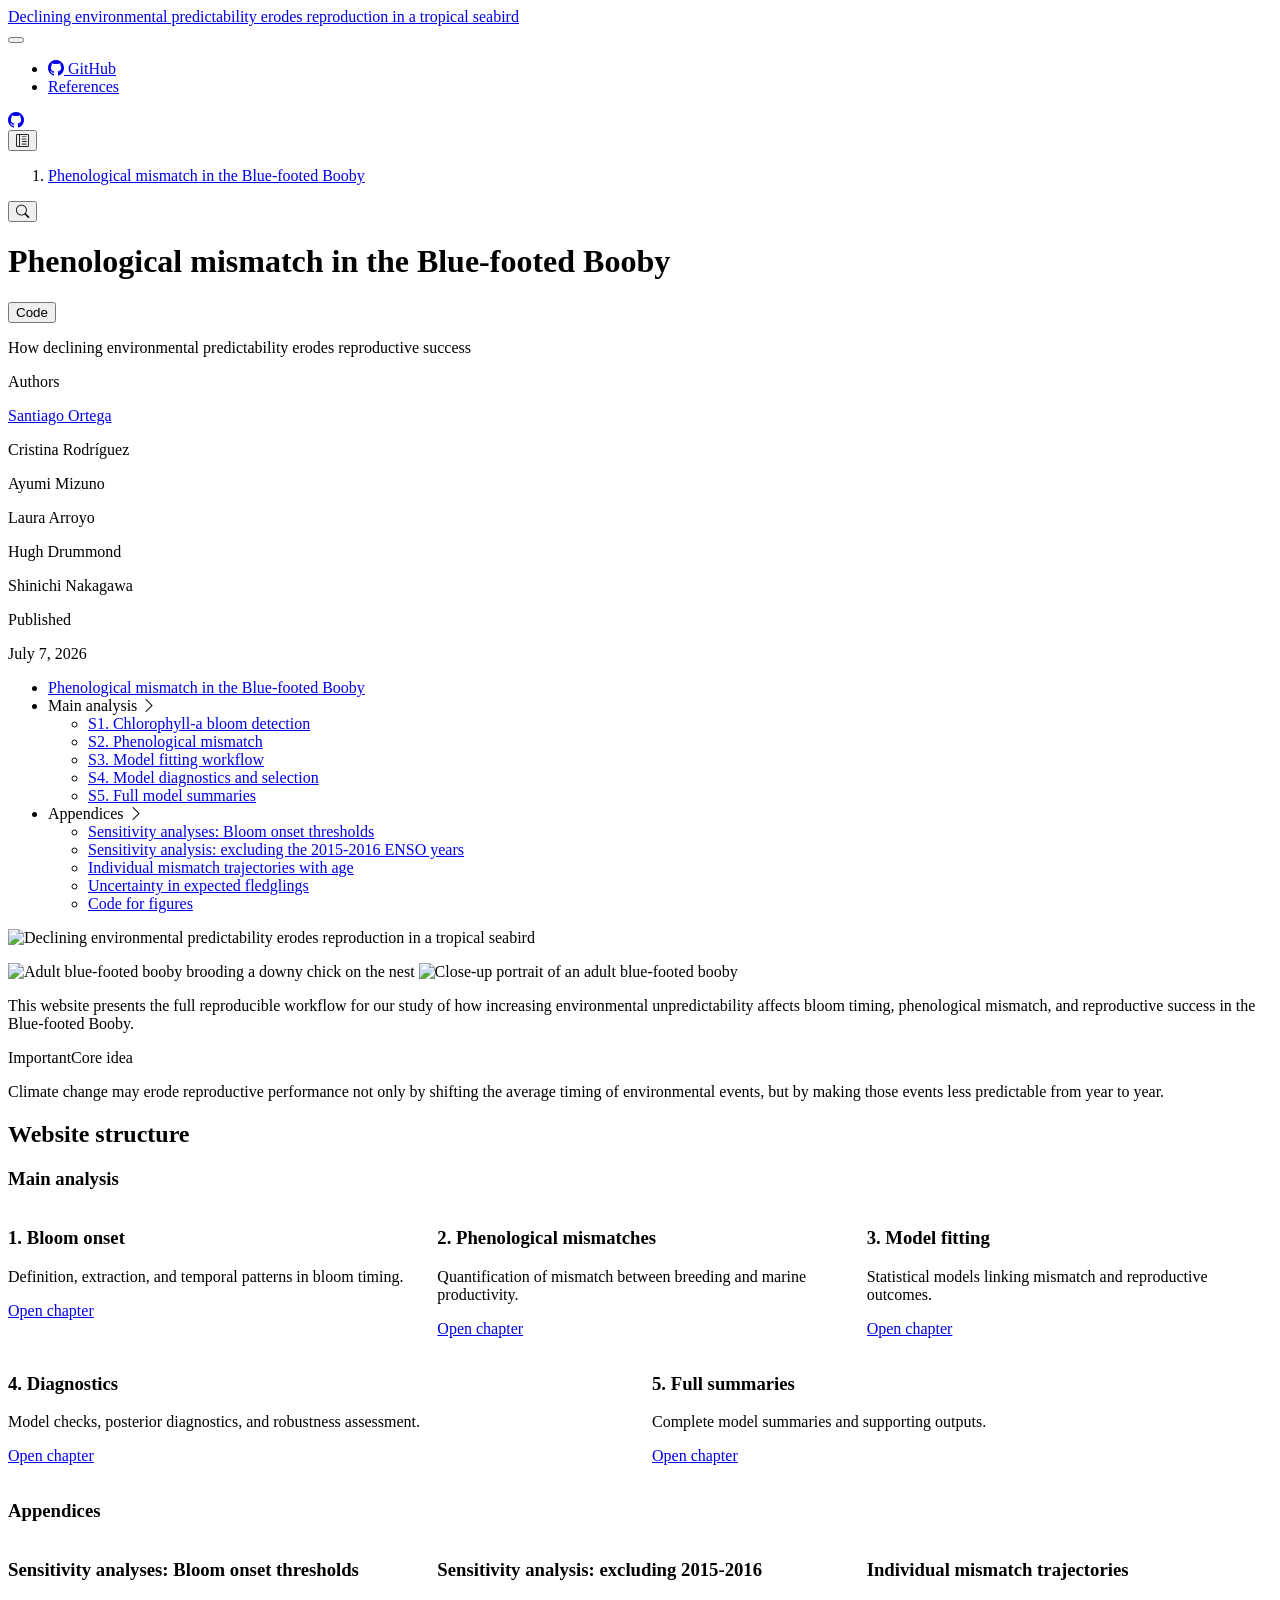
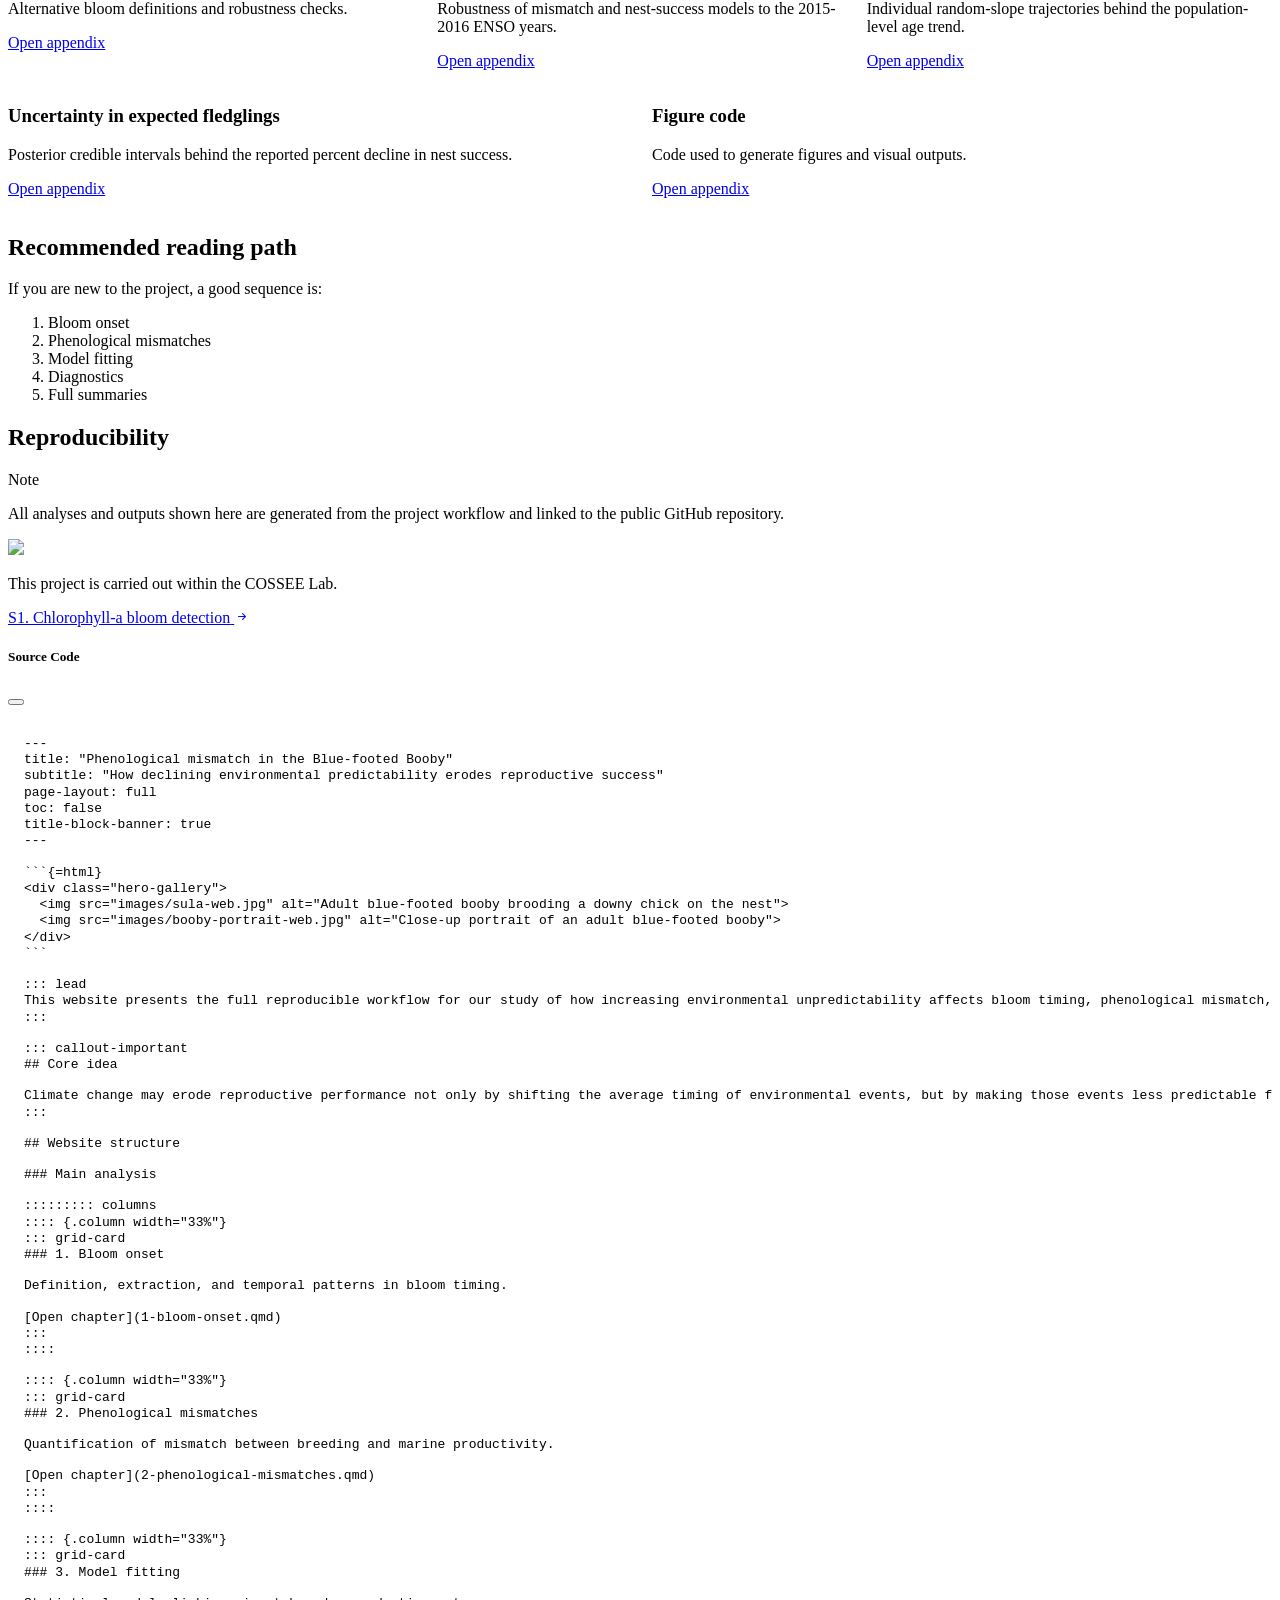
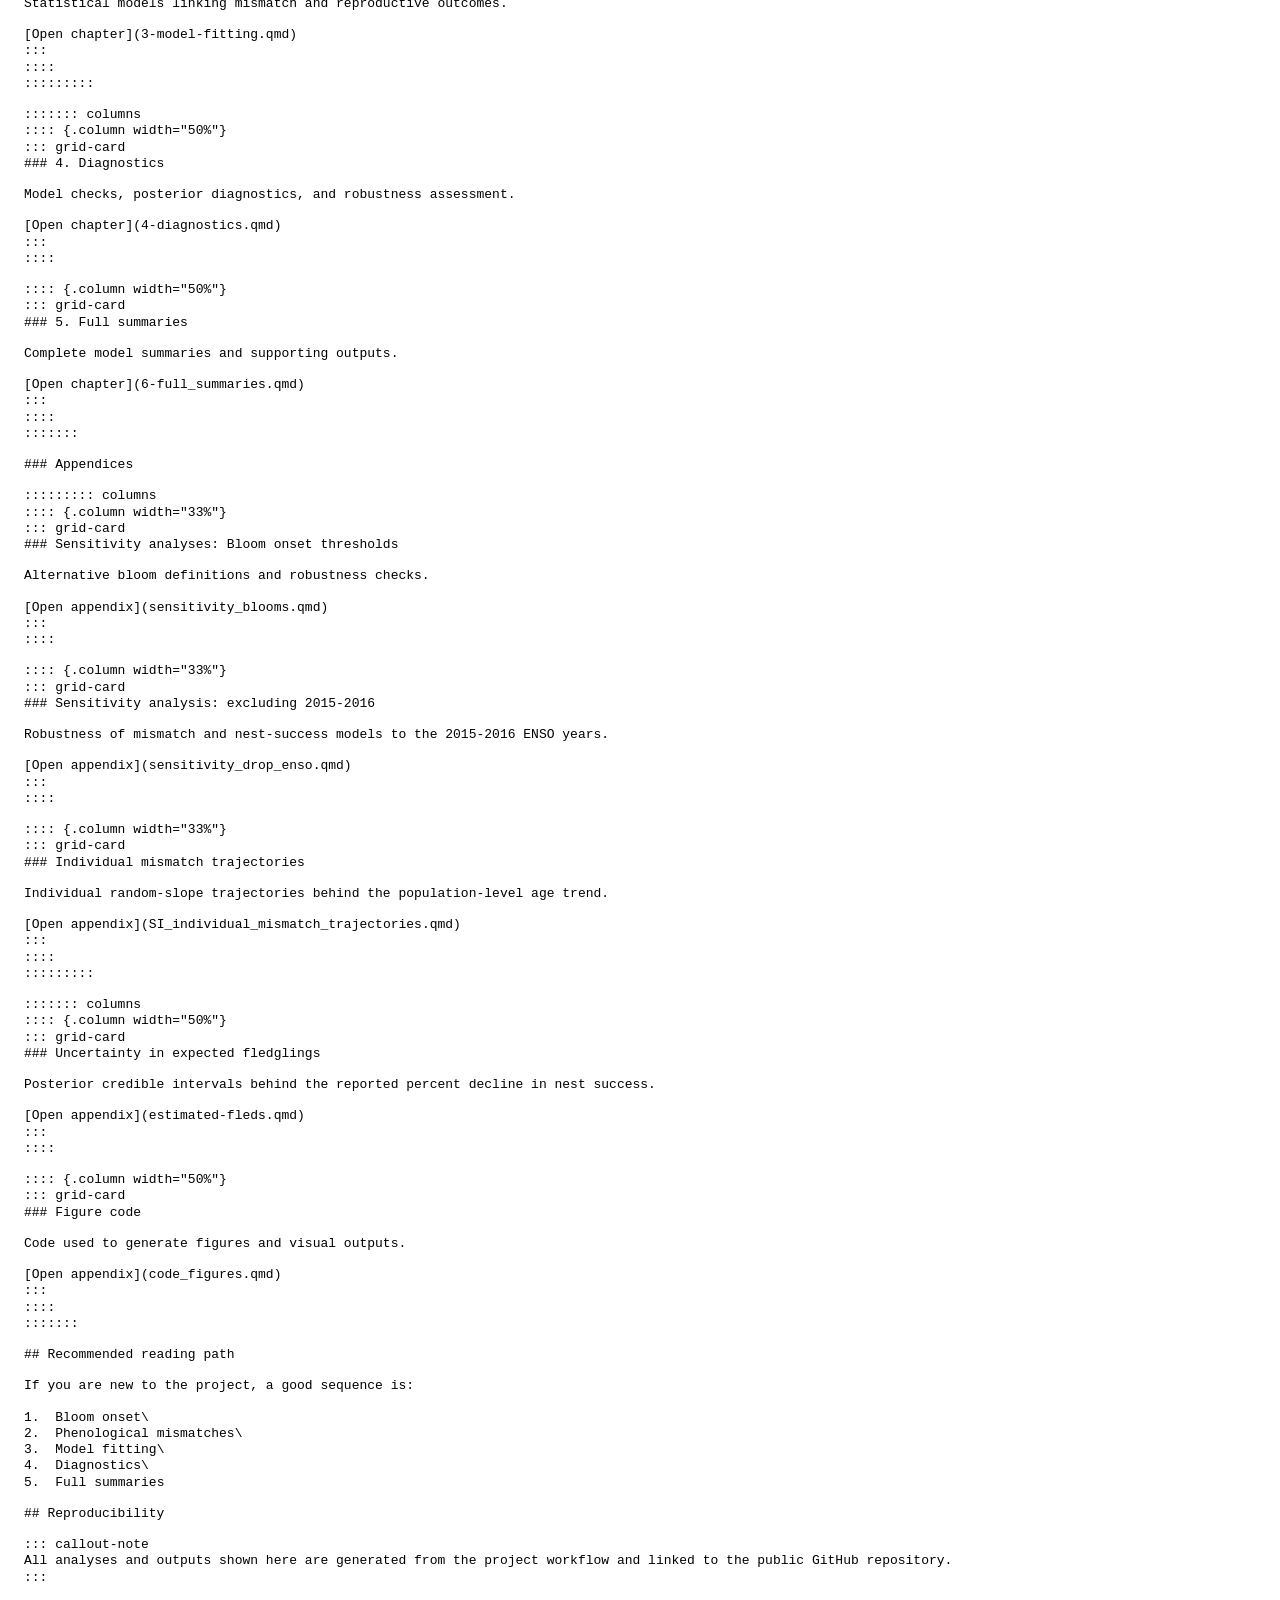
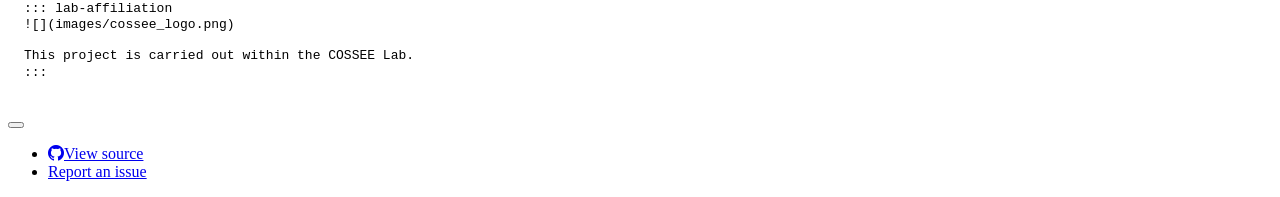
==== commit eb5fbbb2: "fix broken issue link" ====
--- a/docs/index.html
+++ b/docs/index.html
@@ -12,7 +12,7 @@
 <meta name="author" content="Laura Arroyo">
 <meta name="author" content="Hugh Drummond">
 <meta name="author" content="Shinichi Nakagawa">
-<meta name="dcterms.date" content="2026-07-06">
+<meta name="dcterms.date" content="2026-07-07">
 
 <title>Phenological mismatch in the Blue-footed Booby</title>
 <style>
@@ -295,7 +295,7 @@
       <div class="navbar-container container-fluid">
       <div class="navbar-brand-container mx-auto">
     <a class="navbar-brand" href="./index.html">
-    <span class="navbar-title">The collapse of environmental predictability erodes reproductive success in a tropical seabird</span>
+    <span class="navbar-title">Declining environmental predictability erodes reproduction in a tropical seabird</span>
     </a>
   </div>
             <div id="quarto-search" class="" title="Search"></div>
@@ -305,7 +305,7 @@
           <div class="collapse navbar-collapse" id="navbarCollapse">
             <ul class="navbar-nav navbar-nav-scroll ms-auto">
   <li class="nav-item">
-    <a class="nav-link" href="https://github.com/Santiago-0rtega/Collapse_environmental_predictability_erodes_reproductive_success"> <i class="bi bi-github" role="img">
+    <a class="nav-link" href="https://github.com/Santiago-0rtega/Declining_environmental_predictability_erodes_reproduction_tropical_seabird/"> <i class="bi bi-github" role="img">
 </i> 
 <span class="menu-text">GitHub</span></a>
   </li>  
@@ -316,7 +316,7 @@
 </ul>
           </div> <!-- /navcollapse -->
             <div class="quarto-navbar-tools tools-wide">
-    <a href="https://github.com/Santiago-0rtega/Collapse_environmental_predictability_erodes_reproductive_success" title="Source Code" class="quarto-navigation-tool px-1" aria-label="Source Code"><i class="bi bi-github"></i></a>
+    <a href="https://github.com/Santiago-0rtega/Declining_environmental_predictability_erodes_reproduction_tropical_seabird/" title="Source Code" class="quarto-navigation-tool px-1" aria-label="Source Code"><i class="bi bi-github"></i></a>
   <a href="" class="quarto-color-scheme-toggle quarto-navigation-tool  px-1" onclick="window.quartoToggleColorScheme(); return false;" title="Toggle dark mode"><i class="bi"></i></a>
   <a href="" class="quarto-reader-toggle quarto-navigation-tool px-1" onclick="window.quartoToggleReader(); return false;" title="Toggle reader mode">
   <div class="quarto-reader-toggle-btn">
@@ -367,7 +367,7 @@
       <div>
       <div class="quarto-title-meta-heading">Published</div>
       <div class="quarto-title-meta-contents">
-        <p class="date">July 6, 2026</p>
+        <p class="date">July 7, 2026</p>
       </div>
     </div>
     
@@ -477,15 +477,13 @@
 
 
 
-<p><img src="images/Sula.JPG" title="The collapse of environmental predictability erodes reproductive success in a tropical seabird" class="quarto-cover-image nolightbox img-fluid"></p>
-<div class="columns">
-<div class="column" style="width:60%;">
+<p><img src="images/sula-web.jpg" title="Declining environmental predictability erodes reproduction in a tropical seabird" class="quarto-cover-image nolightbox img-fluid"></p>
+<div class="hero-gallery">
+  <img src="images/sula-web.jpg" alt="Adult blue-footed booby brooding a downy chick on the nest">
+  <img src="images/booby-portrait-web.jpg" alt="Close-up portrait of an adult blue-footed booby">
+</div>
 <div class="lead">
 <p>This website presents the full reproducible workflow for our study of how increasing environmental unpredictability affects bloom timing, phenological mismatch, and reproductive success in the Blue-footed Booby.</p>
-</div>
-</div><div class="column" style="width:40%;">
-<p><img src="images/booby-portrait.jpg" class="hero-photo img-fluid"></p>
-</div>
 </div>
 <div class="callout callout-style-default callout-important callout-titled">
 <div class="callout-header d-flex align-content-center">
@@ -1108,164 +1106,163 @@
 <span id="cb1-6"><a href="#cb1-6" aria-hidden="true" tabindex="-1"></a><span class="an">title-block-banner:</span><span class="co"> true</span></span>
 <span id="cb1-7"><a href="#cb1-7" aria-hidden="true" tabindex="-1"></a><span class="co">---</span></span>
 <span id="cb1-8"><a href="#cb1-8" aria-hidden="true" tabindex="-1"></a></span>
-<span id="cb1-9"><a href="#cb1-9" aria-hidden="true" tabindex="-1"></a>:::::: columns</span>
-<span id="cb1-10"><a href="#cb1-10" aria-hidden="true" tabindex="-1"></a>:::: {.column width="60%"}</span>
-<span id="cb1-11"><a href="#cb1-11" aria-hidden="true" tabindex="-1"></a>::: lead</span>
-<span id="cb1-12"><a href="#cb1-12" aria-hidden="true" tabindex="-1"></a>This website presents the full reproducible workflow for our study of how increasing environmental unpredictability affects bloom timing, phenological mismatch, and reproductive success in the Blue-footed Booby.</span>
-<span id="cb1-13"><a href="#cb1-13" aria-hidden="true" tabindex="-1"></a>:::</span>
-<span id="cb1-14"><a href="#cb1-14" aria-hidden="true" tabindex="-1"></a>::::</span>
+<span id="cb1-9"><a href="#cb1-9" aria-hidden="true" tabindex="-1"></a><span class="in">```{=html}</span></span>
+<span id="cb1-10"><a href="#cb1-10" aria-hidden="true" tabindex="-1"></a><span class="in">&lt;div class="hero-gallery"&gt;</span></span>
+<span id="cb1-11"><a href="#cb1-11" aria-hidden="true" tabindex="-1"></a><span class="in">  &lt;img src="images/sula-web.jpg" alt="Adult blue-footed booby brooding a downy chick on the nest"&gt;</span></span>
+<span id="cb1-12"><a href="#cb1-12" aria-hidden="true" tabindex="-1"></a><span class="in">  &lt;img src="images/booby-portrait-web.jpg" alt="Close-up portrait of an adult blue-footed booby"&gt;</span></span>
+<span id="cb1-13"><a href="#cb1-13" aria-hidden="true" tabindex="-1"></a><span class="in">&lt;/div&gt;</span></span>
+<span id="cb1-14"><a href="#cb1-14" aria-hidden="true" tabindex="-1"></a><span class="in">```</span></span>
 <span id="cb1-15"><a href="#cb1-15" aria-hidden="true" tabindex="-1"></a></span>
-<span id="cb1-16"><a href="#cb1-16" aria-hidden="true" tabindex="-1"></a>::: {.column width="40%"}</span>
-<span id="cb1-17"><a href="#cb1-17" aria-hidden="true" tabindex="-1"></a><span class="al">![](images/booby-portrait.jpg)</span>{.hero-photo}</span>
+<span id="cb1-16"><a href="#cb1-16" aria-hidden="true" tabindex="-1"></a>::: lead</span>
+<span id="cb1-17"><a href="#cb1-17" aria-hidden="true" tabindex="-1"></a>This website presents the full reproducible workflow for our study of how increasing environmental unpredictability affects bloom timing, phenological mismatch, and reproductive success in the Blue-footed Booby.</span>
 <span id="cb1-18"><a href="#cb1-18" aria-hidden="true" tabindex="-1"></a>:::</span>
-<span id="cb1-19"><a href="#cb1-19" aria-hidden="true" tabindex="-1"></a>::::::</span>
-<span id="cb1-20"><a href="#cb1-20" aria-hidden="true" tabindex="-1"></a></span>
-<span id="cb1-21"><a href="#cb1-21" aria-hidden="true" tabindex="-1"></a>::: callout-important</span>
-<span id="cb1-22"><a href="#cb1-22" aria-hidden="true" tabindex="-1"></a><span class="fu">## Core idea</span></span>
-<span id="cb1-23"><a href="#cb1-23" aria-hidden="true" tabindex="-1"></a></span>
-<span id="cb1-24"><a href="#cb1-24" aria-hidden="true" tabindex="-1"></a>Climate change may erode reproductive performance not only by shifting the average timing of environmental events, but by making those events less predictable from year to year.</span>
-<span id="cb1-25"><a href="#cb1-25" aria-hidden="true" tabindex="-1"></a>:::</span>
-<span id="cb1-26"><a href="#cb1-26" aria-hidden="true" tabindex="-1"></a></span>
-<span id="cb1-27"><a href="#cb1-27" aria-hidden="true" tabindex="-1"></a><span class="fu">## Website structure</span></span>
-<span id="cb1-28"><a href="#cb1-28" aria-hidden="true" tabindex="-1"></a></span>
-<span id="cb1-29"><a href="#cb1-29" aria-hidden="true" tabindex="-1"></a><span class="fu">### Main analysis</span></span>
-<span id="cb1-30"><a href="#cb1-30" aria-hidden="true" tabindex="-1"></a></span>
-<span id="cb1-31"><a href="#cb1-31" aria-hidden="true" tabindex="-1"></a>::::::::: columns</span>
-<span id="cb1-32"><a href="#cb1-32" aria-hidden="true" tabindex="-1"></a>:::: {.column width="33%"}</span>
-<span id="cb1-33"><a href="#cb1-33" aria-hidden="true" tabindex="-1"></a>::: grid-card</span>
-<span id="cb1-34"><a href="#cb1-34" aria-hidden="true" tabindex="-1"></a><span class="fu">### 1. Bloom onset</span></span>
-<span id="cb1-35"><a href="#cb1-35" aria-hidden="true" tabindex="-1"></a></span>
-<span id="cb1-36"><a href="#cb1-36" aria-hidden="true" tabindex="-1"></a>Definition, extraction, and temporal patterns in bloom timing.</span>
-<span id="cb1-37"><a href="#cb1-37" aria-hidden="true" tabindex="-1"></a></span>
-<span id="cb1-38"><a href="#cb1-38" aria-hidden="true" tabindex="-1"></a><span class="co">[</span><span class="ot">Open chapter</span><span class="co">](1-bloom-onset.qmd)</span></span>
-<span id="cb1-39"><a href="#cb1-39" aria-hidden="true" tabindex="-1"></a>:::</span>
-<span id="cb1-40"><a href="#cb1-40" aria-hidden="true" tabindex="-1"></a>::::</span>
-<span id="cb1-41"><a href="#cb1-41" aria-hidden="true" tabindex="-1"></a></span>
-<span id="cb1-42"><a href="#cb1-42" aria-hidden="true" tabindex="-1"></a>:::: {.column width="33%"}</span>
-<span id="cb1-43"><a href="#cb1-43" aria-hidden="true" tabindex="-1"></a>::: grid-card</span>
-<span id="cb1-44"><a href="#cb1-44" aria-hidden="true" tabindex="-1"></a><span class="fu">### 2. Phenological mismatches</span></span>
-<span id="cb1-45"><a href="#cb1-45" aria-hidden="true" tabindex="-1"></a></span>
-<span id="cb1-46"><a href="#cb1-46" aria-hidden="true" tabindex="-1"></a>Quantification of mismatch between breeding and marine productivity.</span>
-<span id="cb1-47"><a href="#cb1-47" aria-hidden="true" tabindex="-1"></a></span>
-<span id="cb1-48"><a href="#cb1-48" aria-hidden="true" tabindex="-1"></a><span class="co">[</span><span class="ot">Open chapter</span><span class="co">](2-phenological-mismatches.qmd)</span></span>
-<span id="cb1-49"><a href="#cb1-49" aria-hidden="true" tabindex="-1"></a>:::</span>
-<span id="cb1-50"><a href="#cb1-50" aria-hidden="true" tabindex="-1"></a>::::</span>
-<span id="cb1-51"><a href="#cb1-51" aria-hidden="true" tabindex="-1"></a></span>
-<span id="cb1-52"><a href="#cb1-52" aria-hidden="true" tabindex="-1"></a>:::: {.column width="33%"}</span>
-<span id="cb1-53"><a href="#cb1-53" aria-hidden="true" tabindex="-1"></a>::: grid-card</span>
-<span id="cb1-54"><a href="#cb1-54" aria-hidden="true" tabindex="-1"></a><span class="fu">### 3. Model fitting</span></span>
-<span id="cb1-55"><a href="#cb1-55" aria-hidden="true" tabindex="-1"></a></span>
-<span id="cb1-56"><a href="#cb1-56" aria-hidden="true" tabindex="-1"></a>Statistical models linking mismatch and reproductive outcomes.</span>
-<span id="cb1-57"><a href="#cb1-57" aria-hidden="true" tabindex="-1"></a></span>
-<span id="cb1-58"><a href="#cb1-58" aria-hidden="true" tabindex="-1"></a><span class="co">[</span><span class="ot">Open chapter</span><span class="co">](3-model-fitting.qmd)</span></span>
-<span id="cb1-59"><a href="#cb1-59" aria-hidden="true" tabindex="-1"></a>:::</span>
-<span id="cb1-60"><a href="#cb1-60" aria-hidden="true" tabindex="-1"></a>::::</span>
-<span id="cb1-61"><a href="#cb1-61" aria-hidden="true" tabindex="-1"></a>:::::::::</span>
-<span id="cb1-62"><a href="#cb1-62" aria-hidden="true" tabindex="-1"></a></span>
-<span id="cb1-63"><a href="#cb1-63" aria-hidden="true" tabindex="-1"></a>::::::: columns</span>
-<span id="cb1-64"><a href="#cb1-64" aria-hidden="true" tabindex="-1"></a>:::: {.column width="50%"}</span>
-<span id="cb1-65"><a href="#cb1-65" aria-hidden="true" tabindex="-1"></a>::: grid-card</span>
-<span id="cb1-66"><a href="#cb1-66" aria-hidden="true" tabindex="-1"></a><span class="fu">### 4. Diagnostics</span></span>
-<span id="cb1-67"><a href="#cb1-67" aria-hidden="true" tabindex="-1"></a></span>
-<span id="cb1-68"><a href="#cb1-68" aria-hidden="true" tabindex="-1"></a>Model checks, posterior diagnostics, and robustness assessment.</span>
-<span id="cb1-69"><a href="#cb1-69" aria-hidden="true" tabindex="-1"></a></span>
-<span id="cb1-70"><a href="#cb1-70" aria-hidden="true" tabindex="-1"></a><span class="co">[</span><span class="ot">Open chapter</span><span class="co">](4-diagnostics.qmd)</span></span>
-<span id="cb1-71"><a href="#cb1-71" aria-hidden="true" tabindex="-1"></a>:::</span>
-<span id="cb1-72"><a href="#cb1-72" aria-hidden="true" tabindex="-1"></a>::::</span>
-<span id="cb1-73"><a href="#cb1-73" aria-hidden="true" tabindex="-1"></a></span>
-<span id="cb1-74"><a href="#cb1-74" aria-hidden="true" tabindex="-1"></a>:::: {.column width="50%"}</span>
-<span id="cb1-75"><a href="#cb1-75" aria-hidden="true" tabindex="-1"></a>::: grid-card</span>
-<span id="cb1-76"><a href="#cb1-76" aria-hidden="true" tabindex="-1"></a><span class="fu">### 5. Full summaries</span></span>
-<span id="cb1-77"><a href="#cb1-77" aria-hidden="true" tabindex="-1"></a></span>
-<span id="cb1-78"><a href="#cb1-78" aria-hidden="true" tabindex="-1"></a>Complete model summaries and supporting outputs.</span>
-<span id="cb1-79"><a href="#cb1-79" aria-hidden="true" tabindex="-1"></a></span>
-<span id="cb1-80"><a href="#cb1-80" aria-hidden="true" tabindex="-1"></a><span class="co">[</span><span class="ot">Open chapter</span><span class="co">](6-full_summaries.qmd)</span></span>
-<span id="cb1-81"><a href="#cb1-81" aria-hidden="true" tabindex="-1"></a>:::</span>
-<span id="cb1-82"><a href="#cb1-82" aria-hidden="true" tabindex="-1"></a>::::</span>
-<span id="cb1-83"><a href="#cb1-83" aria-hidden="true" tabindex="-1"></a>:::::::</span>
-<span id="cb1-84"><a href="#cb1-84" aria-hidden="true" tabindex="-1"></a></span>
-<span id="cb1-85"><a href="#cb1-85" aria-hidden="true" tabindex="-1"></a><span class="fu">### Appendices</span></span>
-<span id="cb1-86"><a href="#cb1-86" aria-hidden="true" tabindex="-1"></a></span>
-<span id="cb1-87"><a href="#cb1-87" aria-hidden="true" tabindex="-1"></a>::::::::: columns</span>
-<span id="cb1-88"><a href="#cb1-88" aria-hidden="true" tabindex="-1"></a>:::: {.column width="33%"}</span>
-<span id="cb1-89"><a href="#cb1-89" aria-hidden="true" tabindex="-1"></a>::: grid-card</span>
-<span id="cb1-90"><a href="#cb1-90" aria-hidden="true" tabindex="-1"></a><span class="fu">### Sensitivity analyses: Bloom onset thresholds</span></span>
-<span id="cb1-91"><a href="#cb1-91" aria-hidden="true" tabindex="-1"></a></span>
-<span id="cb1-92"><a href="#cb1-92" aria-hidden="true" tabindex="-1"></a>Alternative bloom definitions and robustness checks.</span>
-<span id="cb1-93"><a href="#cb1-93" aria-hidden="true" tabindex="-1"></a></span>
-<span id="cb1-94"><a href="#cb1-94" aria-hidden="true" tabindex="-1"></a><span class="co">[</span><span class="ot">Open appendix</span><span class="co">](sensitivity_blooms.qmd)</span></span>
-<span id="cb1-95"><a href="#cb1-95" aria-hidden="true" tabindex="-1"></a>:::</span>
-<span id="cb1-96"><a href="#cb1-96" aria-hidden="true" tabindex="-1"></a>::::</span>
-<span id="cb1-97"><a href="#cb1-97" aria-hidden="true" tabindex="-1"></a></span>
-<span id="cb1-98"><a href="#cb1-98" aria-hidden="true" tabindex="-1"></a>:::: {.column width="33%"}</span>
-<span id="cb1-99"><a href="#cb1-99" aria-hidden="true" tabindex="-1"></a>::: grid-card</span>
-<span id="cb1-100"><a href="#cb1-100" aria-hidden="true" tabindex="-1"></a><span class="fu">### Sensitivity analysis: excluding 2015-2016</span></span>
-<span id="cb1-101"><a href="#cb1-101" aria-hidden="true" tabindex="-1"></a></span>
-<span id="cb1-102"><a href="#cb1-102" aria-hidden="true" tabindex="-1"></a>Robustness of mismatch and nest-success models to the 2015-2016 ENSO years.</span>
-<span id="cb1-103"><a href="#cb1-103" aria-hidden="true" tabindex="-1"></a></span>
-<span id="cb1-104"><a href="#cb1-104" aria-hidden="true" tabindex="-1"></a><span class="co">[</span><span class="ot">Open appendix</span><span class="co">](sensitivity_drop_enso.qmd)</span></span>
-<span id="cb1-105"><a href="#cb1-105" aria-hidden="true" tabindex="-1"></a>:::</span>
-<span id="cb1-106"><a href="#cb1-106" aria-hidden="true" tabindex="-1"></a>::::</span>
-<span id="cb1-107"><a href="#cb1-107" aria-hidden="true" tabindex="-1"></a></span>
-<span id="cb1-108"><a href="#cb1-108" aria-hidden="true" tabindex="-1"></a>:::: {.column width="33%"}</span>
-<span id="cb1-109"><a href="#cb1-109" aria-hidden="true" tabindex="-1"></a>::: grid-card</span>
-<span id="cb1-110"><a href="#cb1-110" aria-hidden="true" tabindex="-1"></a><span class="fu">### Individual mismatch trajectories</span></span>
-<span id="cb1-111"><a href="#cb1-111" aria-hidden="true" tabindex="-1"></a></span>
-<span id="cb1-112"><a href="#cb1-112" aria-hidden="true" tabindex="-1"></a>Individual random-slope trajectories behind the population-level age trend.</span>
-<span id="cb1-113"><a href="#cb1-113" aria-hidden="true" tabindex="-1"></a></span>
-<span id="cb1-114"><a href="#cb1-114" aria-hidden="true" tabindex="-1"></a><span class="co">[</span><span class="ot">Open appendix</span><span class="co">](SI_individual_mismatch_trajectories.qmd)</span></span>
-<span id="cb1-115"><a href="#cb1-115" aria-hidden="true" tabindex="-1"></a>:::</span>
-<span id="cb1-116"><a href="#cb1-116" aria-hidden="true" tabindex="-1"></a>::::</span>
-<span id="cb1-117"><a href="#cb1-117" aria-hidden="true" tabindex="-1"></a>:::::::::</span>
-<span id="cb1-118"><a href="#cb1-118" aria-hidden="true" tabindex="-1"></a></span>
-<span id="cb1-119"><a href="#cb1-119" aria-hidden="true" tabindex="-1"></a>::::::: columns</span>
-<span id="cb1-120"><a href="#cb1-120" aria-hidden="true" tabindex="-1"></a>:::: {.column width="50%"}</span>
-<span id="cb1-121"><a href="#cb1-121" aria-hidden="true" tabindex="-1"></a>::: grid-card</span>
-<span id="cb1-122"><a href="#cb1-122" aria-hidden="true" tabindex="-1"></a><span class="fu">### Uncertainty in expected fledglings</span></span>
-<span id="cb1-123"><a href="#cb1-123" aria-hidden="true" tabindex="-1"></a></span>
-<span id="cb1-124"><a href="#cb1-124" aria-hidden="true" tabindex="-1"></a>Posterior credible intervals behind the reported percent decline in nest success.</span>
-<span id="cb1-125"><a href="#cb1-125" aria-hidden="true" tabindex="-1"></a></span>
-<span id="cb1-126"><a href="#cb1-126" aria-hidden="true" tabindex="-1"></a><span class="co">[</span><span class="ot">Open appendix</span><span class="co">](estimated-fleds.qmd)</span></span>
-<span id="cb1-127"><a href="#cb1-127" aria-hidden="true" tabindex="-1"></a>:::</span>
-<span id="cb1-128"><a href="#cb1-128" aria-hidden="true" tabindex="-1"></a>::::</span>
-<span id="cb1-129"><a href="#cb1-129" aria-hidden="true" tabindex="-1"></a></span>
-<span id="cb1-130"><a href="#cb1-130" aria-hidden="true" tabindex="-1"></a>:::: {.column width="50%"}</span>
-<span id="cb1-131"><a href="#cb1-131" aria-hidden="true" tabindex="-1"></a>::: grid-card</span>
-<span id="cb1-132"><a href="#cb1-132" aria-hidden="true" tabindex="-1"></a><span class="fu">### Figure code</span></span>
-<span id="cb1-133"><a href="#cb1-133" aria-hidden="true" tabindex="-1"></a></span>
-<span id="cb1-134"><a href="#cb1-134" aria-hidden="true" tabindex="-1"></a>Code used to generate figures and visual outputs.</span>
-<span id="cb1-135"><a href="#cb1-135" aria-hidden="true" tabindex="-1"></a></span>
-<span id="cb1-136"><a href="#cb1-136" aria-hidden="true" tabindex="-1"></a><span class="co">[</span><span class="ot">Open appendix</span><span class="co">](code_figures.qmd)</span></span>
-<span id="cb1-137"><a href="#cb1-137" aria-hidden="true" tabindex="-1"></a>:::</span>
-<span id="cb1-138"><a href="#cb1-138" aria-hidden="true" tabindex="-1"></a>::::</span>
-<span id="cb1-139"><a href="#cb1-139" aria-hidden="true" tabindex="-1"></a>:::::::</span>
-<span id="cb1-140"><a href="#cb1-140" aria-hidden="true" tabindex="-1"></a></span>
-<span id="cb1-141"><a href="#cb1-141" aria-hidden="true" tabindex="-1"></a><span class="fu">## Recommended reading path</span></span>
-<span id="cb1-142"><a href="#cb1-142" aria-hidden="true" tabindex="-1"></a></span>
-<span id="cb1-143"><a href="#cb1-143" aria-hidden="true" tabindex="-1"></a>If you are new to the project, a good sequence is:</span>
-<span id="cb1-144"><a href="#cb1-144" aria-hidden="true" tabindex="-1"></a></span>
-<span id="cb1-145"><a href="#cb1-145" aria-hidden="true" tabindex="-1"></a><span class="ss">1.  </span>Bloom onset\</span>
-<span id="cb1-146"><a href="#cb1-146" aria-hidden="true" tabindex="-1"></a><span class="ss">2.  </span>Phenological mismatches\</span>
-<span id="cb1-147"><a href="#cb1-147" aria-hidden="true" tabindex="-1"></a><span class="ss">3.  </span>Model fitting\</span>
-<span id="cb1-148"><a href="#cb1-148" aria-hidden="true" tabindex="-1"></a><span class="ss">4.  </span>Diagnostics\</span>
-<span id="cb1-149"><a href="#cb1-149" aria-hidden="true" tabindex="-1"></a><span class="ss">5.  </span>Full summaries</span>
-<span id="cb1-150"><a href="#cb1-150" aria-hidden="true" tabindex="-1"></a></span>
-<span id="cb1-151"><a href="#cb1-151" aria-hidden="true" tabindex="-1"></a><span class="fu">## Reproducibility</span></span>
-<span id="cb1-152"><a href="#cb1-152" aria-hidden="true" tabindex="-1"></a></span>
-<span id="cb1-153"><a href="#cb1-153" aria-hidden="true" tabindex="-1"></a>::: callout-note</span>
-<span id="cb1-154"><a href="#cb1-154" aria-hidden="true" tabindex="-1"></a>All analyses and outputs shown here are generated from the project workflow and linked to the public GitHub repository.</span>
-<span id="cb1-155"><a href="#cb1-155" aria-hidden="true" tabindex="-1"></a>:::</span>
-<span id="cb1-156"><a href="#cb1-156" aria-hidden="true" tabindex="-1"></a></span>
-<span id="cb1-157"><a href="#cb1-157" aria-hidden="true" tabindex="-1"></a>::: lab-affiliation</span>
-<span id="cb1-158"><a href="#cb1-158" aria-hidden="true" tabindex="-1"></a><span class="al">![](images/cossee_logo.png)</span></span>
-<span id="cb1-159"><a href="#cb1-159" aria-hidden="true" tabindex="-1"></a></span>
-<span id="cb1-160"><a href="#cb1-160" aria-hidden="true" tabindex="-1"></a>This project is carried out within the COSSEE Lab.</span>
-<span id="cb1-161"><a href="#cb1-161" aria-hidden="true" tabindex="-1"></a>:::</span></code></pre></div><button title="Copy to Clipboard" class="code-copy-button" data-in-quarto-modal=""><i class="bi"></i></button></div>
+<span id="cb1-19"><a href="#cb1-19" aria-hidden="true" tabindex="-1"></a></span>
+<span id="cb1-20"><a href="#cb1-20" aria-hidden="true" tabindex="-1"></a>::: callout-important</span>
+<span id="cb1-21"><a href="#cb1-21" aria-hidden="true" tabindex="-1"></a><span class="fu">## Core idea</span></span>
+<span id="cb1-22"><a href="#cb1-22" aria-hidden="true" tabindex="-1"></a></span>
+<span id="cb1-23"><a href="#cb1-23" aria-hidden="true" tabindex="-1"></a>Climate change may erode reproductive performance not only by shifting the average timing of environmental events, but by making those events less predictable from year to year.</span>
+<span id="cb1-24"><a href="#cb1-24" aria-hidden="true" tabindex="-1"></a>:::</span>
+<span id="cb1-25"><a href="#cb1-25" aria-hidden="true" tabindex="-1"></a></span>
+<span id="cb1-26"><a href="#cb1-26" aria-hidden="true" tabindex="-1"></a><span class="fu">## Website structure</span></span>
+<span id="cb1-27"><a href="#cb1-27" aria-hidden="true" tabindex="-1"></a></span>
+<span id="cb1-28"><a href="#cb1-28" aria-hidden="true" tabindex="-1"></a><span class="fu">### Main analysis</span></span>
+<span id="cb1-29"><a href="#cb1-29" aria-hidden="true" tabindex="-1"></a></span>
+<span id="cb1-30"><a href="#cb1-30" aria-hidden="true" tabindex="-1"></a>::::::::: columns</span>
+<span id="cb1-31"><a href="#cb1-31" aria-hidden="true" tabindex="-1"></a>:::: {.column width="33%"}</span>
+<span id="cb1-32"><a href="#cb1-32" aria-hidden="true" tabindex="-1"></a>::: grid-card</span>
+<span id="cb1-33"><a href="#cb1-33" aria-hidden="true" tabindex="-1"></a><span class="fu">### 1. Bloom onset</span></span>
+<span id="cb1-34"><a href="#cb1-34" aria-hidden="true" tabindex="-1"></a></span>
+<span id="cb1-35"><a href="#cb1-35" aria-hidden="true" tabindex="-1"></a>Definition, extraction, and temporal patterns in bloom timing.</span>
+<span id="cb1-36"><a href="#cb1-36" aria-hidden="true" tabindex="-1"></a></span>
+<span id="cb1-37"><a href="#cb1-37" aria-hidden="true" tabindex="-1"></a><span class="co">[</span><span class="ot">Open chapter</span><span class="co">](1-bloom-onset.qmd)</span></span>
+<span id="cb1-38"><a href="#cb1-38" aria-hidden="true" tabindex="-1"></a>:::</span>
+<span id="cb1-39"><a href="#cb1-39" aria-hidden="true" tabindex="-1"></a>::::</span>
+<span id="cb1-40"><a href="#cb1-40" aria-hidden="true" tabindex="-1"></a></span>
+<span id="cb1-41"><a href="#cb1-41" aria-hidden="true" tabindex="-1"></a>:::: {.column width="33%"}</span>
+<span id="cb1-42"><a href="#cb1-42" aria-hidden="true" tabindex="-1"></a>::: grid-card</span>
+<span id="cb1-43"><a href="#cb1-43" aria-hidden="true" tabindex="-1"></a><span class="fu">### 2. Phenological mismatches</span></span>
+<span id="cb1-44"><a href="#cb1-44" aria-hidden="true" tabindex="-1"></a></span>
+<span id="cb1-45"><a href="#cb1-45" aria-hidden="true" tabindex="-1"></a>Quantification of mismatch between breeding and marine productivity.</span>
+<span id="cb1-46"><a href="#cb1-46" aria-hidden="true" tabindex="-1"></a></span>
+<span id="cb1-47"><a href="#cb1-47" aria-hidden="true" tabindex="-1"></a><span class="co">[</span><span class="ot">Open chapter</span><span class="co">](2-phenological-mismatches.qmd)</span></span>
+<span id="cb1-48"><a href="#cb1-48" aria-hidden="true" tabindex="-1"></a>:::</span>
+<span id="cb1-49"><a href="#cb1-49" aria-hidden="true" tabindex="-1"></a>::::</span>
+<span id="cb1-50"><a href="#cb1-50" aria-hidden="true" tabindex="-1"></a></span>
+<span id="cb1-51"><a href="#cb1-51" aria-hidden="true" tabindex="-1"></a>:::: {.column width="33%"}</span>
+<span id="cb1-52"><a href="#cb1-52" aria-hidden="true" tabindex="-1"></a>::: grid-card</span>
+<span id="cb1-53"><a href="#cb1-53" aria-hidden="true" tabindex="-1"></a><span class="fu">### 3. Model fitting</span></span>
+<span id="cb1-54"><a href="#cb1-54" aria-hidden="true" tabindex="-1"></a></span>
+<span id="cb1-55"><a href="#cb1-55" aria-hidden="true" tabindex="-1"></a>Statistical models linking mismatch and reproductive outcomes.</span>
+<span id="cb1-56"><a href="#cb1-56" aria-hidden="true" tabindex="-1"></a></span>
+<span id="cb1-57"><a href="#cb1-57" aria-hidden="true" tabindex="-1"></a><span class="co">[</span><span class="ot">Open chapter</span><span class="co">](3-model-fitting.qmd)</span></span>
+<span id="cb1-58"><a href="#cb1-58" aria-hidden="true" tabindex="-1"></a>:::</span>
+<span id="cb1-59"><a href="#cb1-59" aria-hidden="true" tabindex="-1"></a>::::</span>
+<span id="cb1-60"><a href="#cb1-60" aria-hidden="true" tabindex="-1"></a>:::::::::</span>
+<span id="cb1-61"><a href="#cb1-61" aria-hidden="true" tabindex="-1"></a></span>
+<span id="cb1-62"><a href="#cb1-62" aria-hidden="true" tabindex="-1"></a>::::::: columns</span>
+<span id="cb1-63"><a href="#cb1-63" aria-hidden="true" tabindex="-1"></a>:::: {.column width="50%"}</span>
+<span id="cb1-64"><a href="#cb1-64" aria-hidden="true" tabindex="-1"></a>::: grid-card</span>
+<span id="cb1-65"><a href="#cb1-65" aria-hidden="true" tabindex="-1"></a><span class="fu">### 4. Diagnostics</span></span>
+<span id="cb1-66"><a href="#cb1-66" aria-hidden="true" tabindex="-1"></a></span>
+<span id="cb1-67"><a href="#cb1-67" aria-hidden="true" tabindex="-1"></a>Model checks, posterior diagnostics, and robustness assessment.</span>
+<span id="cb1-68"><a href="#cb1-68" aria-hidden="true" tabindex="-1"></a></span>
+<span id="cb1-69"><a href="#cb1-69" aria-hidden="true" tabindex="-1"></a><span class="co">[</span><span class="ot">Open chapter</span><span class="co">](4-diagnostics.qmd)</span></span>
+<span id="cb1-70"><a href="#cb1-70" aria-hidden="true" tabindex="-1"></a>:::</span>
+<span id="cb1-71"><a href="#cb1-71" aria-hidden="true" tabindex="-1"></a>::::</span>
+<span id="cb1-72"><a href="#cb1-72" aria-hidden="true" tabindex="-1"></a></span>
+<span id="cb1-73"><a href="#cb1-73" aria-hidden="true" tabindex="-1"></a>:::: {.column width="50%"}</span>
+<span id="cb1-74"><a href="#cb1-74" aria-hidden="true" tabindex="-1"></a>::: grid-card</span>
+<span id="cb1-75"><a href="#cb1-75" aria-hidden="true" tabindex="-1"></a><span class="fu">### 5. Full summaries</span></span>
+<span id="cb1-76"><a href="#cb1-76" aria-hidden="true" tabindex="-1"></a></span>
+<span id="cb1-77"><a href="#cb1-77" aria-hidden="true" tabindex="-1"></a>Complete model summaries and supporting outputs.</span>
+<span id="cb1-78"><a href="#cb1-78" aria-hidden="true" tabindex="-1"></a></span>
+<span id="cb1-79"><a href="#cb1-79" aria-hidden="true" tabindex="-1"></a><span class="co">[</span><span class="ot">Open chapter</span><span class="co">](6-full_summaries.qmd)</span></span>
+<span id="cb1-80"><a href="#cb1-80" aria-hidden="true" tabindex="-1"></a>:::</span>
+<span id="cb1-81"><a href="#cb1-81" aria-hidden="true" tabindex="-1"></a>::::</span>
+<span id="cb1-82"><a href="#cb1-82" aria-hidden="true" tabindex="-1"></a>:::::::</span>
+<span id="cb1-83"><a href="#cb1-83" aria-hidden="true" tabindex="-1"></a></span>
+<span id="cb1-84"><a href="#cb1-84" aria-hidden="true" tabindex="-1"></a><span class="fu">### Appendices</span></span>
+<span id="cb1-85"><a href="#cb1-85" aria-hidden="true" tabindex="-1"></a></span>
+<span id="cb1-86"><a href="#cb1-86" aria-hidden="true" tabindex="-1"></a>::::::::: columns</span>
+<span id="cb1-87"><a href="#cb1-87" aria-hidden="true" tabindex="-1"></a>:::: {.column width="33%"}</span>
+<span id="cb1-88"><a href="#cb1-88" aria-hidden="true" tabindex="-1"></a>::: grid-card</span>
+<span id="cb1-89"><a href="#cb1-89" aria-hidden="true" tabindex="-1"></a><span class="fu">### Sensitivity analyses: Bloom onset thresholds</span></span>
+<span id="cb1-90"><a href="#cb1-90" aria-hidden="true" tabindex="-1"></a></span>
+<span id="cb1-91"><a href="#cb1-91" aria-hidden="true" tabindex="-1"></a>Alternative bloom definitions and robustness checks.</span>
+<span id="cb1-92"><a href="#cb1-92" aria-hidden="true" tabindex="-1"></a></span>
+<span id="cb1-93"><a href="#cb1-93" aria-hidden="true" tabindex="-1"></a><span class="co">[</span><span class="ot">Open appendix</span><span class="co">](sensitivity_blooms.qmd)</span></span>
+<span id="cb1-94"><a href="#cb1-94" aria-hidden="true" tabindex="-1"></a>:::</span>
+<span id="cb1-95"><a href="#cb1-95" aria-hidden="true" tabindex="-1"></a>::::</span>
+<span id="cb1-96"><a href="#cb1-96" aria-hidden="true" tabindex="-1"></a></span>
+<span id="cb1-97"><a href="#cb1-97" aria-hidden="true" tabindex="-1"></a>:::: {.column width="33%"}</span>
+<span id="cb1-98"><a href="#cb1-98" aria-hidden="true" tabindex="-1"></a>::: grid-card</span>
+<span id="cb1-99"><a href="#cb1-99" aria-hidden="true" tabindex="-1"></a><span class="fu">### Sensitivity analysis: excluding 2015-2016</span></span>
+<span id="cb1-100"><a href="#cb1-100" aria-hidden="true" tabindex="-1"></a></span>
+<span id="cb1-101"><a href="#cb1-101" aria-hidden="true" tabindex="-1"></a>Robustness of mismatch and nest-success models to the 2015-2016 ENSO years.</span>
+<span id="cb1-102"><a href="#cb1-102" aria-hidden="true" tabindex="-1"></a></span>
+<span id="cb1-103"><a href="#cb1-103" aria-hidden="true" tabindex="-1"></a><span class="co">[</span><span class="ot">Open appendix</span><span class="co">](sensitivity_drop_enso.qmd)</span></span>
+<span id="cb1-104"><a href="#cb1-104" aria-hidden="true" tabindex="-1"></a>:::</span>
+<span id="cb1-105"><a href="#cb1-105" aria-hidden="true" tabindex="-1"></a>::::</span>
+<span id="cb1-106"><a href="#cb1-106" aria-hidden="true" tabindex="-1"></a></span>
+<span id="cb1-107"><a href="#cb1-107" aria-hidden="true" tabindex="-1"></a>:::: {.column width="33%"}</span>
+<span id="cb1-108"><a href="#cb1-108" aria-hidden="true" tabindex="-1"></a>::: grid-card</span>
+<span id="cb1-109"><a href="#cb1-109" aria-hidden="true" tabindex="-1"></a><span class="fu">### Individual mismatch trajectories</span></span>
+<span id="cb1-110"><a href="#cb1-110" aria-hidden="true" tabindex="-1"></a></span>
+<span id="cb1-111"><a href="#cb1-111" aria-hidden="true" tabindex="-1"></a>Individual random-slope trajectories behind the population-level age trend.</span>
+<span id="cb1-112"><a href="#cb1-112" aria-hidden="true" tabindex="-1"></a></span>
+<span id="cb1-113"><a href="#cb1-113" aria-hidden="true" tabindex="-1"></a><span class="co">[</span><span class="ot">Open appendix</span><span class="co">](SI_individual_mismatch_trajectories.qmd)</span></span>
+<span id="cb1-114"><a href="#cb1-114" aria-hidden="true" tabindex="-1"></a>:::</span>
+<span id="cb1-115"><a href="#cb1-115" aria-hidden="true" tabindex="-1"></a>::::</span>
+<span id="cb1-116"><a href="#cb1-116" aria-hidden="true" tabindex="-1"></a>:::::::::</span>
+<span id="cb1-117"><a href="#cb1-117" aria-hidden="true" tabindex="-1"></a></span>
+<span id="cb1-118"><a href="#cb1-118" aria-hidden="true" tabindex="-1"></a>::::::: columns</span>
+<span id="cb1-119"><a href="#cb1-119" aria-hidden="true" tabindex="-1"></a>:::: {.column width="50%"}</span>
+<span id="cb1-120"><a href="#cb1-120" aria-hidden="true" tabindex="-1"></a>::: grid-card</span>
+<span id="cb1-121"><a href="#cb1-121" aria-hidden="true" tabindex="-1"></a><span class="fu">### Uncertainty in expected fledglings</span></span>
+<span id="cb1-122"><a href="#cb1-122" aria-hidden="true" tabindex="-1"></a></span>
+<span id="cb1-123"><a href="#cb1-123" aria-hidden="true" tabindex="-1"></a>Posterior credible intervals behind the reported percent decline in nest success.</span>
+<span id="cb1-124"><a href="#cb1-124" aria-hidden="true" tabindex="-1"></a></span>
+<span id="cb1-125"><a href="#cb1-125" aria-hidden="true" tabindex="-1"></a><span class="co">[</span><span class="ot">Open appendix</span><span class="co">](estimated-fleds.qmd)</span></span>
+<span id="cb1-126"><a href="#cb1-126" aria-hidden="true" tabindex="-1"></a>:::</span>
+<span id="cb1-127"><a href="#cb1-127" aria-hidden="true" tabindex="-1"></a>::::</span>
+<span id="cb1-128"><a href="#cb1-128" aria-hidden="true" tabindex="-1"></a></span>
+<span id="cb1-129"><a href="#cb1-129" aria-hidden="true" tabindex="-1"></a>:::: {.column width="50%"}</span>
+<span id="cb1-130"><a href="#cb1-130" aria-hidden="true" tabindex="-1"></a>::: grid-card</span>
+<span id="cb1-131"><a href="#cb1-131" aria-hidden="true" tabindex="-1"></a><span class="fu">### Figure code</span></span>
+<span id="cb1-132"><a href="#cb1-132" aria-hidden="true" tabindex="-1"></a></span>
+<span id="cb1-133"><a href="#cb1-133" aria-hidden="true" tabindex="-1"></a>Code used to generate figures and visual outputs.</span>
+<span id="cb1-134"><a href="#cb1-134" aria-hidden="true" tabindex="-1"></a></span>
+<span id="cb1-135"><a href="#cb1-135" aria-hidden="true" tabindex="-1"></a><span class="co">[</span><span class="ot">Open appendix</span><span class="co">](code_figures.qmd)</span></span>
+<span id="cb1-136"><a href="#cb1-136" aria-hidden="true" tabindex="-1"></a>:::</span>
+<span id="cb1-137"><a href="#cb1-137" aria-hidden="true" tabindex="-1"></a>::::</span>
+<span id="cb1-138"><a href="#cb1-138" aria-hidden="true" tabindex="-1"></a>:::::::</span>
+<span id="cb1-139"><a href="#cb1-139" aria-hidden="true" tabindex="-1"></a></span>
+<span id="cb1-140"><a href="#cb1-140" aria-hidden="true" tabindex="-1"></a><span class="fu">## Recommended reading path</span></span>
+<span id="cb1-141"><a href="#cb1-141" aria-hidden="true" tabindex="-1"></a></span>
+<span id="cb1-142"><a href="#cb1-142" aria-hidden="true" tabindex="-1"></a>If you are new to the project, a good sequence is:</span>
+<span id="cb1-143"><a href="#cb1-143" aria-hidden="true" tabindex="-1"></a></span>
+<span id="cb1-144"><a href="#cb1-144" aria-hidden="true" tabindex="-1"></a><span class="ss">1.  </span>Bloom onset\</span>
+<span id="cb1-145"><a href="#cb1-145" aria-hidden="true" tabindex="-1"></a><span class="ss">2.  </span>Phenological mismatches\</span>
+<span id="cb1-146"><a href="#cb1-146" aria-hidden="true" tabindex="-1"></a><span class="ss">3.  </span>Model fitting\</span>
+<span id="cb1-147"><a href="#cb1-147" aria-hidden="true" tabindex="-1"></a><span class="ss">4.  </span>Diagnostics\</span>
+<span id="cb1-148"><a href="#cb1-148" aria-hidden="true" tabindex="-1"></a><span class="ss">5.  </span>Full summaries</span>
+<span id="cb1-149"><a href="#cb1-149" aria-hidden="true" tabindex="-1"></a></span>
+<span id="cb1-150"><a href="#cb1-150" aria-hidden="true" tabindex="-1"></a><span class="fu">## Reproducibility</span></span>
+<span id="cb1-151"><a href="#cb1-151" aria-hidden="true" tabindex="-1"></a></span>
+<span id="cb1-152"><a href="#cb1-152" aria-hidden="true" tabindex="-1"></a>::: callout-note</span>
+<span id="cb1-153"><a href="#cb1-153" aria-hidden="true" tabindex="-1"></a>All analyses and outputs shown here are generated from the project workflow and linked to the public GitHub repository.</span>
+<span id="cb1-154"><a href="#cb1-154" aria-hidden="true" tabindex="-1"></a>:::</span>
+<span id="cb1-155"><a href="#cb1-155" aria-hidden="true" tabindex="-1"></a></span>
+<span id="cb1-156"><a href="#cb1-156" aria-hidden="true" tabindex="-1"></a>::: lab-affiliation</span>
+<span id="cb1-157"><a href="#cb1-157" aria-hidden="true" tabindex="-1"></a><span class="al">![](images/cossee_logo.png)</span></span>
+<span id="cb1-158"><a href="#cb1-158" aria-hidden="true" tabindex="-1"></a></span>
+<span id="cb1-159"><a href="#cb1-159" aria-hidden="true" tabindex="-1"></a>This project is carried out within the COSSEE Lab.</span>
+<span id="cb1-160"><a href="#cb1-160" aria-hidden="true" tabindex="-1"></a>:::</span></code></pre></div><button title="Copy to Clipboard" class="code-copy-button" data-in-quarto-modal=""><i class="bi"></i></button></div>
 </div></div></div></div></div>
 </div> <!-- /content -->
 
 
 
 
-<footer class="footer"><div class="nav-footer"><div class="nav-footer-center"><div class="toc-actions"><ul><li><a href="https://github.com/Santiago-0rtega/Collapse_environmental_predictability_erodes_reproductive_success/blob/main/index.qmd" class="toc-action"><i class="bi bi-github"></i>View source</a></li><li><a href="https://github.com/Santiago-0rtega/Collapse_environmental_predictability_erodes_reproductive_success/issues/new" class="toc-action"><i class="bi empty"></i>Report an issue</a></li></ul></div></div></div></footer><script src="site_libs/quarto-html/zenscroll-min.js"></script>
+<footer class="footer"><div class="nav-footer"><div class="nav-footer-center"><div class="toc-actions"><ul><li><a href="https://github.com/Santiago-0rtega/Declining_environmental_predictability_erodes_reproduction_tropical_seabird/blob/main/index.qmd" class="toc-action"><i class="bi bi-github"></i>View source</a></li><li><a href="https://github.com/Santiago-0rtega/Declining_environmental_predictability_erodes_reproduction_tropical_seabird/issues/new" class="toc-action"><i class="bi empty"></i>Report an issue</a></li></ul></div></div></div></footer><script src="site_libs/quarto-html/zenscroll-min.js"></script>
 </body></html>
